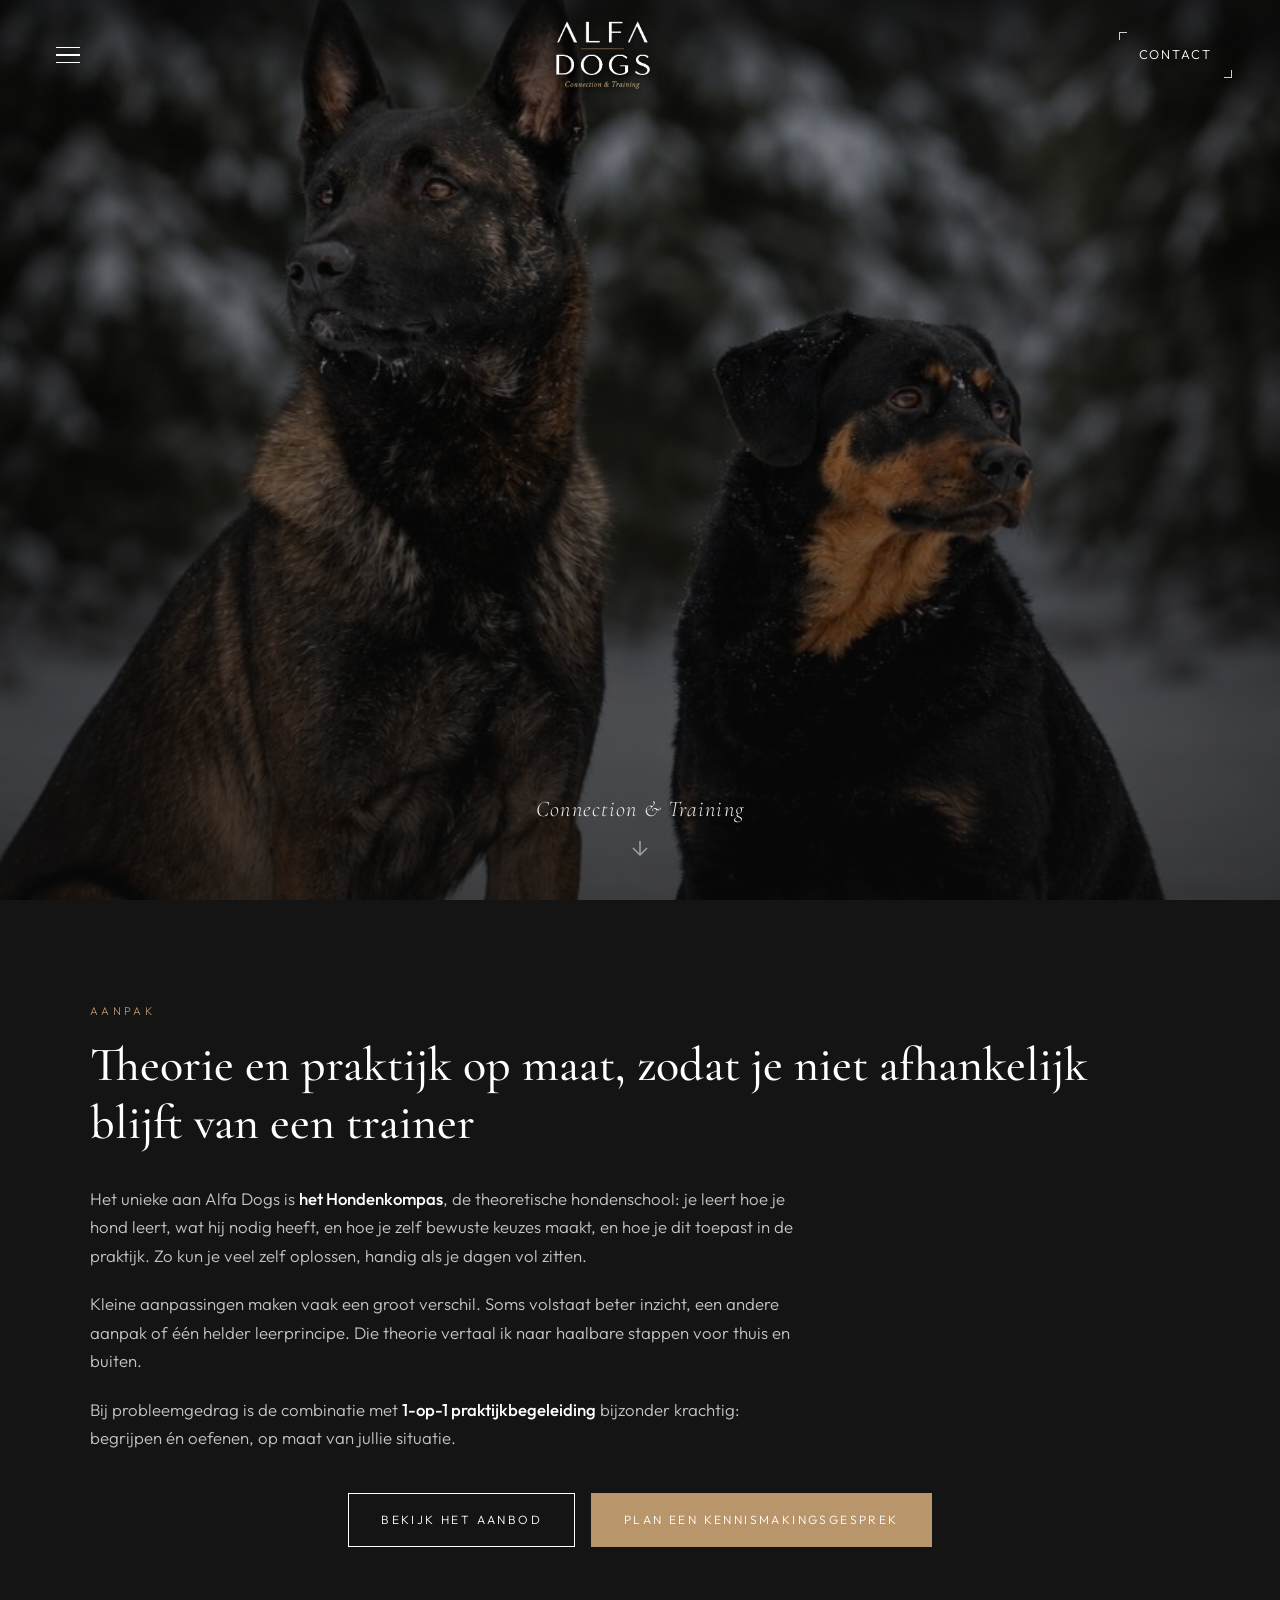
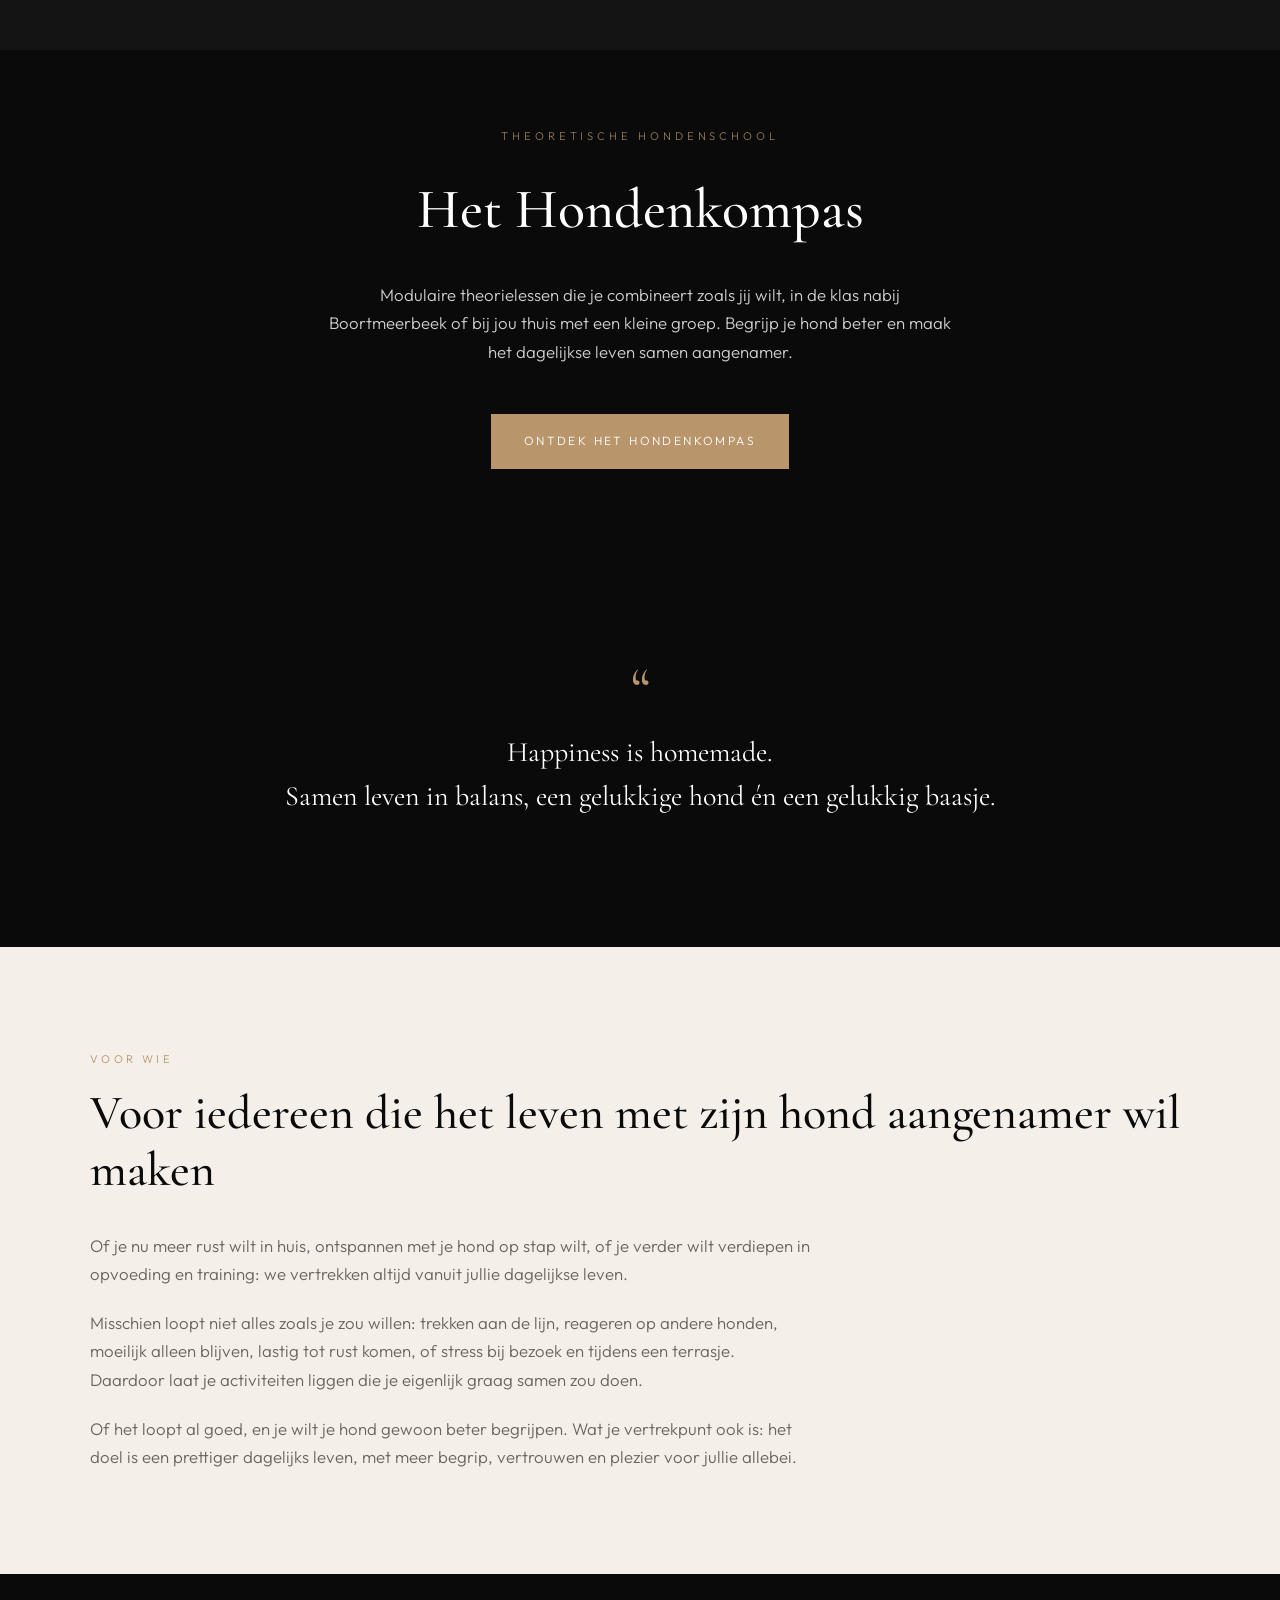
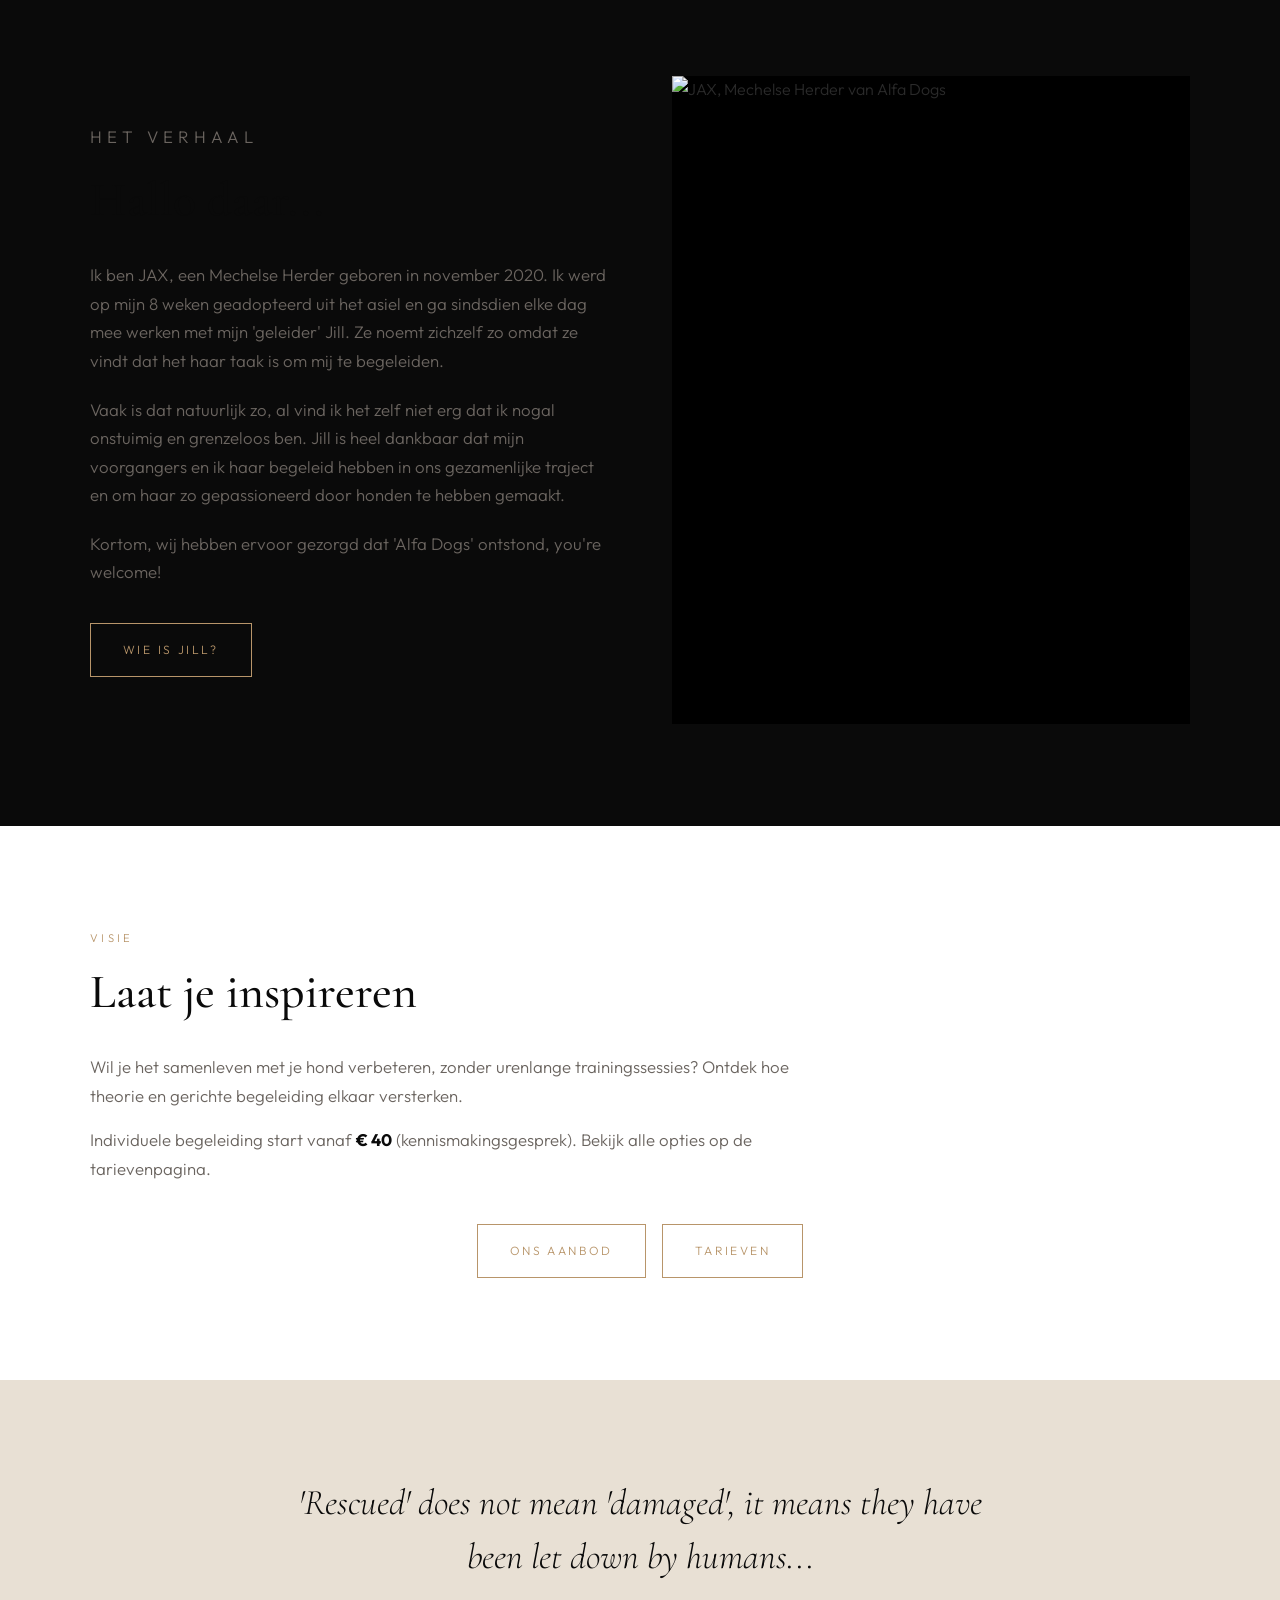
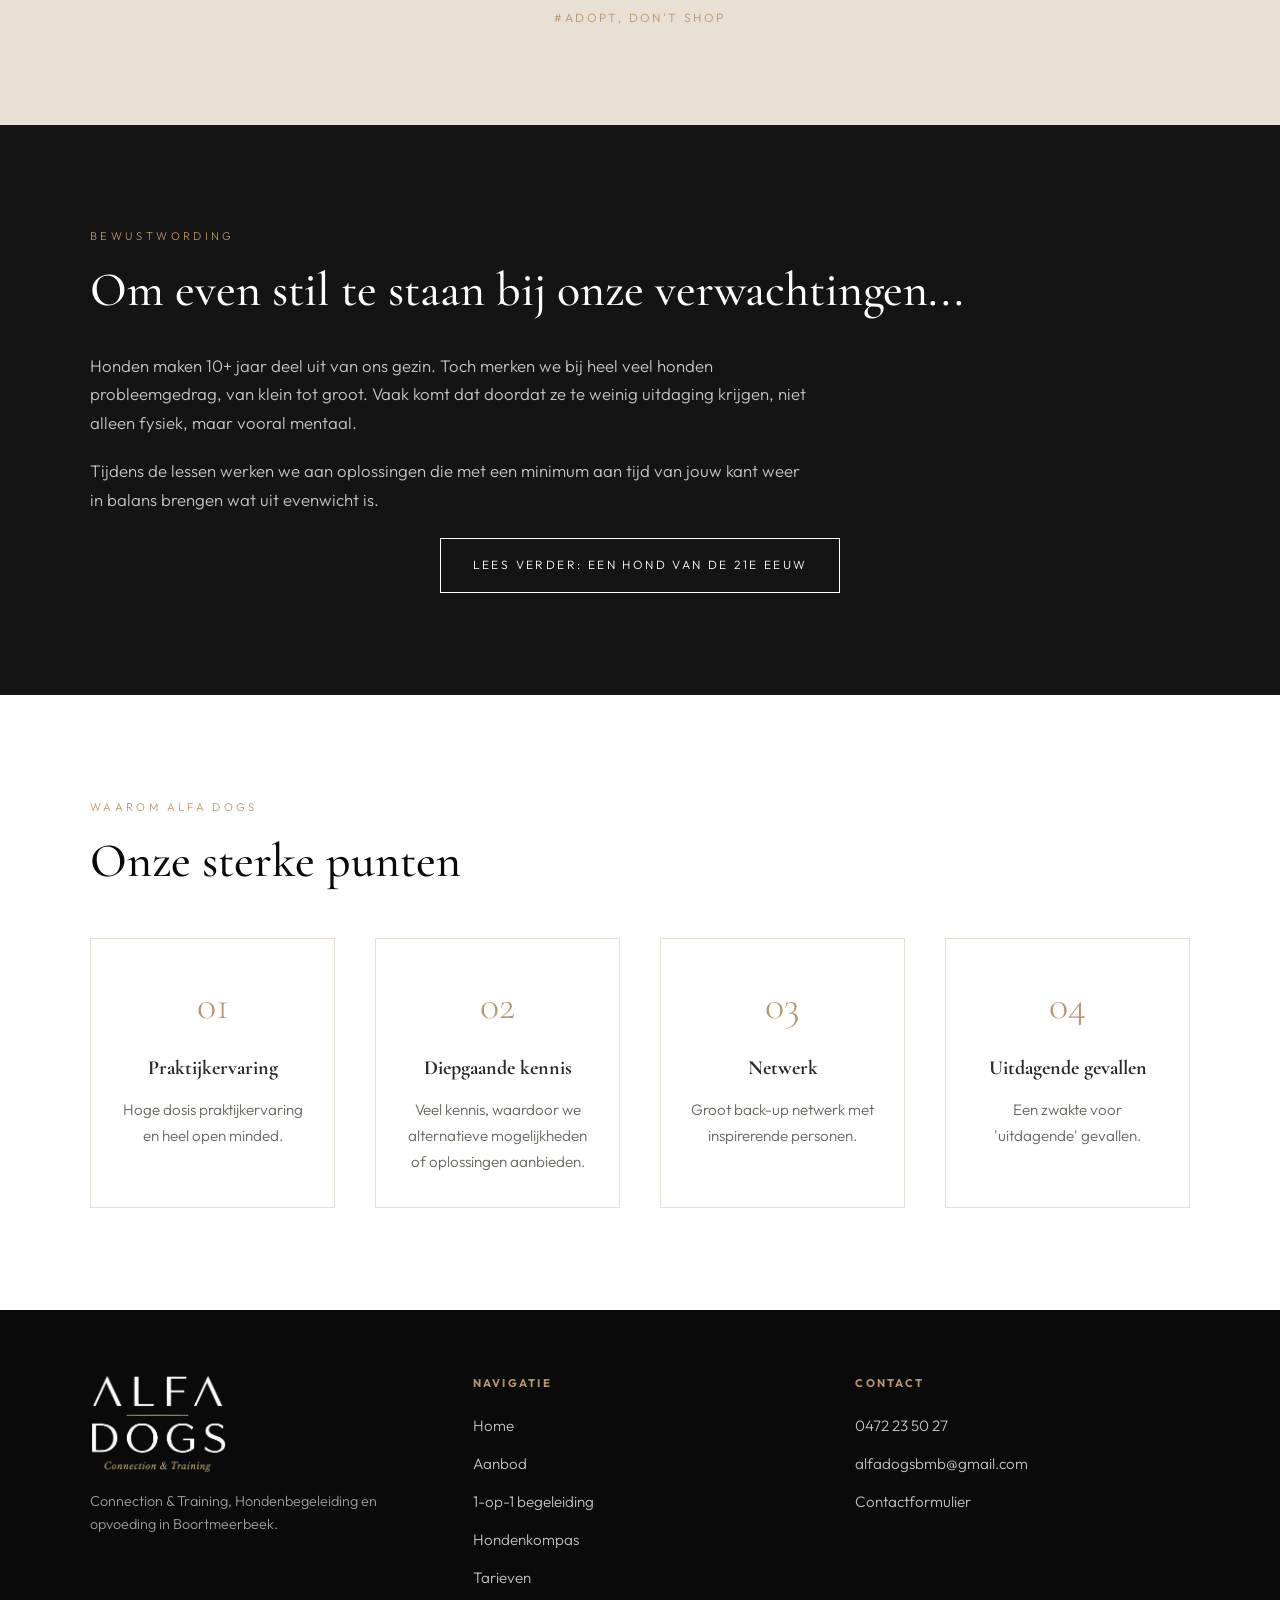
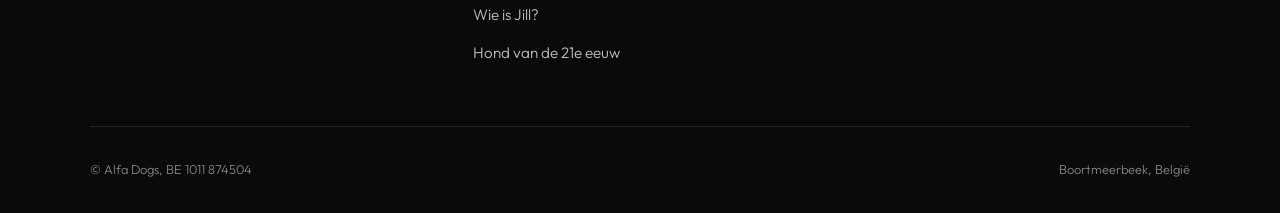
==== index.html @ 2ca21407 "Move the Happiness quote above Voor wie. Place the quote directly over that section and keep the her" ====
<!DOCTYPE html>
<html lang="nl">
<head>
  <meta charset="UTF-8">
  <meta name="viewport" content="width=device-width, initial-scale=1.0">
  <meta name="description" content="Alfa Dogs Boortmeerbeek, theoretische hondenschool en 1-op-1 begeleiding. Begrijp je hond beter en maak samenleven aangenamer, ook met een drukke agenda.">
  <title>Alfa Dogs, Connection & Training</title>
  <link rel="stylesheet" href="css/styles.css">
  <link rel="icon" href="favicon.ico" sizes="any">
  <link rel="icon" href="favicon.svg" type="image/svg+xml">
  <link rel="apple-touch-icon" href="apple-touch-icon.png">
</head>
<body class="intro-active">
  <div class="intro-splash" aria-hidden="true">
    <div class="intro-splash-inner">
      <div class="intro-logo">
        <span>A</span><span>L</span><span>F</span><span>A</span>
        <span class="intro-logo-dash">—</span>
        <span>D</span><span>O</span><span>G</span><span>S</span>
      </div>
      <p class="intro-tagline">Connection &amp; Training</p>
    </div>
  </div>

  <a href="#main" class="skip-link">Ga direct naar de hoofdinhoud</a>

  <header class="site-header">
    <button class="menu-toggle" aria-label="Menu openen" aria-expanded="false">
      <span></span>
      <span></span>
      <span></span>
    </button>
    <a href="index.html" class="logo">
      <img src="images/brand/wordmark-light.png" alt="Alfa Dogs, Connection &amp; Training" class="logo-wordmark" width="563" height="410">
    </a>
    <a href="contact.html" class="header-cta">Contact</a>
  </header>

  <nav class="nav-overlay" aria-label="Hoofdnavigatie">
    <ul>
      <li><a href="index.html" class="is-active">Home</a></li>
      <li><a href="aanbod.html">Aanbod</a></li>
      <li><a href="1-op-1-begeleiding.html">1-op-1 begeleiding</a></li>
      <li><a href="hondenkompas.html">Hondenkompas</a></li>
      <li><a href="tarieven.html">Tarieven</a></li>
      <li><a href="jill.html">Wie is Jill?</a></li>
      <li><a href="hond-van-de-21e-eeuw.html">Hond van de 21e eeuw</a></li>
      <li><a href="contact.html">Contact</a></li>
    </ul>
  </nav>

  <main id="main">
    <section class="hero">
      <div class="hero-bg" style="background-image: url('images/hero-bg.jpg');"></div>
      <div class="hero-overlay"></div>
      <div class="hero-content">
        <p class="hero-tagline">Connection &amp; Training</p>
      </div>
      <a href="#intro" class="hero-scroll" aria-label="Scroll naar beneden">
        <svg width="24" height="24" viewBox="0 0 24 24" fill="none" stroke="currentColor" stroke-width="1.5">
          <path d="M12 5v14M5 12l7 7 7-7"/>
        </svg>
      </a>
    </section>

    <section id="intro" class="section section-dark">
      <div class="section-inner">
        <p class="section-label">Aanpak</p>
        <h2 class="section-title">Theorie en praktijk op maat, zodat je niet afhankelijk blijft van een trainer</h2>
        <p style="max-width:720px;color:rgba(255,255,255,0.75);font-size:1.05rem;margin-bottom:1.25rem;">
          Het unieke aan Alfa Dogs is <strong style="color:#fff;font-weight:500;">het Hondenkompas</strong>, de theoretische hondenschool: je leert hoe je hond leert, wat hij nodig heeft, en hoe je zelf bewuste keuzes maakt, en hoe je dit toepast in de praktijk. Zo kun je veel zelf oplossen, handig als je dagen vol zitten.
        </p>
        <p style="max-width:720px;color:rgba(255,255,255,0.75);font-size:1.05rem;margin-bottom:1.25rem;">
          Kleine aanpassingen maken vaak een groot verschil. Soms volstaat beter inzicht, een andere aanpak of één helder leerprincipe. Die theorie vertaal ik naar haalbare stappen voor thuis en buiten.
        </p>
        <p style="max-width:720px;color:rgba(255,255,255,0.75);font-size:1.05rem;margin-bottom:1.5rem;">
          Bij probleemgedrag is de combinatie met <strong style="color:#fff;font-weight:500;">1-op-1 praktijkbegeleiding</strong> bijzonder krachtig: begrijpen én oefenen, op maat van jullie situatie.
        </p>
        <div class="cta-row" style="justify-content:center;">
          <a href="aanbod.html" class="btn btn-light">Bekijk het aanbod</a>
          <a href="contact.html" class="btn btn-filled">Plan een kennismakingsgesprek</a>
        </div>
      </div>
    </section>
    <section class="highlight-banner">
      <p class="eyebrow">Theoretische hondenschool</p>
      <h2>Het Hondenkompas</h2>
      <p>Modulaire theorielessen die je combineert zoals jij wilt, in de klas nabij Boortmeerbeek of bij jou thuis met een kleine groep. Begrijp je hond beter en maak het dagelijkse leven samen aangenamer.</p>
      <a href="hondenkompas.html" class="btn btn-filled" style="margin-top:2rem;">Ontdek Het Hondenkompas</a>
    </section>

    <section class="quote-section">
      <div class="quote-mark">“</div>
      <p class="quote-text">
        Happiness is homemade.<br>
        Samen leven in balans, een gelukkige hond én een gelukkig baasje.
      </p>
    </section>

    <section class="section section-cream">
      <div class="section-inner">
        <p class="section-label">Voor wie</p>
        <h2 class="section-title">Voor iedereen die het leven met zijn hond aangenamer wil maken</h2>
        <div class="audience-block">
          <p style="color:var(--color-text-muted);font-size:1.05rem;margin-bottom:1.25rem;">
            Of je nu meer rust wilt in huis, ontspannen met je hond op stap wilt, of je verder wilt verdiepen in opvoeding en training: we vertrekken altijd vanuit jullie dagelijkse leven.
          </p>
          <p style="color:var(--color-text-muted);font-size:1.05rem;margin-bottom:1.25rem;">
            Misschien loopt niet alles zoals je zou willen: trekken aan de lijn, reageren op andere honden, moeilijk alleen blijven, lastig tot rust komen, of stress bij bezoek en tijdens een terrasje. Daardoor laat je activiteiten liggen die je eigenlijk graag samen zou doen.
          </p>
          <p style="color:var(--color-text-muted);font-size:1.05rem;">
            Of het loopt al goed, en je wilt je hond gewoon beter begrijpen. Wat je vertrekpunt ook is: het doel is een prettiger dagelijks leven, met meer begrip, vertrouwen en plezier voor jullie allebei.
          </p>
        </div>
      </div>
    </section>

    <section id="verhaal" class="section section-cream">
      <div class="section-inner split">
        <div class="split-content">
          <p class="section-label">Het verhaal</p>
          <h2 class="section-title">Hallo daar...</h2>
          <p>Ik ben JAX, een Mechelse Herder geboren in november 2020. Ik werd op mijn 8 weken geadopteerd uit het asiel en ga sindsdien elke dag mee werken met mijn 'geleider' Jill. Ze noemt zichzelf zo omdat ze vindt dat het haar taak is om mij te begeleiden.</p>
          <p>Vaak is dat natuurlijk zo, al vind ik het zelf niet erg dat ik nogal onstuimig en grenzeloos ben. Jill is heel dankbaar dat mijn voorgangers en ik haar begeleid hebben in ons gezamenlijke traject en om haar zo gepassioneerd door honden te hebben gemaakt.</p>
          <p>Kortom, wij hebben ervoor gezorgd dat 'Alfa Dogs' ontstond, you're welcome!</p>
          <a href="jill.html" class="btn">Wie is Jill?</a>
        </div>
        <div class="split-image">
          <img src="images/jax.jpg" alt="JAX, Mechelse Herder van Alfa Dogs" loading="lazy">
        </div>
      </div>
    </section>

    <section class="section section-white">
      <div class="section-inner">
        <p class="section-label">Visie</p>
        <h2 class="section-title">Laat je inspireren</h2>
        <p style="max-width:720px;color:var(--color-text-muted);font-size:1.05rem;margin-bottom:1rem;">
          Wil je het samenleven met je hond verbeteren, zonder urenlange trainingssessies? Ontdek hoe theorie en gerichte begeleiding elkaar versterken.
        </p>
        <p style="max-width:720px;color:var(--color-text-muted);font-size:1.05rem;">
          Individuele begeleiding start vanaf <strong style="color:var(--color-black);">&euro;&nbsp;40</strong> (kennismakingsgesprek). Bekijk alle opties op de tarievenpagina.
        </p>
        <div class="cta-row">
          <a href="aanbod.html" class="btn">Ons aanbod</a>
          <a href="tarieven.html" class="btn">Tarieven</a>
        </div>
      </div>
    </section>

    <section class="statement-block">
      <blockquote>
        'Rescued' does not mean 'damaged', it means they have been let down by humans...
      </blockquote>
      <cite>#Adopt, don't shop</cite>
    </section>

    <section class="section section-dark">
      <div class="section-inner">
        <p class="section-label">Bewustwording</p>
        <h2 class="section-title">Om even stil te staan bij onze verwachtingen...</h2>
        <p style="max-width:720px;color:rgba(255,255,255,0.75);font-size:1.05rem;margin-bottom:1.25rem;">
          Honden maken 10+ jaar deel uit van ons gezin. Toch merken we bij heel veel honden probleemgedrag, van klein tot groot. Vaak komt dat doordat ze te weinig uitdaging krijgen, niet alleen fysiek, maar vooral mentaal.
        </p>
        <p style="max-width:720px;color:rgba(255,255,255,0.75);font-size:1.05rem;margin-bottom:1.5rem;">
          Tijdens de lessen werken we aan oplossingen die met een minimum aan tijd van jouw kant weer in balans brengen wat uit evenwicht is.
        </p>
        <a href="hond-van-de-21e-eeuw.html" class="btn btn-light">Lees verder: een hond van de 21e eeuw</a>
      </div>
    </section>



    <section class="section section-white">
      <div class="section-inner">
        <p class="section-label">Waarom Alfa Dogs</p>
        <h2 class="section-title">Onze sterke punten</h2>
        <div class="features">
          <div class="feature">
            <div class="feature-number">01</div>
            <h3>Praktijkervaring</h3>
            <p>Hoge dosis praktijkervaring en heel open minded.</p>
          </div>
          <div class="feature">
            <div class="feature-number">02</div>
            <h3>Diepgaande kennis</h3>
            <p>Veel kennis, waardoor we alternatieve mogelijkheden of oplossingen aanbieden.</p>
          </div>
          <div class="feature">
            <div class="feature-number">03</div>
            <h3>Netwerk</h3>
            <p>Groot back-up netwerk met inspirerende personen.</p>
          </div>
          <div class="feature">
            <div class="feature-number">04</div>
            <h3>Uitdagende gevallen</h3>
            <p>Een zwakte voor 'uitdagende' gevallen.</p>
          </div>
        </div>
      </div>
    </section>
  </main>

  <footer class="site-footer">
    <div class="footer-inner">
      <div class="footer-brand">
        <a href="index.html" class="logo">
          <img src="images/brand/wordmark-light.png" alt="Alfa Dogs, Connection &amp; Training" class="logo-wordmark" width="563" height="410">
        </a>
        <p>Connection &amp; Training, Hondenbegeleiding en opvoeding in Boortmeerbeek.</p>
      </div>
      <div class="footer-col">
        <h4>Navigatie</h4>
        <a href="index.html">Home</a>
        <a href="aanbod.html">Aanbod</a>
        <a href="1-op-1-begeleiding.html">1-op-1 begeleiding</a>
        <a href="hondenkompas.html">Hondenkompas</a>
        <a href="tarieven.html">Tarieven</a>
        <a href="jill.html">Wie is Jill?</a>
        <a href="hond-van-de-21e-eeuw.html">Hond van de 21e eeuw</a>
      </div>
      <div class="footer-col">
        <h4>Contact</h4>
        <a href="tel:+32472235027">0472 23 50 27</a>
        <a href="mailto:alfadogsbmb@gmail.com">alfadogsbmb@gmail.com</a>
        <a href="contact.html">Contactformulier</a>
      </div>
    </div>
    <div class="footer-bottom">
      <span>&copy; Alfa Dogs, BE 1011 874504</span>
      <span>Boortmeerbeek, België</span>
    </div>
  </footer>

  <script src="js/main.js"></script>
</body>
</html>
---- css/styles.css ----
/* Alfa Dogs — Silos-inspired professional styling */

@import url('https://fonts.googleapis.com/css2?family=Cormorant+Garamond:ital,wght@0,400;0,500;0,600;1,400&family=Outfit:wght@300;400;500;600&display=swap');

:root {
  --color-black: #0a0a0a;
  --color-dark: #141414;
  --color-cream: #f4efe8;
  --color-cream-dark: #e8e0d4;
  --color-white: #ffffff;
  --color-accent: #b8956a;
  --color-accent-light: #d4b896;
  --color-text: #2a2a2a;
  --color-text-muted: #6b6560;
  --font-serif: 'Cormorant Garamond', Georgia, serif;
  --font-sans: 'Outfit', system-ui, sans-serif;
  --header-height: 5rem;
  --transition: 0.35s cubic-bezier(0.4, 0, 0.2, 1);
}

*, *::before, *::after {
  box-sizing: border-box;
  margin: 0;
  padding: 0;
}

html {
  scroll-behavior: smooth;
  font-size: 16px;
}

body {
  font-family: var(--font-sans);
  font-weight: 300;
  color: var(--color-text);
  background: var(--color-cream);
  line-height: 1.7;
  -webkit-font-smoothing: antialiased;
}

body.intro-active {
  overflow: hidden;
}

/* Opening splash (Silos-inspired) */
.intro-splash {
  position: fixed;
  inset: 0;
  z-index: 1000;
  display: flex;
  align-items: center;
  justify-content: center;
  background: #141414;
  transition: opacity 1s ease, transform 1s ease, visibility 0s linear 1s;
}

.intro-splash.is-hidden {
  opacity: 0;
  transform: scale(1.02);
  visibility: hidden;
  pointer-events: none;
}

.intro-splash-inner {
  text-align: center;
}

.intro-logo {
  display: flex;
  align-items: center;
  justify-content: center;
  flex-wrap: wrap;
  gap: 0.35em;
  font-family: var(--font-sans);
  font-size: clamp(1.5rem, 5vw, 2.75rem);
  font-weight: 400;
  letter-spacing: 0.35em;
  color: var(--color-white);
  text-transform: uppercase;
}

.intro-logo span {
  opacity: 0;
  transform: translateY(12px);
  animation: intro-letter-in 0.6s cubic-bezier(0.4, 0, 0.2, 1) forwards;
}

.intro-logo span:nth-child(1) { animation-delay: 0.1s; }
.intro-logo span:nth-child(2) { animation-delay: 0.18s; }
.intro-logo span:nth-child(3) { animation-delay: 0.26s; }
.intro-logo span:nth-child(4) { animation-delay: 0.34s; }
.intro-logo span:nth-child(5) { animation-delay: 0.42s; }
.intro-logo span:nth-child(6) { animation-delay: 0.54s; }
.intro-logo span:nth-child(7) { animation-delay: 0.62s; }
.intro-logo span:nth-child(8) { animation-delay: 0.70s; }
.intro-logo span:nth-child(9) { animation-delay: 0.78s; }

.intro-logo-dash {
  letter-spacing: 0;
  color: var(--color-accent);
  font-weight: 300;
}

.intro-tagline {
  margin-top: 1.5rem;
  font-family: var(--font-serif);
  font-size: clamp(1rem, 2.5vw, 1.25rem);
  font-style: italic;
  letter-spacing: 0.08em;
  color: rgba(255, 255, 255, 0.55);
  opacity: 0;
  animation: intro-tagline-in 0.8s ease 1s forwards;
}

@keyframes intro-letter-in {
  to {
    opacity: 1;
    transform: translateY(0);
  }
}

@keyframes intro-tagline-in {
  to {
    opacity: 1;
  }
}

@media (prefers-reduced-motion: reduce) {
  .intro-splash {
    transition-duration: 0.01ms;
  }

  .intro-logo span,
  .intro-tagline {
    animation: none;
    opacity: 1;
    transform: none;
  }

  .site-header {
    transition: none;
  }
}

img {
  max-width: 100%;
  height: auto;
  display: block;
}

a {
  color: inherit;
  text-decoration: none;
}

ul {
  list-style: none;
}

/* Skip link */
.skip-link {
  position: absolute;
  top: -100%;
  left: 1rem;
  z-index: 1000;
  padding: 0.5rem 1rem;
  background: var(--color-accent);
  color: var(--color-white);
}

.skip-link:focus {
  top: 1rem;
}

/* Header */
.site-header {
  position: fixed;
  top: 0;
  left: 0;
  right: 0;
  z-index: 100;
  display: flex;
  align-items: center;
  justify-content: space-between;
  gap: 1rem;
  padding: 1.25rem 3rem;
  pointer-events: none;
  /* Soft scrim while a dark hero sits behind the bar. */
  background: linear-gradient(
    to bottom,
    rgba(10, 10, 10, 0.72) 0%,
    rgba(10, 10, 10, 0.42) 48%,
    rgba(10, 10, 10, 0) 100%
  );
  transition: background 0.35s ease;
}

/* Solid bar once light page content scrolls under the fixed header. */
.site-header.is-solid {
  background: rgba(10, 10, 10, 0.92);
  backdrop-filter: blur(10px);
}

.site-header > * {
  pointer-events: auto;
}

.menu-toggle {
  background: none;
  border: none;
  cursor: pointer;
  padding: 0.5rem;
  display: flex;
  flex-direction: column;
  gap: 6px;
}

.menu-toggle span {
  display: block;
  width: 24px;
  height: 1.5px;
  background: var(--color-white);
  transition: var(--transition);
}

.menu-toggle.is-open span:nth-child(1) {
  transform: translateY(7.5px) rotate(45deg);
}

.menu-toggle.is-open span:nth-child(2) {
  opacity: 0;
}

.menu-toggle.is-open span:nth-child(3) {
  transform: translateY(-7.5px) rotate(-45deg);
}

.logo {
  display: inline-flex;
  align-items: center;
  line-height: 0;
  color: var(--color-white);
  flex: 0 1 auto;
  min-width: 0;
}

.logo-wordmark {
  display: block;
  height: clamp(3.15rem, 8vw, 4.35rem);
  width: auto;
  max-width: 100%;
}

/* Light lockup on the dark header scrim and photo heroes. */
.site-header .logo-wordmark {
  filter: drop-shadow(0 1px 2px rgba(0, 0, 0, 0.45));
}

.logo-mark {
  display: block;
  height: 2.4rem;
  width: auto;
  filter: drop-shadow(0 1px 3px rgba(0, 0, 0, 0.4));
}

.logo-mark-light {
  color: var(--color-white);
}

.header-cta {
  font-size: 0.8rem;
  letter-spacing: 0.15em;
  text-transform: uppercase;
  color: var(--color-white);
  padding: 0.75rem 1.25rem;
  position: relative;
}

.header-cta::before,
.header-cta::after {
  content: '';
  position: absolute;
  width: 8px;
  height: 8px;
  border-color: var(--color-white);
  border-style: solid;
  opacity: 0.8;
}

.header-cta::before {
  top: 0;
  left: 0;
  border-width: 1px 0 0 1px;
}

.header-cta::after {
  bottom: 0;
  right: 0;
  border-width: 0 1px 1px 0;
}

.header-cta:hover {
  color: var(--color-accent-light);
}

/* Navigation overlay */
.nav-overlay {
  position: fixed;
  inset: 0;
  z-index: 99;
  background: rgba(10, 10, 10, 0.97);
  display: flex;
  align-items: center;
  justify-content: center;
  opacity: 0;
  visibility: hidden;
  transition: var(--transition);
}

.nav-overlay.is-open {
  opacity: 1;
  visibility: visible;
}

.nav-overlay ul {
  text-align: center;
}

.nav-overlay li {
  margin: 1.5rem 0;
}

.nav-overlay a {
  font-family: var(--font-serif);
  font-size: clamp(1.75rem, 4vw, 2.5rem);
  color: var(--color-white);
  transition: color var(--transition);
}

.nav-overlay a:hover,
.nav-overlay a.is-active {
  color: var(--color-accent);
}

/* Hero */
.hero {
  position: relative;
  min-height: 100vh;
  display: flex;
  align-items: flex-end;
  justify-content: center;
  padding-bottom: 4rem;
  overflow: hidden;
}

.hero-bg {
  position: absolute;
  inset: 0;
  background-color: #141414;
  background-repeat: no-repeat;
  background-size: cover;
  background-position: center center;
}

.hero-overlay {
  position: absolute;
  inset: 0;
  background: linear-gradient(
    to bottom,
    rgba(10, 10, 10, 0.35) 0%,
    rgba(10, 10, 10, 0.5) 50%,
    rgba(10, 10, 10, 0.75) 100%
  );
}

.hero-content {
  position: relative;
  z-index: 2;
  text-align: center;
  color: var(--color-white);
  max-width: 800px;
  padding: 0 2rem;
}

.hero-tagline {
  font-family: var(--font-serif);
  font-size: clamp(1.1rem, 2.5vw, 1.4rem);
  font-style: italic;
  letter-spacing: 0.05em;
  opacity: 0.9;
  margin-bottom: 0.5rem;
}

.hero-location {
  font-size: 0.75rem;
  letter-spacing: 0.3em;
  text-transform: uppercase;
  opacity: 0.6;
}

.hero-scroll {
  position: absolute;
  bottom: 2rem;
  left: 50%;
  transform: translateX(-50%);
  color: var(--color-white);
  opacity: 0.5;
  animation: bounce 2s infinite;
}

@keyframes bounce {
  0%, 100% { transform: translateX(-50%) translateY(0); }
  50% { transform: translateX(-50%) translateY(8px); }
}

/* Quote section (Silos-style) */
.quote-section {
  background: var(--color-black);
  color: var(--color-white);
  padding: clamp(4rem, 10vw, 8rem) 2rem;
  text-align: center;
}

.quote-section.has-puppy {
  position: relative;
  z-index: 2;
  overflow: visible;
  padding-top: clamp(5rem, 11vw, 9rem);
  padding-bottom: clamp(13rem, 26vw, 18rem);
}

.quote-puppy {
  position: absolute;
  left: 50%;
  bottom: 0;
  width: min(68vw, 16.5rem);
  height: auto;
  transform: translate(-50%, 36%);
  pointer-events: none;
  user-select: none;
  filter: drop-shadow(0 14px 16px rgba(10, 10, 10, 0.22));
}

.quote-section.has-puppy + .highlight-banner {
  position: relative;
  z-index: 1;
  padding-top: clamp(7rem, 13vw, 10rem);
}

.quote-mark {
  font-family: var(--font-serif);
  font-size: 4rem;
  color: var(--color-accent);
  line-height: 0.5;
  margin-bottom: 1.5rem;
}

.quote-text {
  font-family: var(--font-serif);
  font-size: clamp(1.25rem, 2.5vw, 1.75rem);
  font-weight: 400;
  line-height: 1.6;
  max-width: 720px;
  margin: 0 auto;
}

.highlight-banner.banner-light {
  background: var(--color-white);
  color: var(--color-text);
}

.highlight-banner.banner-light h2 {
  color: var(--color-black);
}

.highlight-banner.banner-light p {
  color: var(--color-text-muted);
  opacity: 1;
}

/* Sections */
.section {
  padding: clamp(4rem, 8vw, 7rem) 2rem;
}

.section-inner {
  max-width: 1100px;
  margin: 0 auto;
}

.section-label {
  font-size: 0.7rem;
  letter-spacing: 0.3em;
  text-transform: uppercase;
  color: var(--color-accent);
  margin-bottom: 1rem;
}

.section-title {
  font-family: var(--font-serif);
  font-size: clamp(2rem, 4vw, 3rem);
  font-weight: 500;
  line-height: 1.2;
  margin-bottom: 2rem;
  color: var(--color-black);
}

.intro-copy {
  max-width: 40rem;
}

.intro-copy p {
  color: var(--color-text-muted);
  font-size: 1.05rem;
  line-height: 1.7;
  margin-bottom: 1.25rem;
  text-align: justify;
  text-align-last: left;
  hyphens: auto;
  hyphenate-limit-chars: 7 3 3;
}

.intro-copy p:last-child {
  margin-bottom: 1.5rem;
}

.intro-copy strong {
  color: var(--color-black);
  font-weight: 500;
}

.section-dark {
  background: var(--color-dark);
  color: var(--color-white);
}

.section-dark .section-title {
  color: var(--color-white);
}

.section-cream {
  background: var(--color-cream);
}

.section-white {
  background: var(--color-white);
}

/* Split layout */
.split {
  display: grid;
  grid-template-columns: 1fr 1fr;
  gap: 4rem;
  align-items: center;
}

.split-reverse {
  direction: rtl;
}

.split-reverse > * {
  direction: ltr;
}

.split-image {
  aspect-ratio: 4/5;
  overflow: hidden;
  background: var(--color-dark);
}

.section-dark .split-image {
  background: #141414;
}

#verhaal {
  background: var(--color-black);
}

#verhaal .split-image {
  background: #000000;
}

.split-image img {
  width: 100%;
  height: 100%;
  object-fit: cover;
}

/* Cutout sits on the section colour, with both subjects fully in frame. */
.split-image.is-cutout {
  aspect-ratio: auto;
  background: transparent;
  overflow: visible;
}

.split-image.is-cutout img {
  width: 100%;
  height: auto;
  object-fit: contain;
}

.split.is-tall {
  align-items: stretch;
}

.split.is-tall .split-image {
  aspect-ratio: auto;
  height: 100%;
}

.split-content p {
  margin-bottom: 1.25rem;
  color: var(--color-text-muted);
  font-size: 1.05rem;
}

.section-dark .split-content p {
  color: rgba(255, 255, 255, 0.75);
}

/* Buttons */
.btn {
  display: inline-block;
  font-size: 0.75rem;
  letter-spacing: 0.2em;
  text-transform: uppercase;
  padding: 1rem 2rem;
  border: 1px solid var(--color-accent);
  color: var(--color-accent);
  background: transparent;
  cursor: pointer;
  transition: var(--transition);
  margin-top: 1rem;
}

.btn:hover {
  background: var(--color-accent);
  color: var(--color-white);
}

.btn-light {
  border-color: var(--color-white);
  color: var(--color-white);
}

.btn-light:hover {
  background: var(--color-white);
  color: var(--color-black);
}

.btn-filled {
  background: var(--color-accent);
  color: var(--color-white);
  border-color: var(--color-accent);
}

.btn-filled:hover {
  background: var(--color-accent-light);
  border-color: var(--color-accent-light);
}

/* Article / long-form content */
.article-inner {
  max-width: 720px;
}

.article-content p {
  margin-bottom: 1.25rem;
  font-size: 1.05rem;
  line-height: 1.8;
}

.section-cream.article-content p {
  color: var(--color-text-muted);
}

.section-dark.article-content p {
  color: rgba(255, 255, 255, 0.8);
}

.breed-entry {
  margin-bottom: 2.5rem;
  padding-bottom: 2.5rem;
  border-bottom: 1px solid var(--color-cream-dark);
}

.breed-entry:last-child {
  border-bottom: none;
  margin-bottom: 0;
  padding-bottom: 0;
}

.breed-entry h2 {
  font-family: var(--font-serif);
  font-size: 1.5rem;
  font-weight: 500;
  margin-bottom: 0.75rem;
  color: var(--color-black);
}

.article-credit {
  margin-top: 2rem;
  font-size: 0.85rem;
  font-style: italic;
  opacity: 0.6;
}

/* Feature grid */
.features {
  display: grid;
  grid-template-columns: repeat(auto-fit, minmax(240px, 1fr));
  gap: 2.5rem;
  margin-top: 3rem;
}

.feature {
  text-align: center;
  padding: 2rem 1.5rem;
  border: 1px solid var(--color-cream-dark);
  background: var(--color-white);
}

.feature-number {
  font-family: var(--font-serif);
  font-size: 2.5rem;
  color: var(--color-accent);
  margin-bottom: 0.75rem;
}

.feature h3 {
  font-family: var(--font-serif);
  font-size: 1.25rem;
  margin-bottom: 0.75rem;
}

.feature p {
  font-size: 0.95rem;
  color: var(--color-text-muted);
}

/* Highlight banner */
.highlight-banner {
  background: var(--color-black);
  color: var(--color-white);
  padding: clamp(3rem, 6vw, 5rem) 2rem;
  text-align: center;
}

.highlight-banner .eyebrow {
  font-size: 0.7rem;
  letter-spacing: 0.35em;
  text-transform: uppercase;
  color: var(--color-accent);
  margin-bottom: 1rem;
}

.highlight-banner h2 {
  font-family: var(--font-serif);
  font-size: clamp(2rem, 5vw, 3.5rem);
  font-weight: 500;
  margin-bottom: 1.5rem;
}

.highlight-banner p {
  max-width: 640px;
  margin: 0 auto 1rem;
  opacity: 0.8;
  font-size: 1.05rem;
}

/* Quote block (rescued) */
.statement-block {
  background: var(--color-cream-dark);
  padding: clamp(4rem, 8vw, 6rem) 2rem;
  text-align: center;
}

.statement-block blockquote {
  font-family: var(--font-serif);
  font-size: clamp(1.5rem, 3.5vw, 2.25rem);
  font-style: italic;
  line-height: 1.5;
  color: var(--color-black);
  max-width: 700px;
  margin: 0 auto;
}

.statement-block cite {
  display: block;
  margin-top: 1.5rem;
  font-family: var(--font-sans);
  font-size: 0.75rem;
  letter-spacing: 0.2em;
  text-transform: uppercase;
  font-style: normal;
  color: var(--color-accent);
}

.section-band {
  margin: 0;
  line-height: 0;
  background: var(--color-black);
}

.section-band img {
  width: 100%;
  height: auto;
}

/* Page hero (subpages) */
.page-hero {
  position: relative;
  min-height: 50vh;
  display: flex;
  align-items: flex-end;
  padding: 8rem 2rem 4rem;
  background: var(--color-black);
}

.page-hero-bg {
  position: absolute;
  inset: 0;
  background-size: cover;
  background-position: center;
  opacity: 0.4;
}

/* Contact: show the dogs clearly, and darken only where the title sits. */
.page-hero-clear .page-hero-bg {
  opacity: 1;
  background-position: center 62%;
}

/* Hondenkompas: portrait sits on the right, text stays in the open field. */
.page-hero-kompas {
  display: grid;
  grid-template-columns: minmax(0, 1.15fr) minmax(16rem, 0.85fr);
  align-items: end;
  background: #f9f9f9;
  min-height: 68vh;
  padding: 7.5rem 0 0;
}

.page-hero-kompas .page-hero-content {
  color: var(--color-black);
  width: auto;
  max-width: 40rem;
  margin: 0;
  padding: 1.5rem 2.5rem 3.5rem 3rem;
}

.page-hero-kompas .eyebrow {
  font-size: 0.7rem;
  letter-spacing: 0.3em;
  text-transform: uppercase;
  color: var(--color-accent);
  margin-bottom: 0.75rem;
}

.page-hero-kompas .page-hero-content p:last-child {
  color: var(--color-text-muted);
  max-width: 26rem;
  margin-top: 0.85rem;
}

.page-hero-kompas .page-hero-photo {
  justify-self: end;
  align-self: end;
  width: auto;
  height: min(68vh, 640px);
  max-width: 100%;
  object-fit: contain;
  object-position: right bottom;
  display: block;
  -webkit-mask-image: linear-gradient(to right, transparent, #000 8%);
  mask-image: linear-gradient(to right, transparent, #000 8%);
}

.page-hero-clear::after {
  content: "";
  position: absolute;
  inset: 0;
  z-index: 1;
  pointer-events: none;
  background: linear-gradient(
    to bottom,
    rgba(10, 10, 10, 0.34) 0%,
    rgba(10, 10, 10, 0.05) 18%,
    rgba(10, 10, 10, 0.05) 48%,
    rgba(10, 10, 10, 0.55) 78%,
    rgba(10, 10, 10, 0.68) 100%
  );
}

.page-hero-content {
  position: relative;
  z-index: 2;
  max-width: 1100px;
  margin: 0 auto;
  width: 100%;
  color: var(--color-white);
}

.page-hero h1 {
  font-family: var(--font-serif);
  font-size: clamp(2.5rem, 6vw, 4rem);
  font-weight: 500;
}

.page-hero .location {
  font-size: 0.75rem;
  letter-spacing: 0.3em;
  text-transform: uppercase;
  opacity: 0.6;
  margin-top: 0.5rem;
}

/* Pricing */
.pricing-grid {
  display: grid;
  grid-template-columns: repeat(auto-fit, minmax(300px, 1fr));
  gap: 2rem;
  margin-top: 2rem;
}

.pricing-card.featured {
  border-color: var(--color-accent);
  box-shadow: 0 0 0 1px var(--color-accent);
}

.pricing-card.featured > .btn {
  display: block;
  width: fit-content;
  margin-top: 1.75rem;
  margin-left: auto;
  margin-right: auto;
}

.pricing-card .card-copy {
  color: var(--color-text-muted);
  font-size: 0.95rem;
  line-height: 1.7;
  margin-top: 0.75rem;
  text-align: justify;
  text-align-last: left;
  hyphens: auto;
  hyphenate-limit-chars: 7 3 3;
}

.pricing-card h3 + .card-copy {
  margin-top: 1rem;
}

.pricing-card {

  background: var(--color-white);
  padding: 2.5rem 2rem;
  border: 1px solid var(--color-cream-dark);
}


.pricing-type {
  font-size: 0.7rem;
  letter-spacing: 0.2em;
  text-transform: uppercase;
  color: var(--color-accent);
  margin-bottom: 0.5rem;
}


.availability-note {
  display: block;
  margin-top: 1.75rem;
  padding: 0.85rem 1rem;
  border: 1px solid rgba(10, 10, 10, 0.15);
  background: rgba(10, 10, 10, 0.03);
  color: var(--color-text-muted);
  font-size: 0.75rem;
  letter-spacing: 0.08em;
  text-transform: uppercase;
  text-align: center;
  pointer-events: none;
  user-select: none;
  cursor: default;
}

.pricing-desc {
  font-size: 0.9rem;
  color: var(--color-text-muted);
  margin-top: 0.25rem;
}

.pricing-card h3 {
  font-family: var(--font-serif);
  font-size: 1.5rem;
  margin-bottom: 0.25rem;
}

.pricing-card .subtitle {
  font-size: 0.8rem;
  color: var(--color-text-muted);
  margin-bottom: 2rem;
  letter-spacing: 0.05em;
}

.price-item {
  display: flex;
  justify-content: space-between;
  align-items: baseline;
  padding: 1rem 0;
  border-bottom: 1px solid var(--color-cream-dark);
}

.price-item:last-child {
  border-bottom: none;
}

.price-item .name {
  font-size: 0.95rem;
}

.price-item .price {
  font-family: var(--font-serif);
  font-size: 1.25rem;
  color: var(--color-accent);
  white-space: nowrap;
  margin-left: 1rem;
}

/* Contact form */
.contact-welcome {
  display: grid;
  grid-template-columns: minmax(0, 1.15fr) minmax(14rem, 0.72fr);
  gap: 2rem 3rem;
  align-items: center;
}

.contact-dog {
  display: block;
  width: min(100%, 16rem);
  height: auto;
  margin-inline: auto;
}

.contact-grid {
  display: grid;
  grid-template-columns: 1fr 1fr;
  gap: 4rem;
  align-items: start;
}

.form-group {
  margin-bottom: 1.5rem;
}

.form-group label {
  display: block;
  font-size: 0.75rem;
  letter-spacing: 0.1em;
  text-transform: uppercase;
  margin-bottom: 0.5rem;
  color: var(--color-text-muted);
}

.form-group input,
.form-group textarea {
  width: 100%;
  padding: 1rem;
  border: 1px solid var(--color-cream-dark);
  background: var(--color-white);
  font-family: var(--font-sans);
  font-size: 1rem;
  transition: border-color var(--transition);
}

.form-group input:focus,
.form-group textarea:focus {
  outline: none;
  border-color: var(--color-accent);
}

.form-group textarea {
  min-height: 150px;
  resize: vertical;
}

.contact-form {
  position: relative;
}

.form-honey {
  position: absolute;
  width: 1px;
  height: 1px;
  padding: 0;
  margin: -1px;
  overflow: hidden;
  clip: rect(0, 0, 0, 0);
  white-space: nowrap;
  border: 0;
}

.form-status {
  margin-top: 1rem;
  min-height: 1.5em;
  font-size: 0.95rem;
  line-height: 1.5;
}

.form-status.is-success {
  color: var(--color-black);
}

.form-status.is-error {
  color: #7c3a32;
}

.contact-form button[disabled] {
  opacity: 0.65;
  cursor: wait;
}

.contact-info h3 {
  font-family: var(--font-serif);
  font-size: 1.75rem;
  margin-bottom: 1.5rem;
}

.contact-detail {
  margin-bottom: 1.25rem;
}

.contact-detail a {
  color: var(--color-accent);
  transition: color var(--transition);
}

.contact-detail a:hover {
  color: var(--color-black);
}

.contact-detail .label {
  font-size: 0.7rem;
  letter-spacing: 0.15em;
  text-transform: uppercase;
  color: var(--color-text-muted);
  margin-bottom: 0.25rem;
}

/* Footer */
.site-footer {
  background: var(--color-black);
  color: var(--color-white);
  padding: 4rem 2rem 2rem;
}

.footer-inner {
  max-width: 1100px;
  margin: 0 auto;
  display: grid;
  grid-template-columns: 1fr 1fr 1fr;
  gap: 3rem;
  padding-bottom: 3rem;
  border-bottom: 1px solid rgba(255, 255, 255, 0.1);
}

.footer-brand .logo {
  margin-bottom: 1rem;
}

.footer-brand .logo-wordmark {
  height: clamp(4.5rem, 11vw, 6.25rem);
  filter: none;
}

.footer-brand p {
  font-size: 0.9rem;
  opacity: 0.6;
  line-height: 1.6;
}

.footer-col h4 {
  font-size: 0.7rem;
  letter-spacing: 0.2em;
  text-transform: uppercase;
  margin-bottom: 1.25rem;
  color: var(--color-accent);
}

.footer-col a {
  display: block;
  font-size: 0.95rem;
  opacity: 0.75;
  margin-bottom: 0.75rem;
  transition: opacity var(--transition);
}

.footer-col a:hover {
  opacity: 1;
}

.footer-bottom {
  max-width: 1100px;
  margin: 0 auto;
  padding-top: 2rem;
  display: flex;
  justify-content: space-between;
  align-items: center;
  font-size: 0.8rem;
  opacity: 0.5;
}

/* Header stays light-on-dark over photo heroes for readability */
.page-header .menu-toggle span {
  background: var(--color-white);
}

.page-header .logo,
.page-header .header-cta {
  color: var(--color-white);
}

.page-header .header-cta::before,
.page-header .header-cta::after {
  border-color: var(--color-white);
}

/* Brand & illustration helpers */
.brand-row {
  display: flex;
  flex-wrap: wrap;
  gap: 2rem;
  align-items: center;
  justify-content: center;
  margin: 2rem 0;
}

.brand-illu {
  width: min(160px, 40vw);
  height: auto;
}

.kompas-hero-logo {
  width: min(180px, 50vw);
  margin: 0 auto 1.5rem;
}

.under-construction {
  display: inline-block;
  margin: 0;
  padding: 0.65rem 1.1rem;
  border: 1px solid var(--color-accent);
  color: var(--color-accent);
  font-size: 0.75rem;
  letter-spacing: 0.12em;
  text-transform: uppercase;
  line-height: 1.5;
}

.under-construction a {
  color: inherit;
  text-decoration: underline;
  text-underline-offset: 2px;
}


.example-list {
  list-style: none;
  padding: 0;
  margin: 1.75rem 0 0;
  max-width: 520px;
}

.example-list li {
  position: relative;
  padding: 0.85rem 0 0.85rem 1.25rem;
  font-size: 1rem;
  color: var(--color-text-muted);
  border-bottom: 1px solid rgba(10, 10, 10, 0.08);
}

.example-list li:last-child {
  border-bottom: none;
}

.example-list li::before {
  content: '';
  position: absolute;
  left: 0;
  top: 1.25rem;
  width: 5px;
  height: 5px;
  border-radius: 50%;
  background: var(--color-accent);
  opacity: 0.7;
}

.problem-list {
  display: grid;
  grid-template-columns: repeat(auto-fit, minmax(200px, 1fr));
  gap: 1rem;
  margin: 2rem 0;
  max-width: 900px;
}


.contact-topics li {
  padding: 0;
  background: transparent;
  border-left: none;
}

.contact-topic {
  display: block;
  padding: 1rem 1.25rem;
  background: var(--color-white);
  border: 1px solid rgba(10, 10, 10, 0.1);
  border-left: 3px solid var(--color-accent);
  color: var(--color-text-muted);
  font-size: 0.95rem;
  line-height: 1.5;
  transition: border-color 0.2s ease, color 0.2s ease, background 0.2s ease;
}

.contact-topic:hover {
  color: var(--color-black);
  border-color: var(--color-accent);
  background: rgba(184, 149, 106, 0.08);
}

.problem-list li {
  padding: 1rem 1.25rem;
  background: var(--color-white);
  border-left: 3px solid var(--color-accent);
  font-size: 0.95rem;
  color: var(--color-text-muted);
}

.audience-block {
  max-width: 720px;
}

.audience-block h3 {
  font-family: var(--font-serif);
  font-size: 1.35rem;
  margin: 2rem 0 0.75rem;
  color: var(--color-black);
}

.cta-row {
  display: flex;
  flex-wrap: wrap;
  gap: 1rem;
  margin-top: 1.5rem;
}

.cta-row.is-centered,
.section-inner > .cta-row {
  justify-content: center;
}

.section-inner > .btn {
  display: block;
  width: fit-content;
  margin-left: auto;
  margin-right: auto;
}

/* Unified article (no split cream/dark) */
.article-unified {
  background: var(--color-cream);
}

.article-unified .article-inner > p,
.article-unified .breed-entry p,
.article-unified .article-closing p {
  color: var(--color-text-muted);
}

.article-unified .breed-entry h2 {
  color: var(--color-black);
}

.article-unified .breed-entry:has(+ .article-closing) {
  border-bottom: none;
  margin-bottom: 0;
  padding-bottom: 0;
}

.article-unified .article-closing {
  margin-top: 1.5rem;
  padding-top: 0;
  border-top: none;
}

/* Flyer */
.flyer-page {
  background: var(--color-cream);
}

.flyer {
  max-width: 800px;
  margin: 0 auto;
  padding: 7rem 2rem 4rem;
}

.flyer-header {
  text-align: center;
  margin-bottom: 2.5rem;
  padding-bottom: 1.5rem;
  border-bottom: 1px solid var(--color-cream-dark);
}

.flyer-header img.flyer-logo {
  height: 64px;
  margin: 0 auto 1rem;
}

.flyer-grid {
  display: grid;
  gap: 1.75rem;
}

.flyer-card h2 {
  font-family: var(--font-serif);
  font-size: 1.4rem;
  margin-bottom: 0.75rem;
}

.flyer-card ul {
  list-style: disc;
  padding-left: 1.25rem;
  color: var(--color-text-muted);
}

.flyer-card li {
  margin-bottom: 0.4rem;
}

.flyer-actions {
  display: flex;
  flex-wrap: wrap;
  gap: 1rem;
  justify-content: center;
  margin-top: 2.5rem;
}

@media print {
  .site-header,
  .nav-overlay,
  .site-footer,
  .skip-link,
  .flyer-actions,
  .menu-toggle {
    display: none !important;
  }

  .flyer {
    padding: 0;
  }

  body {
    background: white;
  }
}

/* Responsive */
@media (max-width: 768px) {
  .site-header {
    padding: 1rem 1.15rem;
  }

  .logo-wordmark {
    height: 2.85rem;
  }

  .footer-brand .logo-wordmark {
    height: 4.75rem;
  }

  .split,
  .contact-grid,
  .contact-welcome,
  .footer-inner,
  .page-hero-kompas {
    grid-template-columns: 1fr;
    gap: 2rem;
  }

  .split.is-tall .split-image {
    aspect-ratio: 9/16;
    height: auto;
  }

  .contact-dog {
    width: min(68%, 14rem);
  }

  .quote-section.has-puppy {
    padding-bottom: 15rem;
  }

  .quote-puppy {
    width: min(58vw, 12.5rem);
  }

  .quote-section.has-puppy + .highlight-banner {
    padding-top: 8rem;
  }

  .page-hero-kompas {
    padding-top: 6.5rem;
  }

  .page-hero-kompas .page-hero-content {
    padding: 0.5rem 1.25rem 0;
  }

  .page-hero-kompas .page-hero-photo {
    height: auto;
    width: min(100%, 420px);
    margin-left: auto;
  }

  .split-reverse {
    direction: ltr;
  }

  .footer-bottom {
    flex-direction: column;
    gap: 0.5rem;
    text-align: center;
  }
}
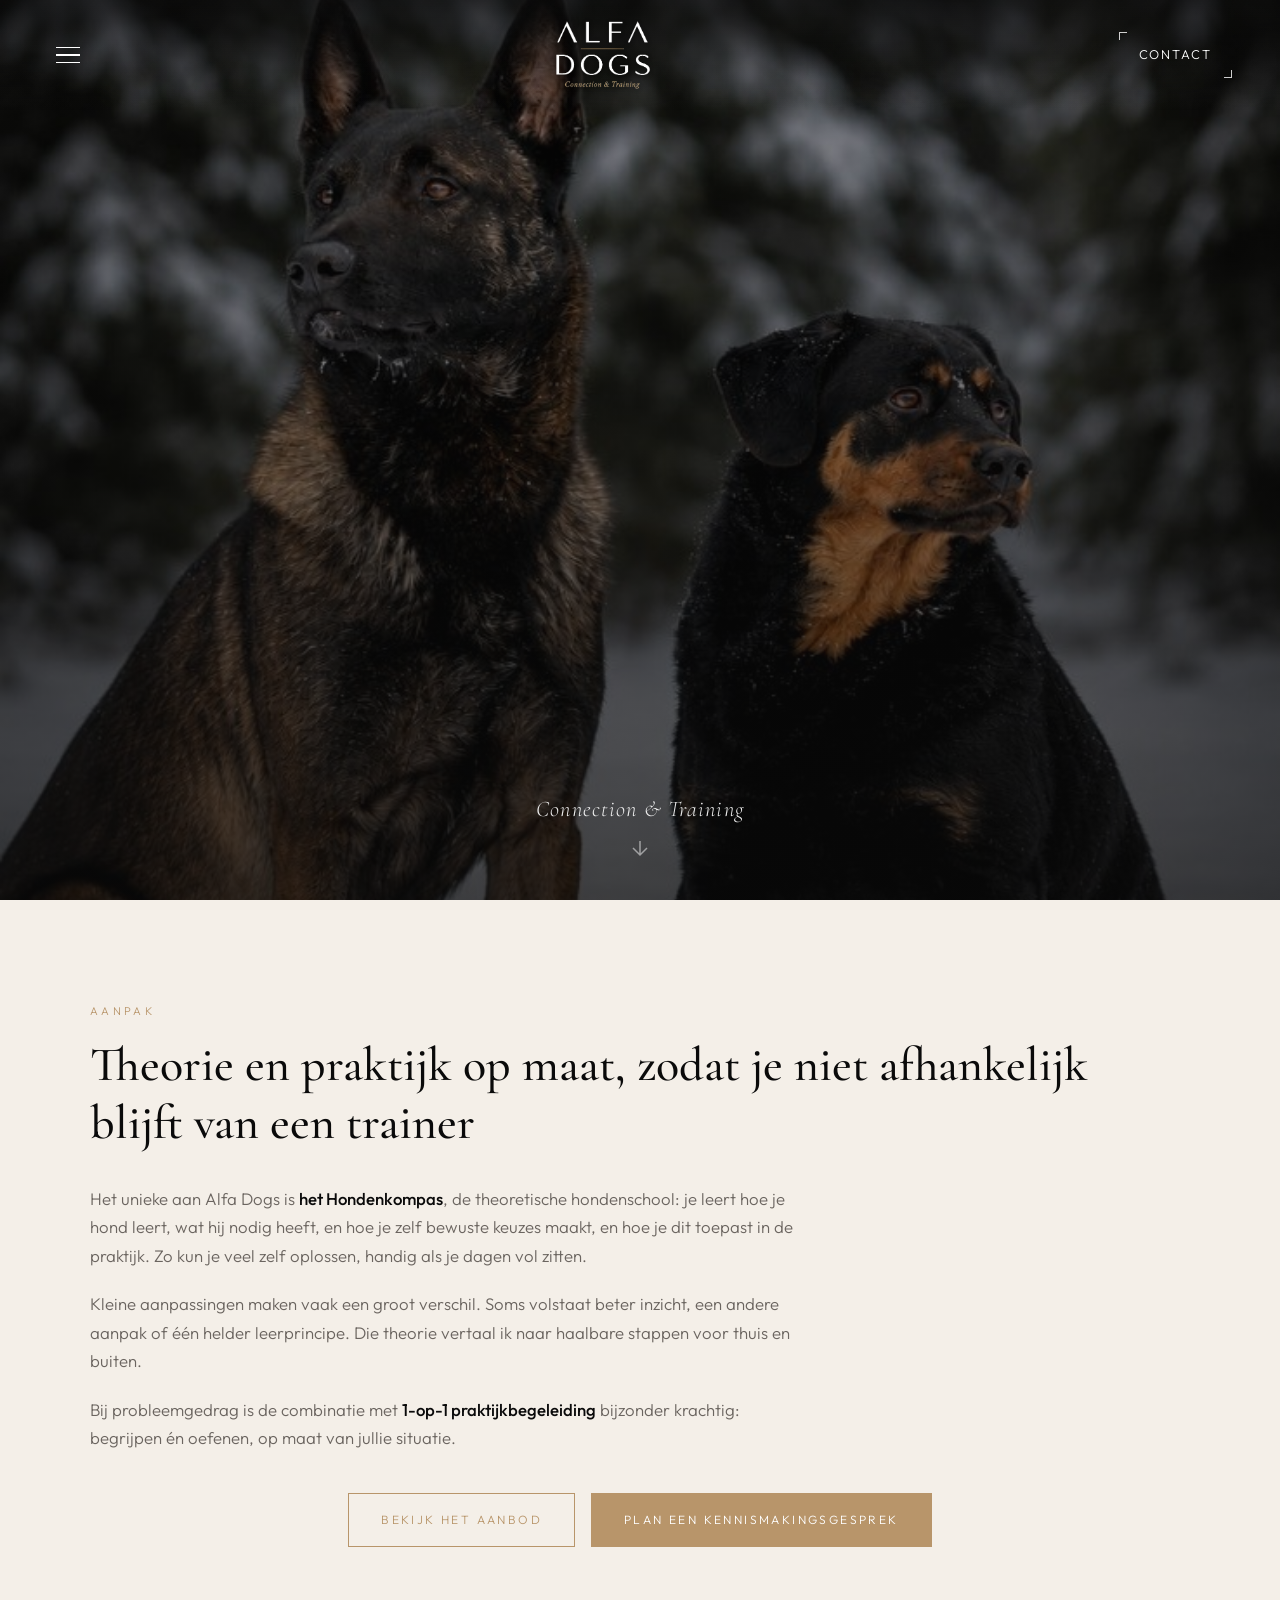
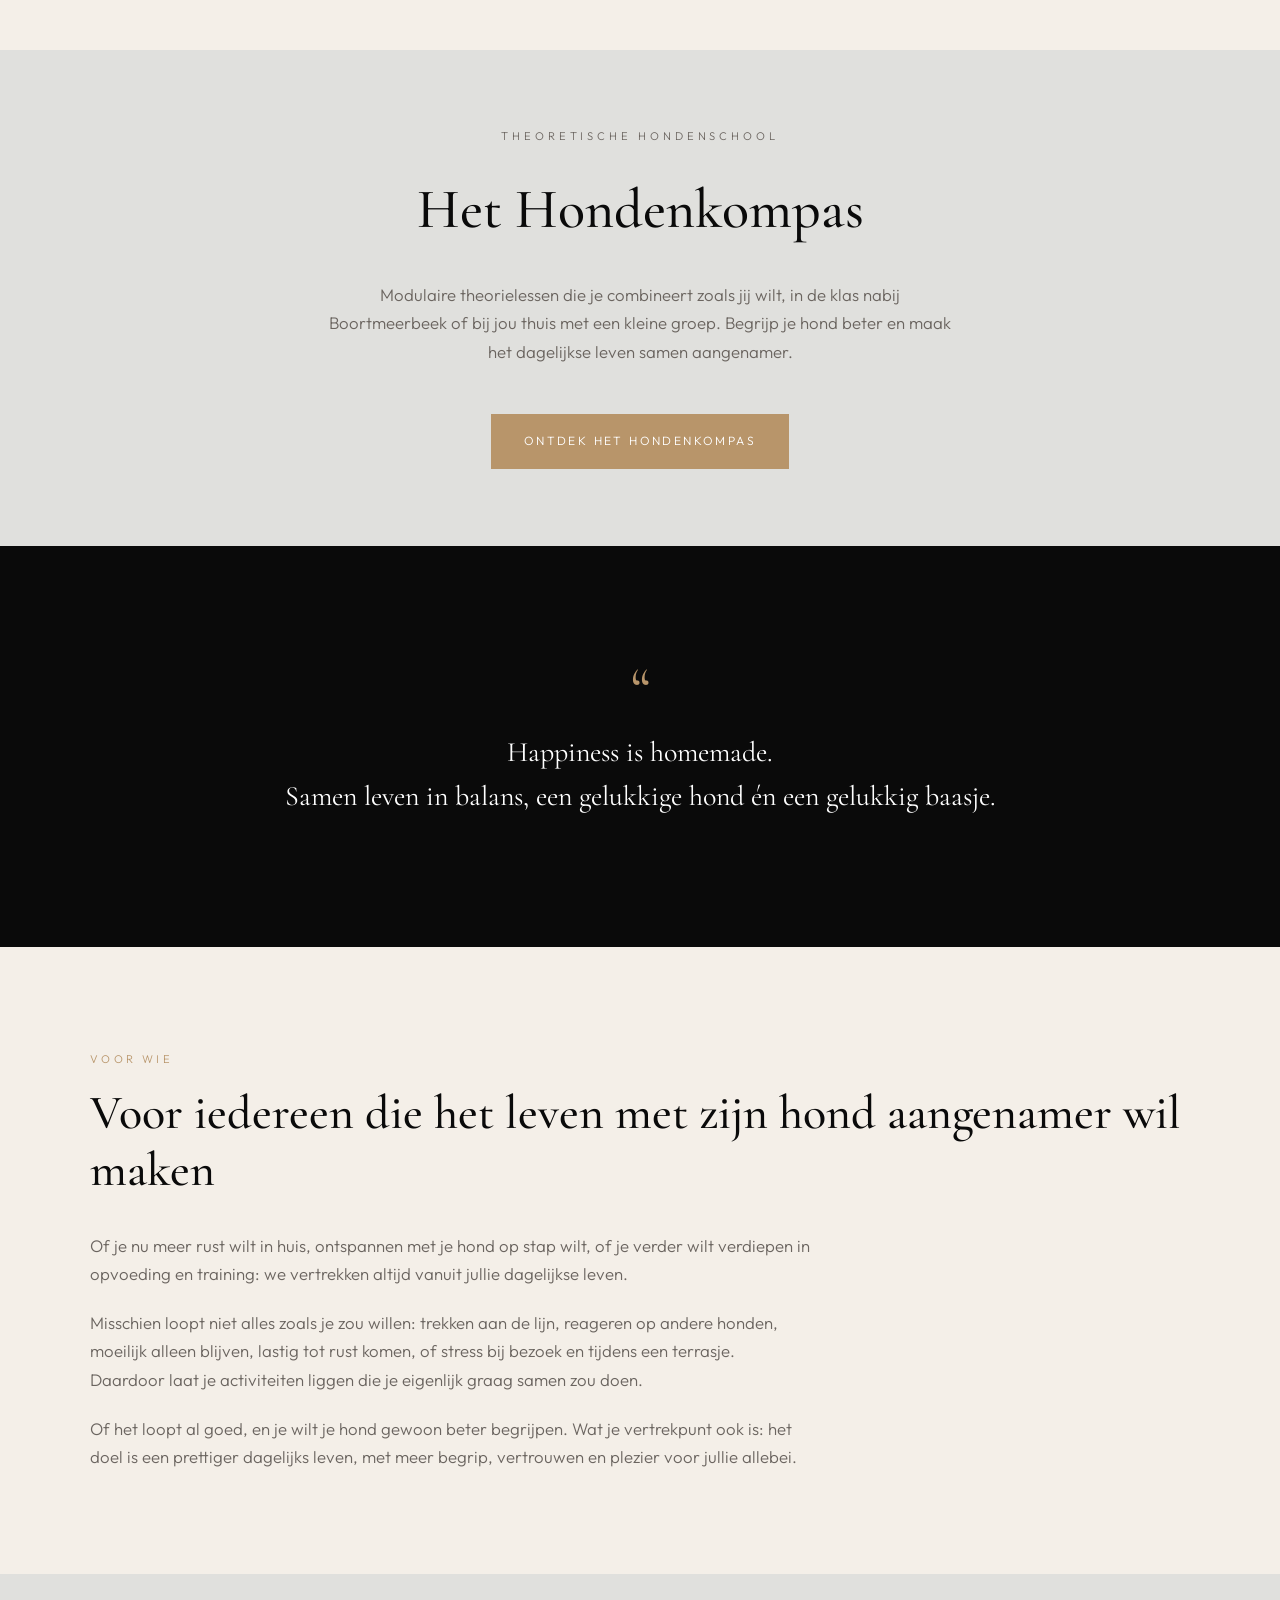
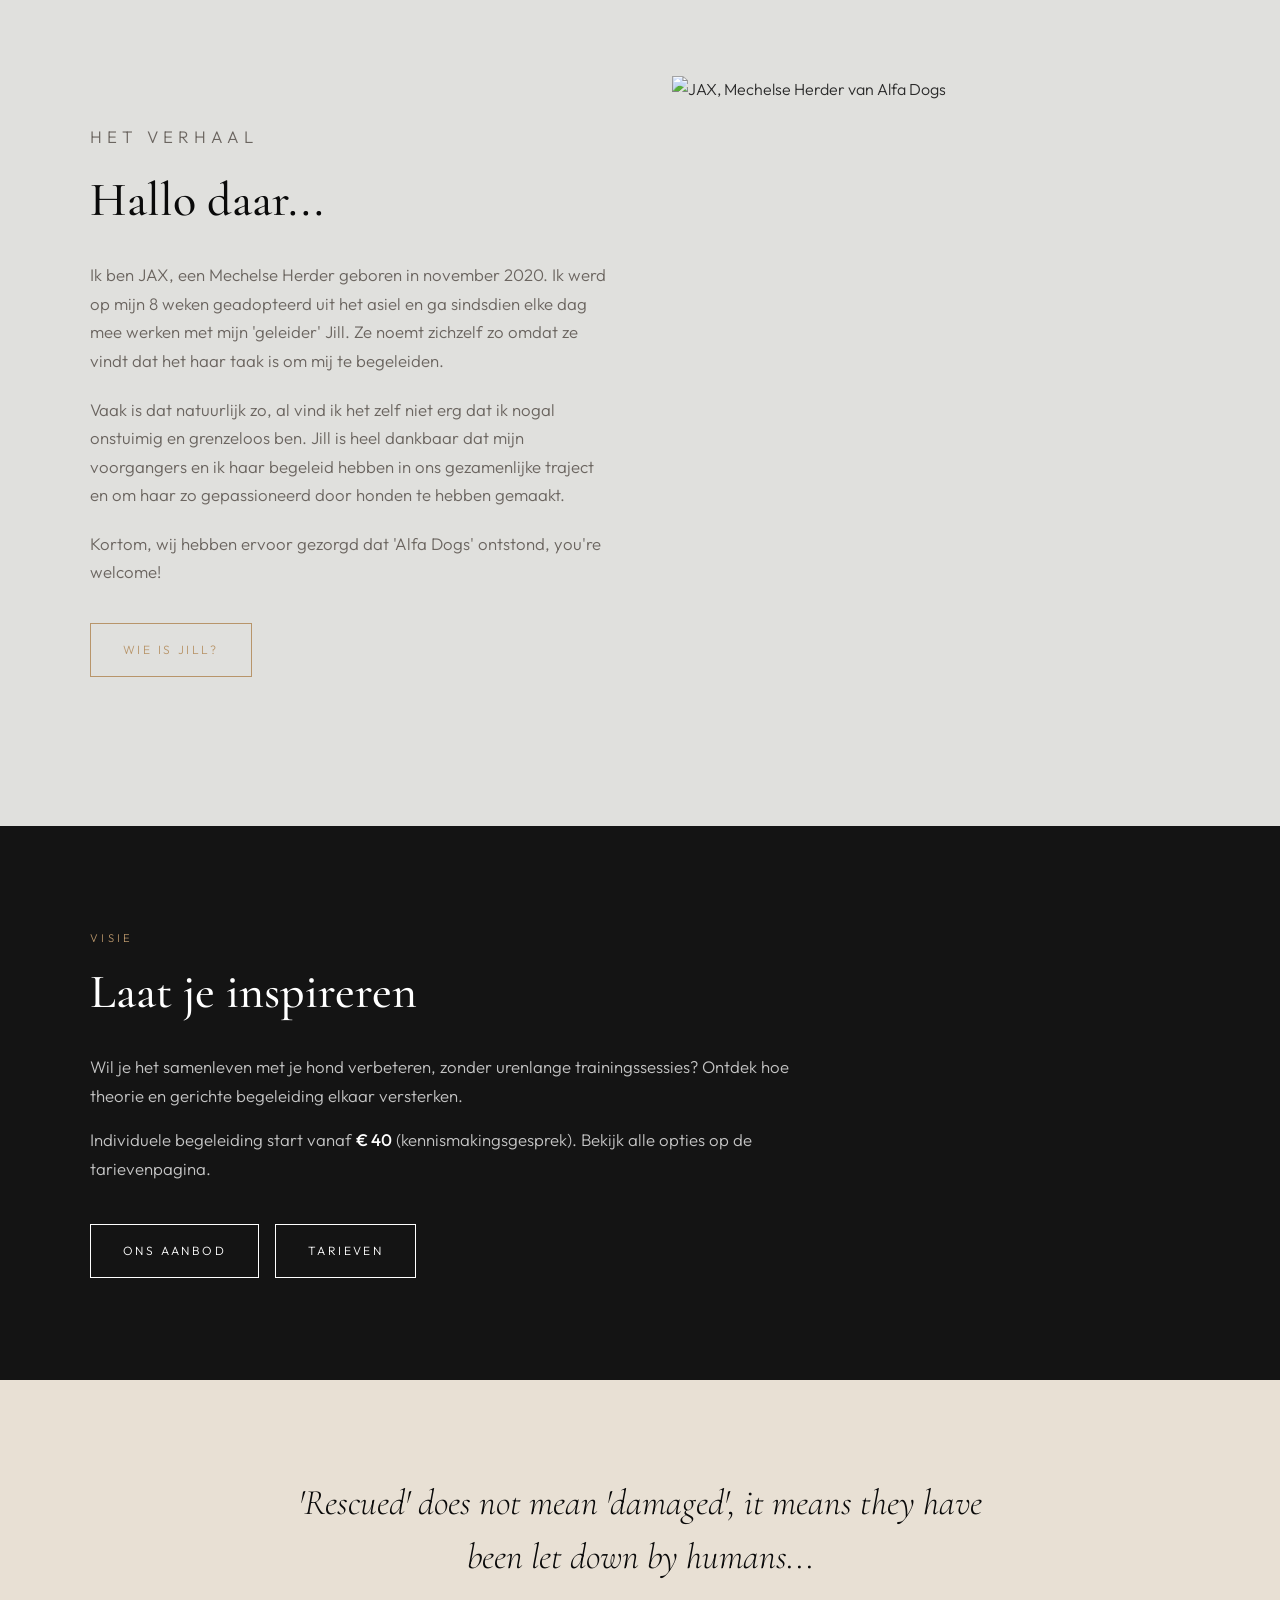
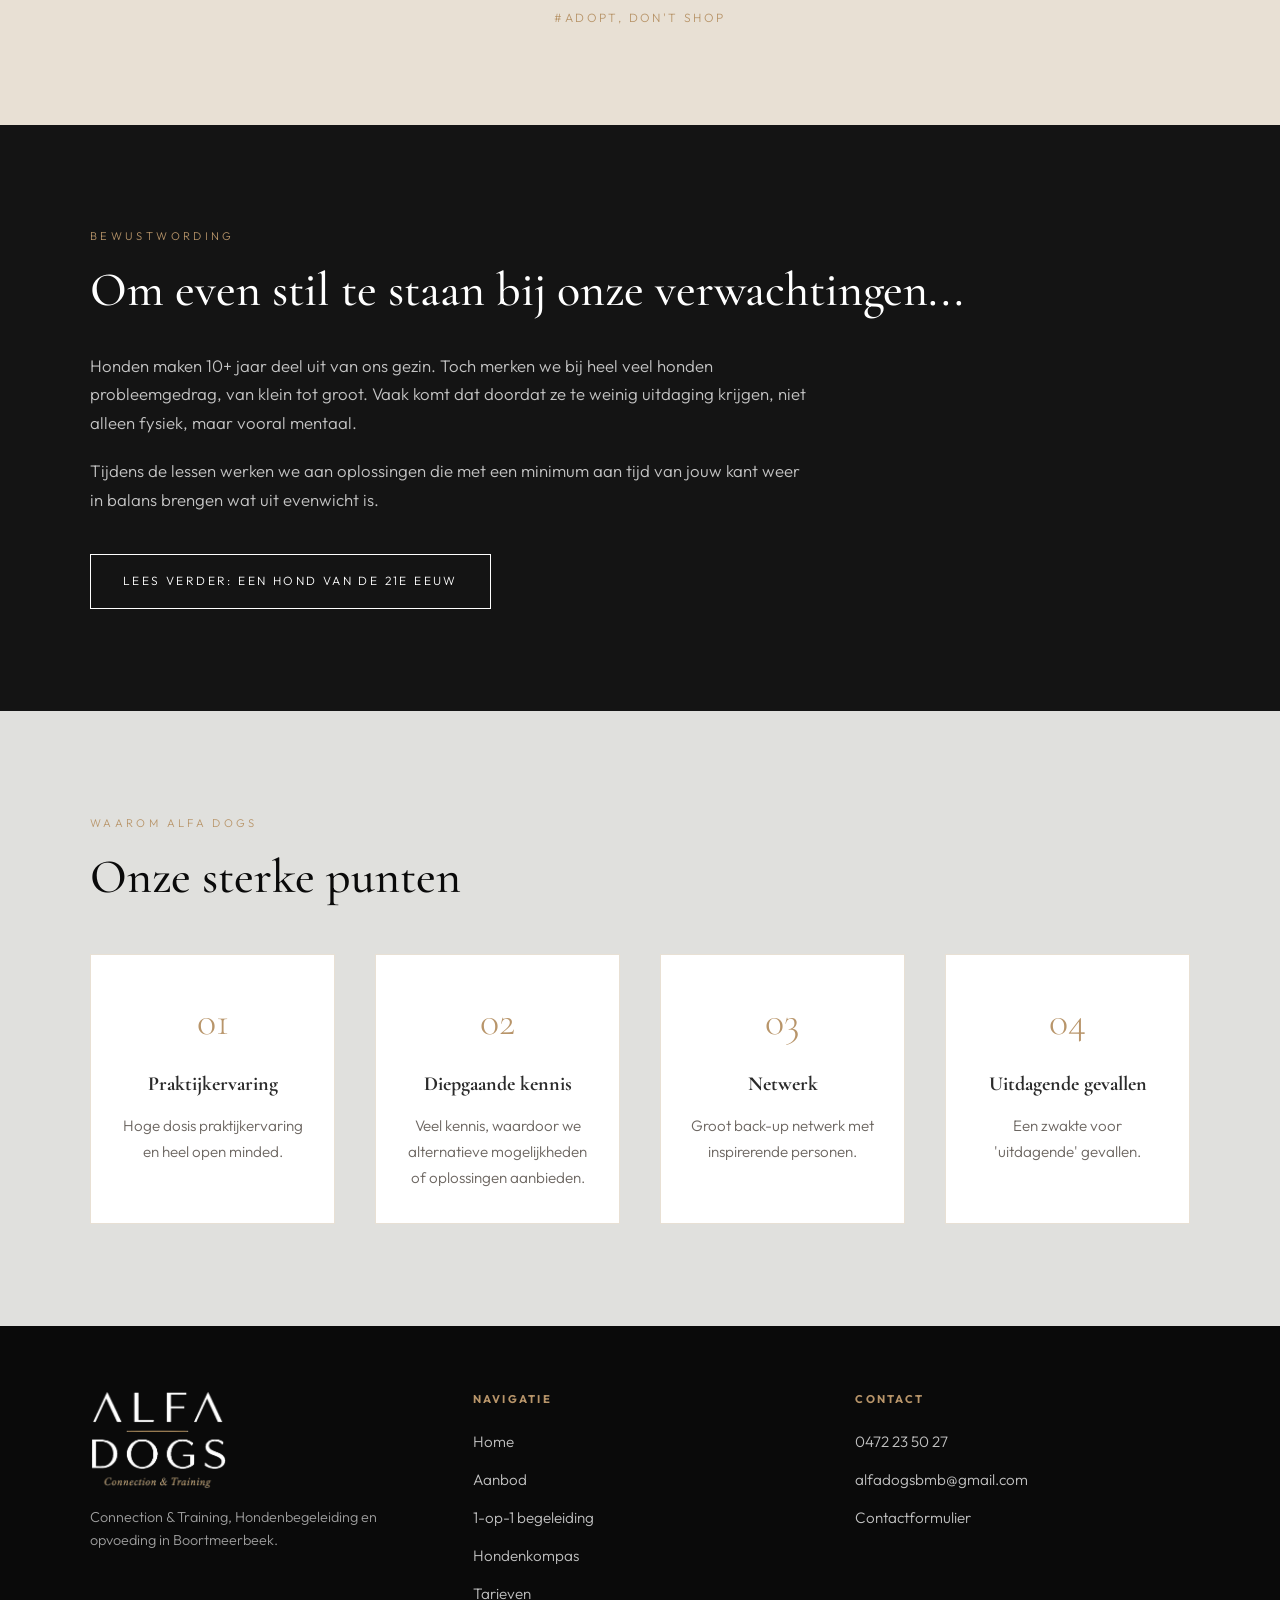
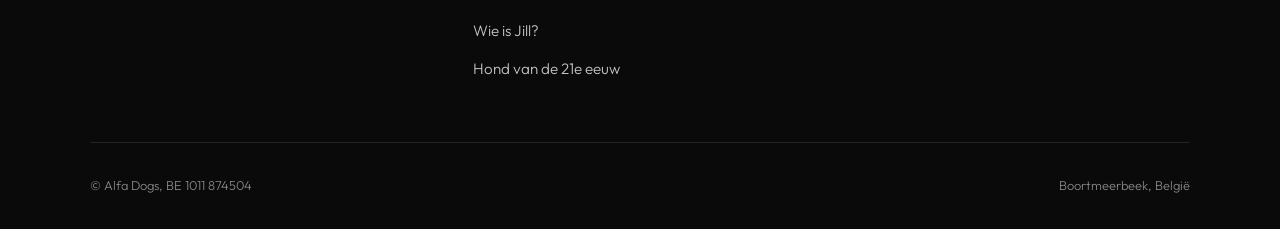
==== commit 48df6ca0: "Even out the homepage background colors. Alternate beige, gray, and black so neighboring sections st" ====
--- a/index.html
+++ b/index.html
@@ -63,26 +63,26 @@
       </a>
     </section>
 
-    <section id="intro" class="section section-dark">
+    <section id="intro" class="section section-cream">
       <div class="section-inner">
         <p class="section-label">Aanpak</p>
         <h2 class="section-title">Theorie en praktijk op maat, zodat je niet afhankelijk blijft van een trainer</h2>
-        <p style="max-width:720px;color:rgba(255,255,255,0.75);font-size:1.05rem;margin-bottom:1.25rem;">
-          Het unieke aan Alfa Dogs is <strong style="color:#fff;font-weight:500;">het Hondenkompas</strong>, de theoretische hondenschool: je leert hoe je hond leert, wat hij nodig heeft, en hoe je zelf bewuste keuzes maakt, en hoe je dit toepast in de praktijk. Zo kun je veel zelf oplossen, handig als je dagen vol zitten.
-        </p>
-        <p style="max-width:720px;color:rgba(255,255,255,0.75);font-size:1.05rem;margin-bottom:1.25rem;">
+        <p style="max-width:720px;color:var(--color-text-muted);font-size:1.05rem;margin-bottom:1.25rem;">
+          Het unieke aan Alfa Dogs is <strong style="color:var(--color-black);font-weight:500;">het Hondenkompas</strong>, de theoretische hondenschool: je leert hoe je hond leert, wat hij nodig heeft, en hoe je zelf bewuste keuzes maakt, en hoe je dit toepast in de praktijk. Zo kun je veel zelf oplossen, handig als je dagen vol zitten.
+        </p>
+        <p style="max-width:720px;color:var(--color-text-muted);font-size:1.05rem;margin-bottom:1.25rem;">
           Kleine aanpassingen maken vaak een groot verschil. Soms volstaat beter inzicht, een andere aanpak of één helder leerprincipe. Die theorie vertaal ik naar haalbare stappen voor thuis en buiten.
         </p>
-        <p style="max-width:720px;color:rgba(255,255,255,0.75);font-size:1.05rem;margin-bottom:1.5rem;">
-          Bij probleemgedrag is de combinatie met <strong style="color:#fff;font-weight:500;">1-op-1 praktijkbegeleiding</strong> bijzonder krachtig: begrijpen én oefenen, op maat van jullie situatie.
+        <p style="max-width:720px;color:var(--color-text-muted);font-size:1.05rem;margin-bottom:1.5rem;">
+          Bij probleemgedrag is de combinatie met <strong style="color:var(--color-black);font-weight:500;">1-op-1 praktijkbegeleiding</strong> bijzonder krachtig: begrijpen én oefenen, op maat van jullie situatie.
         </p>
         <div class="cta-row" style="justify-content:center;">
-          <a href="aanbod.html" class="btn btn-light">Bekijk het aanbod</a>
+          <a href="aanbod.html" class="btn">Bekijk het aanbod</a>
           <a href="contact.html" class="btn btn-filled">Plan een kennismakingsgesprek</a>
         </div>
       </div>
     </section>
-    <section class="highlight-banner">
+    <section class="highlight-banner banner-gray">
       <p class="eyebrow">Theoretische hondenschool</p>
       <h2>Het Hondenkompas</h2>
       <p>Modulaire theorielessen die je combineert zoals jij wilt, in de klas nabij Boortmeerbeek of bij jou thuis met een kleine groep. Begrijp je hond beter en maak het dagelijkse leven samen aangenamer.</p>
@@ -115,7 +115,7 @@
       </div>
     </section>
 
-    <section id="verhaal" class="section section-cream">
+    <section id="verhaal" class="section section-gray">
       <div class="section-inner split">
         <div class="split-content">
           <p class="section-label">Het verhaal</p>
@@ -131,19 +131,19 @@
       </div>
     </section>
 
-    <section class="section section-white">
+    <section class="section section-dark">
       <div class="section-inner">
         <p class="section-label">Visie</p>
         <h2 class="section-title">Laat je inspireren</h2>
-        <p style="max-width:720px;color:var(--color-text-muted);font-size:1.05rem;margin-bottom:1rem;">
+        <p style="max-width:720px;color:rgba(255,255,255,0.75);font-size:1.05rem;margin-bottom:1rem;">
           Wil je het samenleven met je hond verbeteren, zonder urenlange trainingssessies? Ontdek hoe theorie en gerichte begeleiding elkaar versterken.
         </p>
-        <p style="max-width:720px;color:var(--color-text-muted);font-size:1.05rem;">
-          Individuele begeleiding start vanaf <strong style="color:var(--color-black);">&euro;&nbsp;40</strong> (kennismakingsgesprek). Bekijk alle opties op de tarievenpagina.
+        <p style="max-width:720px;color:rgba(255,255,255,0.75);font-size:1.05rem;">
+          Individuele begeleiding start vanaf <strong style="color:#fff;font-weight:500;">&euro;&nbsp;40</strong> (kennismakingsgesprek). Bekijk alle opties op de tarievenpagina.
         </p>
         <div class="cta-row">
-          <a href="aanbod.html" class="btn">Ons aanbod</a>
-          <a href="tarieven.html" class="btn">Tarieven</a>
+          <a href="aanbod.html" class="btn btn-light">Ons aanbod</a>
+          <a href="tarieven.html" class="btn btn-light">Tarieven</a>
         </div>
       </div>
     </section>
@@ -171,7 +171,7 @@
 
 
 
-    <section class="section section-white">
+    <section class="section section-gray">
       <div class="section-inner">
         <p class="section-label">Waarom Alfa Dogs</p>
         <h2 class="section-title">Onze sterke punten</h2>
--- a/css/styles.css
+++ b/css/styles.css
@@ -421,32 +421,6 @@
   text-align: center;
 }
 
-.quote-section.has-puppy {
-  position: relative;
-  z-index: 2;
-  overflow: visible;
-  padding-top: clamp(5rem, 11vw, 9rem);
-  padding-bottom: clamp(13rem, 26vw, 18rem);
-}
-
-.quote-puppy {
-  position: absolute;
-  left: 50%;
-  bottom: 0;
-  width: min(68vw, 16.5rem);
-  height: auto;
-  transform: translate(-50%, 36%);
-  pointer-events: none;
-  user-select: none;
-  filter: drop-shadow(0 14px 16px rgba(10, 10, 10, 0.22));
-}
-
-.quote-section.has-puppy + .highlight-banner {
-  position: relative;
-  z-index: 1;
-  padding-top: clamp(7rem, 13vw, 10rem);
-}
-
 .quote-mark {
   font-family: var(--font-serif);
   font-size: 4rem;
@@ -464,20 +438,6 @@
   margin: 0 auto;
 }
 
-.highlight-banner.banner-light {
-  background: var(--color-white);
-  color: var(--color-text);
-}
-
-.highlight-banner.banner-light h2 {
-  color: var(--color-black);
-}
-
-.highlight-banner.banner-light p {
-  color: var(--color-text-muted);
-  opacity: 1;
-}
-
 /* Sections */
 .section {
   padding: clamp(4rem, 8vw, 7rem) 2rem;
@@ -505,30 +465,6 @@
   color: var(--color-black);
 }
 
-.intro-copy {
-  max-width: 40rem;
-}
-
-.intro-copy p {
-  color: var(--color-text-muted);
-  font-size: 1.05rem;
-  line-height: 1.7;
-  margin-bottom: 1.25rem;
-  text-align: justify;
-  text-align-last: left;
-  hyphens: auto;
-  hyphenate-limit-chars: 7 3 3;
-}
-
-.intro-copy p:last-child {
-  margin-bottom: 1.5rem;
-}
-
-.intro-copy strong {
-  color: var(--color-black);
-  font-weight: 500;
-}
-
 .section-dark {
   background: var(--color-dark);
   color: var(--color-white);
@@ -540,6 +476,10 @@
 
 .section-cream {
   background: var(--color-cream);
+}
+
+.section-gray {
+  background: #e0e0dd;
 }
 
 .section-white {
@@ -572,40 +512,14 @@
   background: #141414;
 }
 
-#verhaal {
-  background: var(--color-black);
-}
-
 #verhaal .split-image {
-  background: #000000;
+  background: #e0e0dd;
 }
 
 .split-image img {
   width: 100%;
   height: 100%;
   object-fit: cover;
-}
-
-/* Cutout sits on the section colour, with both subjects fully in frame. */
-.split-image.is-cutout {
-  aspect-ratio: auto;
-  background: transparent;
-  overflow: visible;
-}
-
-.split-image.is-cutout img {
-  width: 100%;
-  height: auto;
-  object-fit: contain;
-}
-
-.split.is-tall {
-  align-items: stretch;
-}
-
-.split.is-tall .split-image {
-  aspect-ratio: auto;
-  height: 100%;
 }
 
 .split-content p {
@@ -768,6 +682,20 @@
   font-size: 1.05rem;
 }
 
+.highlight-banner.banner-gray {
+  background: #e0e0dd;
+  color: var(--color-text);
+}
+
+.highlight-banner.banner-gray h2 {
+  color: var(--color-black);
+}
+
+.highlight-banner.banner-gray p {
+  color: var(--color-text-muted);
+  opacity: 1;
+}
+
 /* Quote block (rescued) */
 .statement-block {
   background: var(--color-cream-dark);
@@ -794,17 +722,6 @@
   text-transform: uppercase;
   font-style: normal;
   color: var(--color-accent);
-}
-
-.section-band {
-  margin: 0;
-  line-height: 0;
-  background: var(--color-black);
-}
-
-.section-band img {
-  width: 100%;
-  height: auto;
 }
 
 /* Page hero (subpages) */
@@ -825,73 +742,6 @@
   opacity: 0.4;
 }
 
-/* Contact: show the dogs clearly, and darken only where the title sits. */
-.page-hero-clear .page-hero-bg {
-  opacity: 1;
-  background-position: center 62%;
-}
-
-/* Hondenkompas: portrait sits on the right, text stays in the open field. */
-.page-hero-kompas {
-  display: grid;
-  grid-template-columns: minmax(0, 1.15fr) minmax(16rem, 0.85fr);
-  align-items: end;
-  background: #f9f9f9;
-  min-height: 68vh;
-  padding: 7.5rem 0 0;
-}
-
-.page-hero-kompas .page-hero-content {
-  color: var(--color-black);
-  width: auto;
-  max-width: 40rem;
-  margin: 0;
-  padding: 1.5rem 2.5rem 3.5rem 3rem;
-}
-
-.page-hero-kompas .eyebrow {
-  font-size: 0.7rem;
-  letter-spacing: 0.3em;
-  text-transform: uppercase;
-  color: var(--color-accent);
-  margin-bottom: 0.75rem;
-}
-
-.page-hero-kompas .page-hero-content p:last-child {
-  color: var(--color-text-muted);
-  max-width: 26rem;
-  margin-top: 0.85rem;
-}
-
-.page-hero-kompas .page-hero-photo {
-  justify-self: end;
-  align-self: end;
-  width: auto;
-  height: min(68vh, 640px);
-  max-width: 100%;
-  object-fit: contain;
-  object-position: right bottom;
-  display: block;
-  -webkit-mask-image: linear-gradient(to right, transparent, #000 8%);
-  mask-image: linear-gradient(to right, transparent, #000 8%);
-}
-
-.page-hero-clear::after {
-  content: "";
-  position: absolute;
-  inset: 0;
-  z-index: 1;
-  pointer-events: none;
-  background: linear-gradient(
-    to bottom,
-    rgba(10, 10, 10, 0.34) 0%,
-    rgba(10, 10, 10, 0.05) 18%,
-    rgba(10, 10, 10, 0.05) 48%,
-    rgba(10, 10, 10, 0.55) 78%,
-    rgba(10, 10, 10, 0.68) 100%
-  );
-}
-
 .page-hero-content {
   position: relative;
   z-index: 2;
@@ -928,29 +778,6 @@
   box-shadow: 0 0 0 1px var(--color-accent);
 }
 
-.pricing-card.featured > .btn {
-  display: block;
-  width: fit-content;
-  margin-top: 1.75rem;
-  margin-left: auto;
-  margin-right: auto;
-}
-
-.pricing-card .card-copy {
-  color: var(--color-text-muted);
-  font-size: 0.95rem;
-  line-height: 1.7;
-  margin-top: 0.75rem;
-  text-align: justify;
-  text-align-last: left;
-  hyphens: auto;
-  hyphenate-limit-chars: 7 3 3;
-}
-
-.pricing-card h3 + .card-copy {
-  margin-top: 1rem;
-}
-
 .pricing-card {
 
   background: var(--color-white);
@@ -1028,20 +855,6 @@
 }
 
 /* Contact form */
-.contact-welcome {
-  display: grid;
-  grid-template-columns: minmax(0, 1.15fr) minmax(14rem, 0.72fr);
-  gap: 2rem 3rem;
-  align-items: center;
-}
-
-.contact-dog {
-  display: block;
-  width: min(100%, 16rem);
-  height: auto;
-  margin-inline: auto;
-}
-
 .contact-grid {
   display: grid;
   grid-template-columns: 1fr 1fr;
@@ -1354,18 +1167,6 @@
   margin-top: 1.5rem;
 }
 
-.cta-row.is-centered,
-.section-inner > .cta-row {
-  justify-content: center;
-}
-
-.section-inner > .btn {
-  display: block;
-  width: fit-content;
-  margin-left: auto;
-  margin-right: auto;
-}
-
 /* Unified article (no split cream/dark) */
 .article-unified {
   background: var(--color-cream);
@@ -1480,46 +1281,9 @@
 
   .split,
   .contact-grid,
-  .contact-welcome,
-  .footer-inner,
-  .page-hero-kompas {
+  .footer-inner {
     grid-template-columns: 1fr;
     gap: 2rem;
-  }
-
-  .split.is-tall .split-image {
-    aspect-ratio: 9/16;
-    height: auto;
-  }
-
-  .contact-dog {
-    width: min(68%, 14rem);
-  }
-
-  .quote-section.has-puppy {
-    padding-bottom: 15rem;
-  }
-
-  .quote-puppy {
-    width: min(58vw, 12.5rem);
-  }
-
-  .quote-section.has-puppy + .highlight-banner {
-    padding-top: 8rem;
-  }
-
-  .page-hero-kompas {
-    padding-top: 6.5rem;
-  }
-
-  .page-hero-kompas .page-hero-content {
-    padding: 0.5rem 1.25rem 0;
-  }
-
-  .page-hero-kompas .page-hero-photo {
-    height: auto;
-    width: min(100%, 420px);
-    margin-left: auto;
   }
 
   .split-reverse {
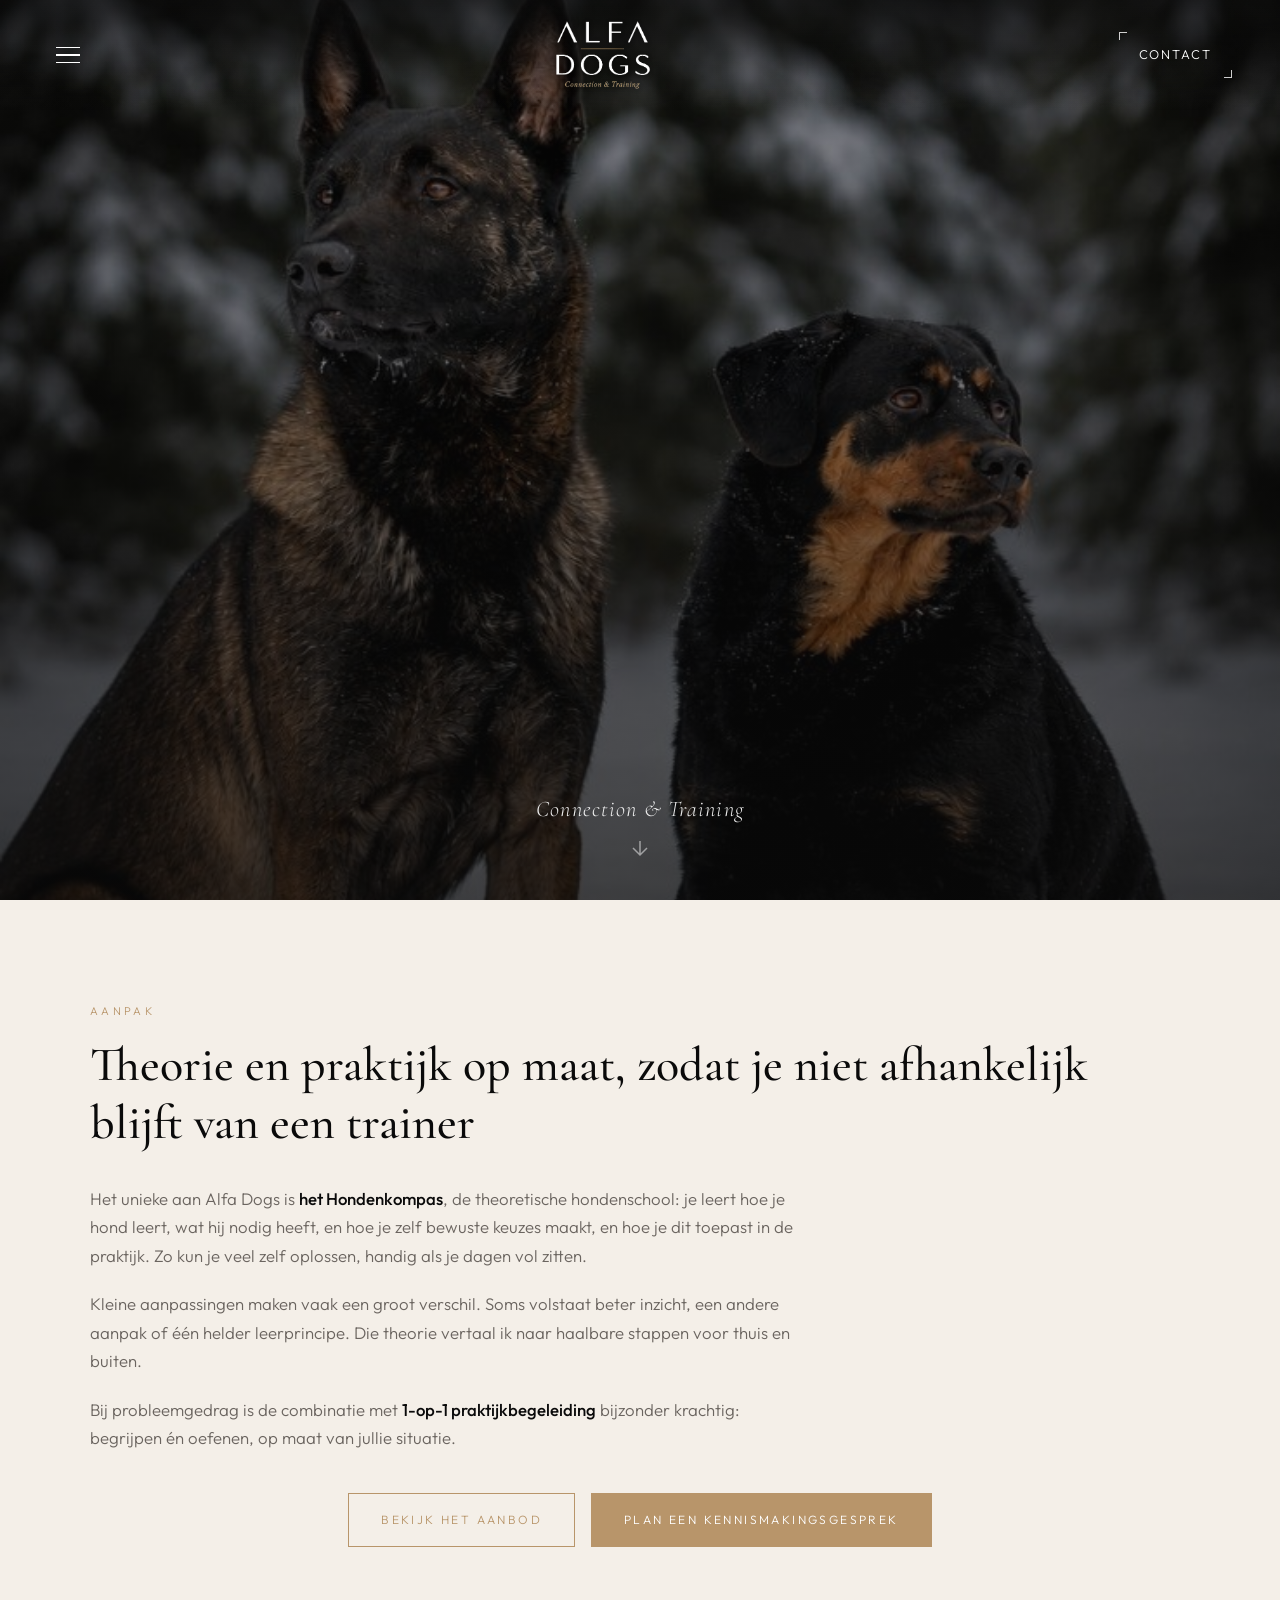
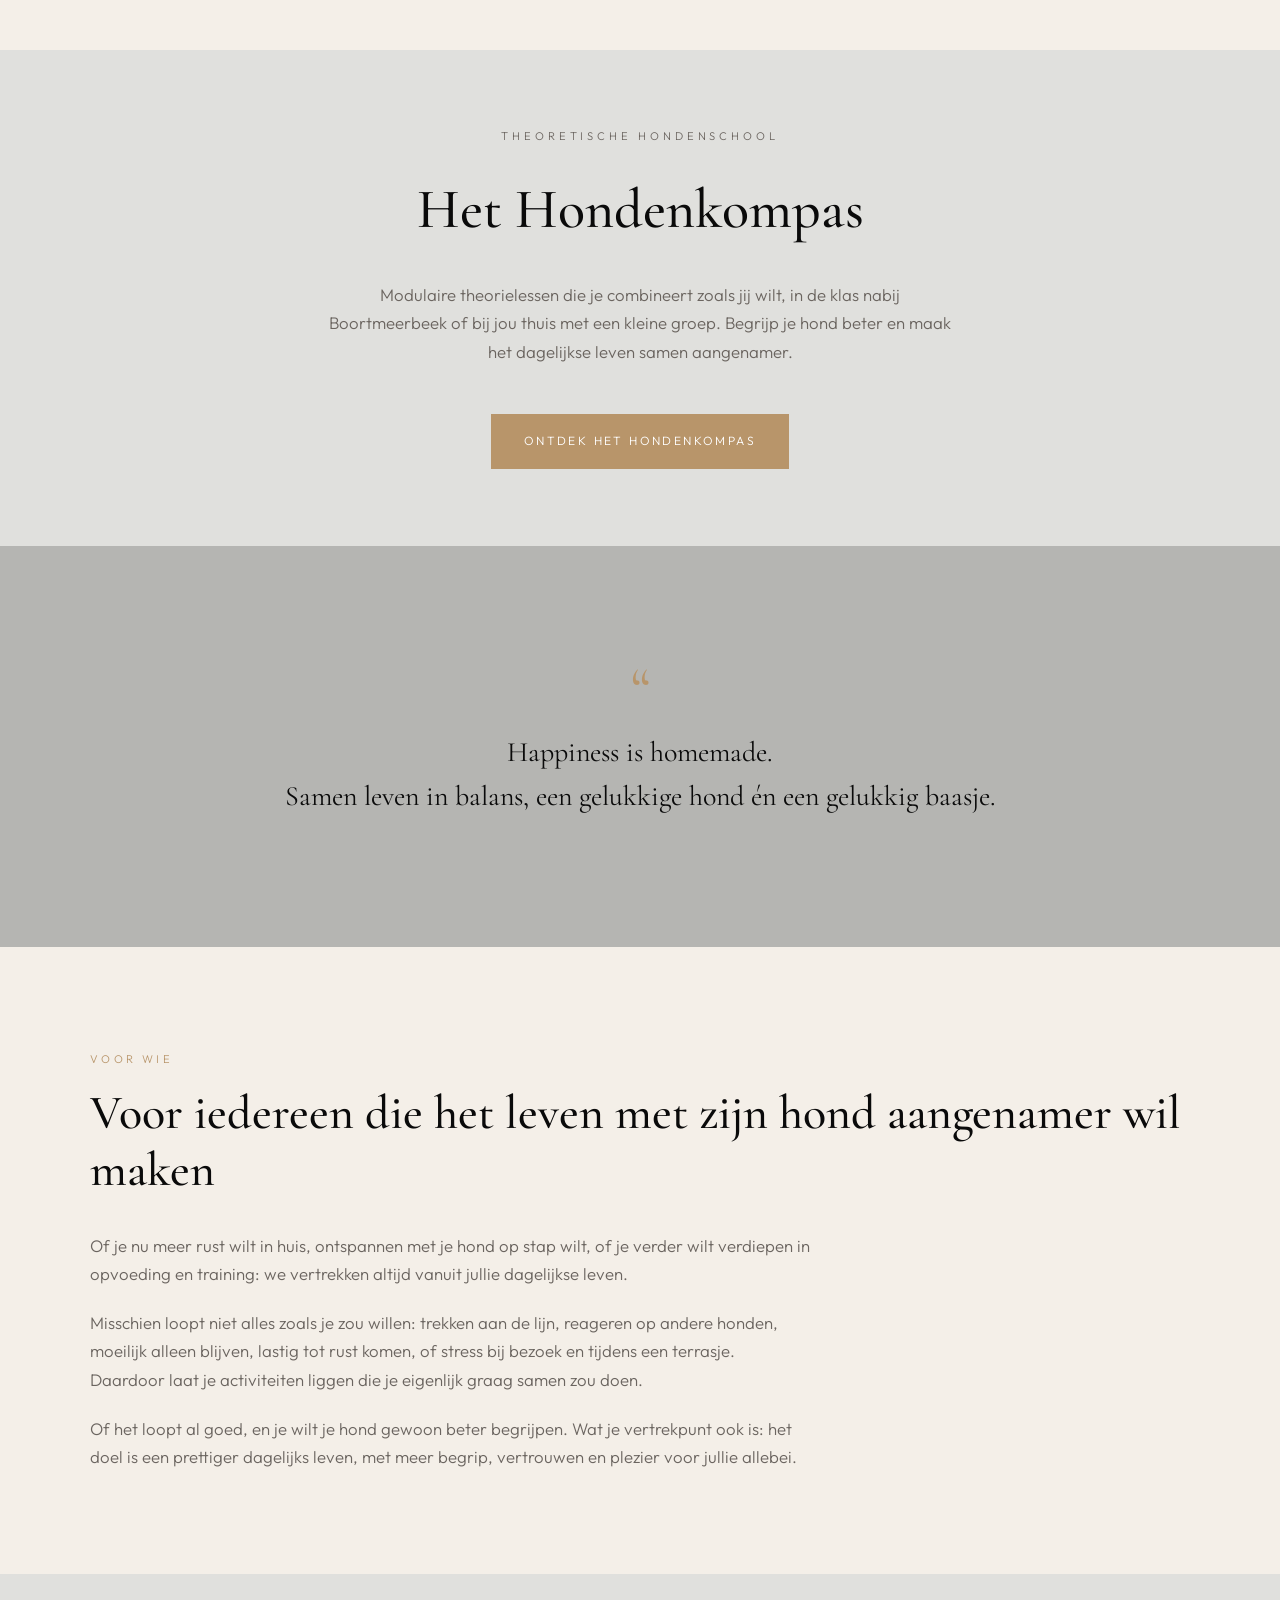
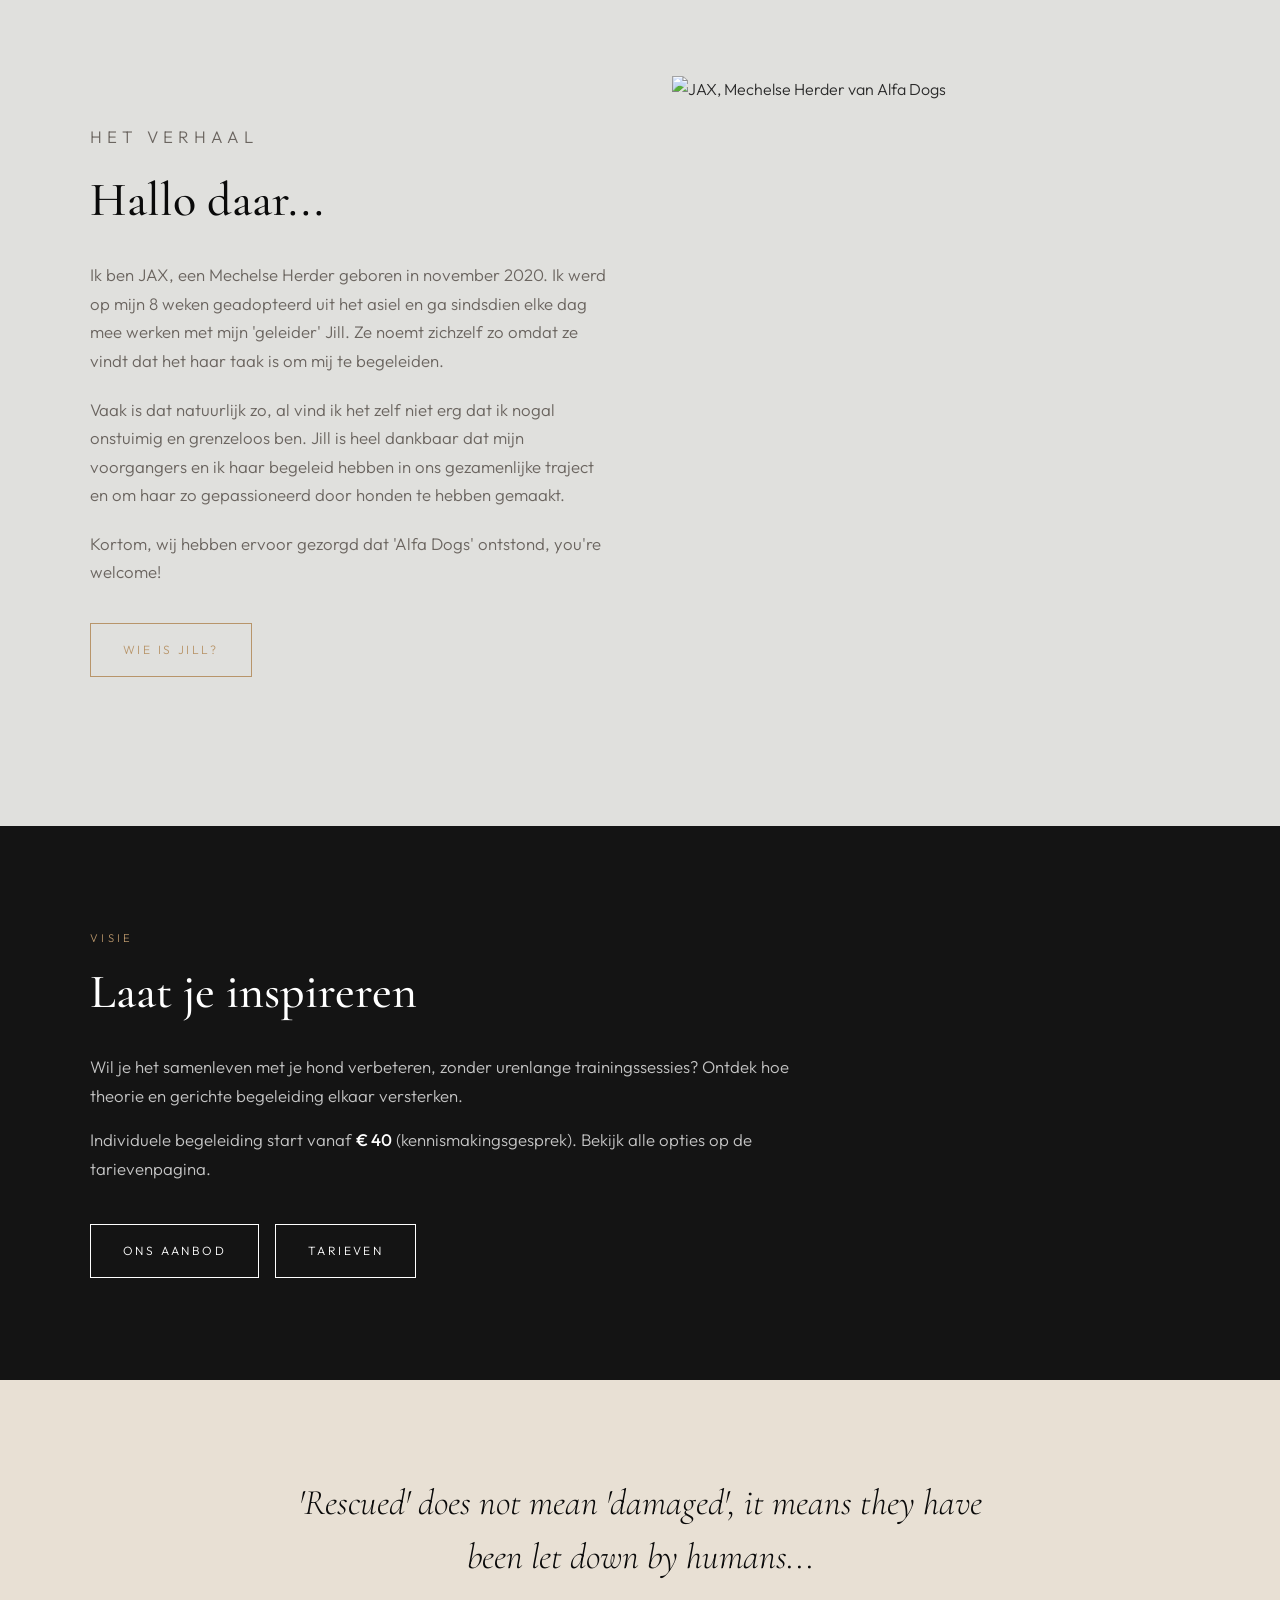
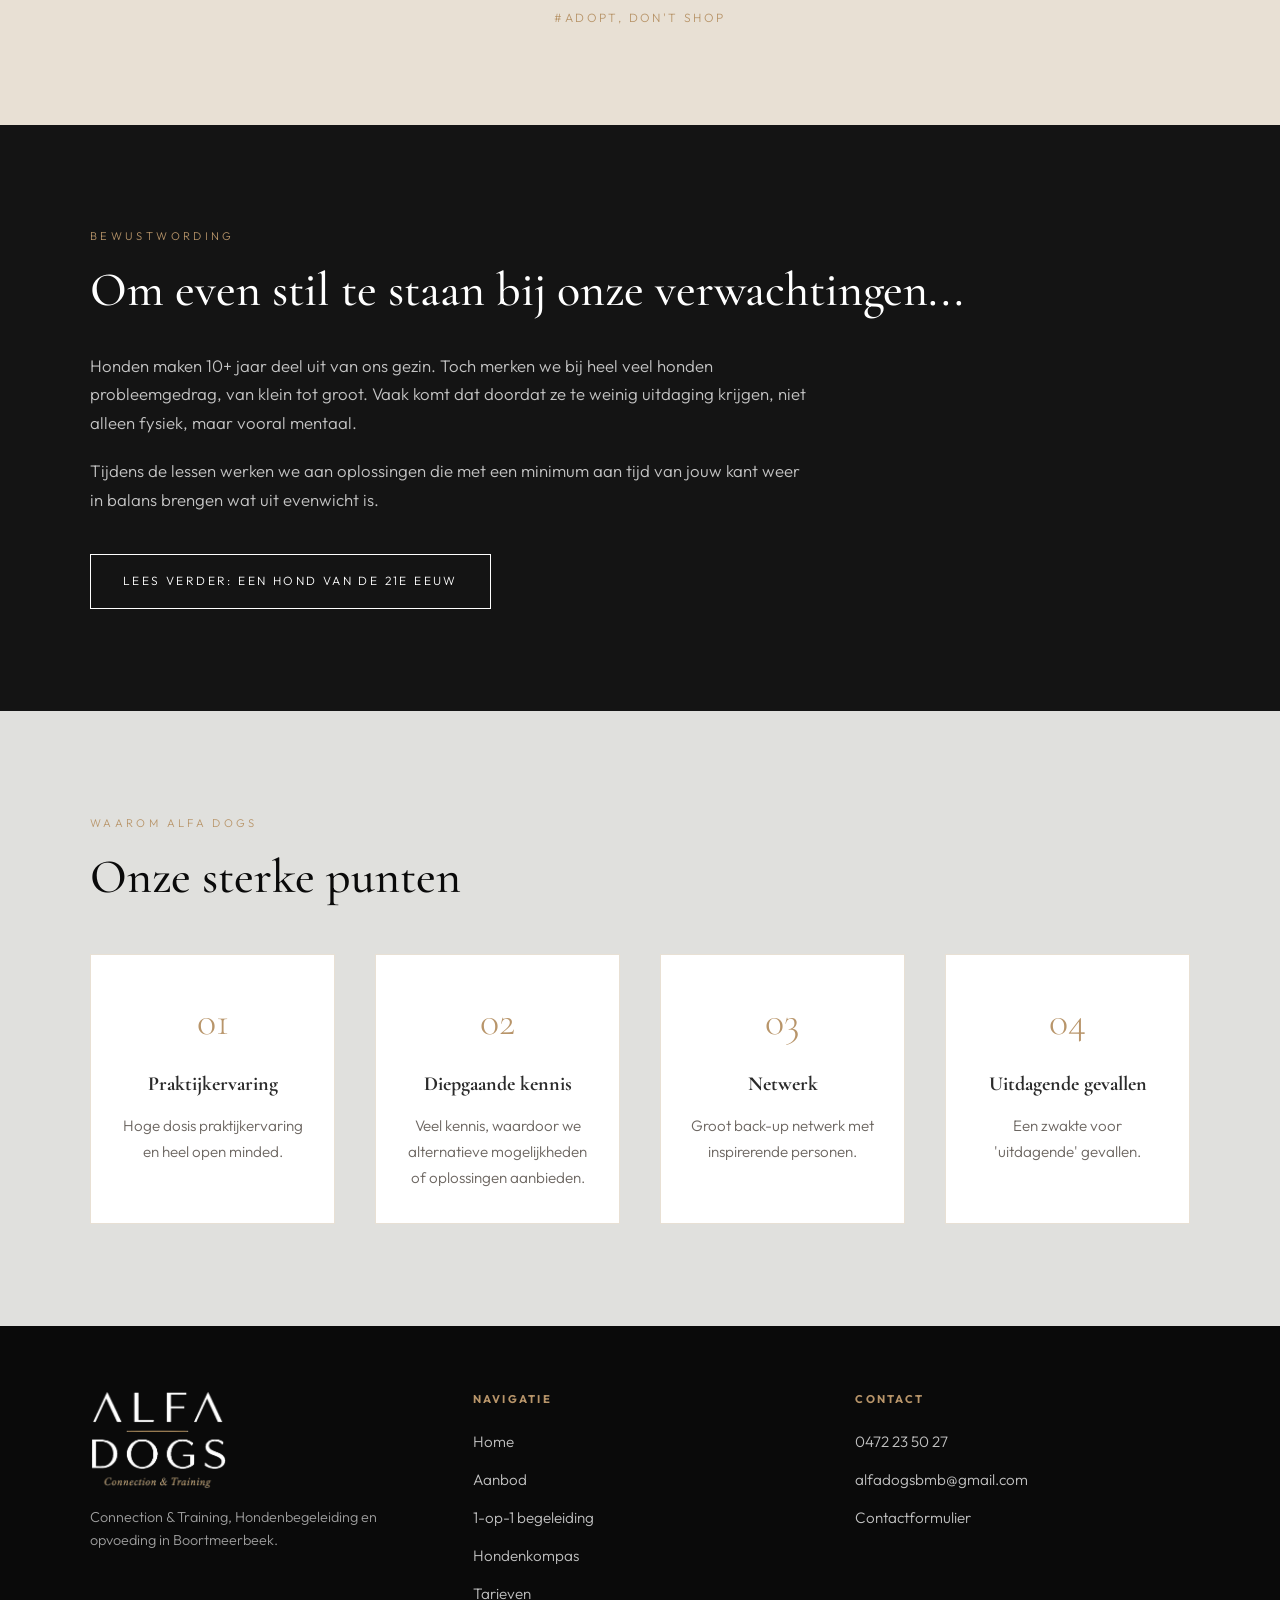
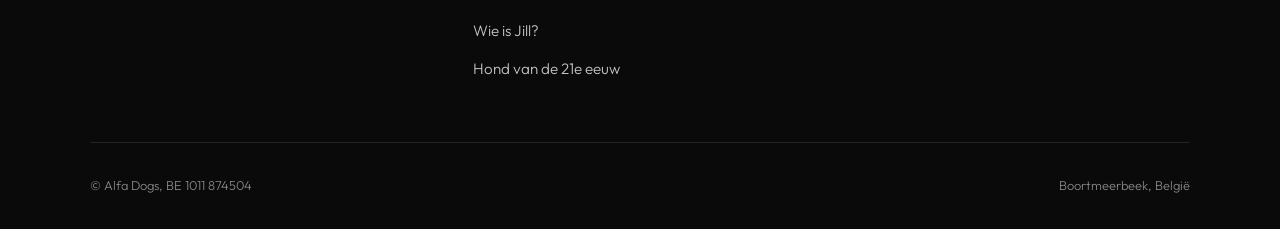
==== commit 5fb5f26b: "Give the homepage quote a gray background. Keep the text dark and the band a step deeper than the gr" ====
--- a/index.html
+++ b/index.html
@@ -89,7 +89,7 @@
       <a href="hondenkompas.html" class="btn btn-filled" style="margin-top:2rem;">Ontdek Het Hondenkompas</a>
     </section>
 
-    <section class="quote-section">
+    <section class="quote-section quote-gray">
       <div class="quote-mark">“</div>
       <p class="quote-text">
         Happiness is homemade.<br>
--- a/css/styles.css
+++ b/css/styles.css
@@ -438,6 +438,11 @@
   margin: 0 auto;
 }
 
+.quote-section.quote-gray {
+  background: #b5b5b2;
+  color: var(--color-black);
+}
+
 /* Sections */
 .section {
   padding: clamp(4rem, 8vw, 7rem) 2rem;
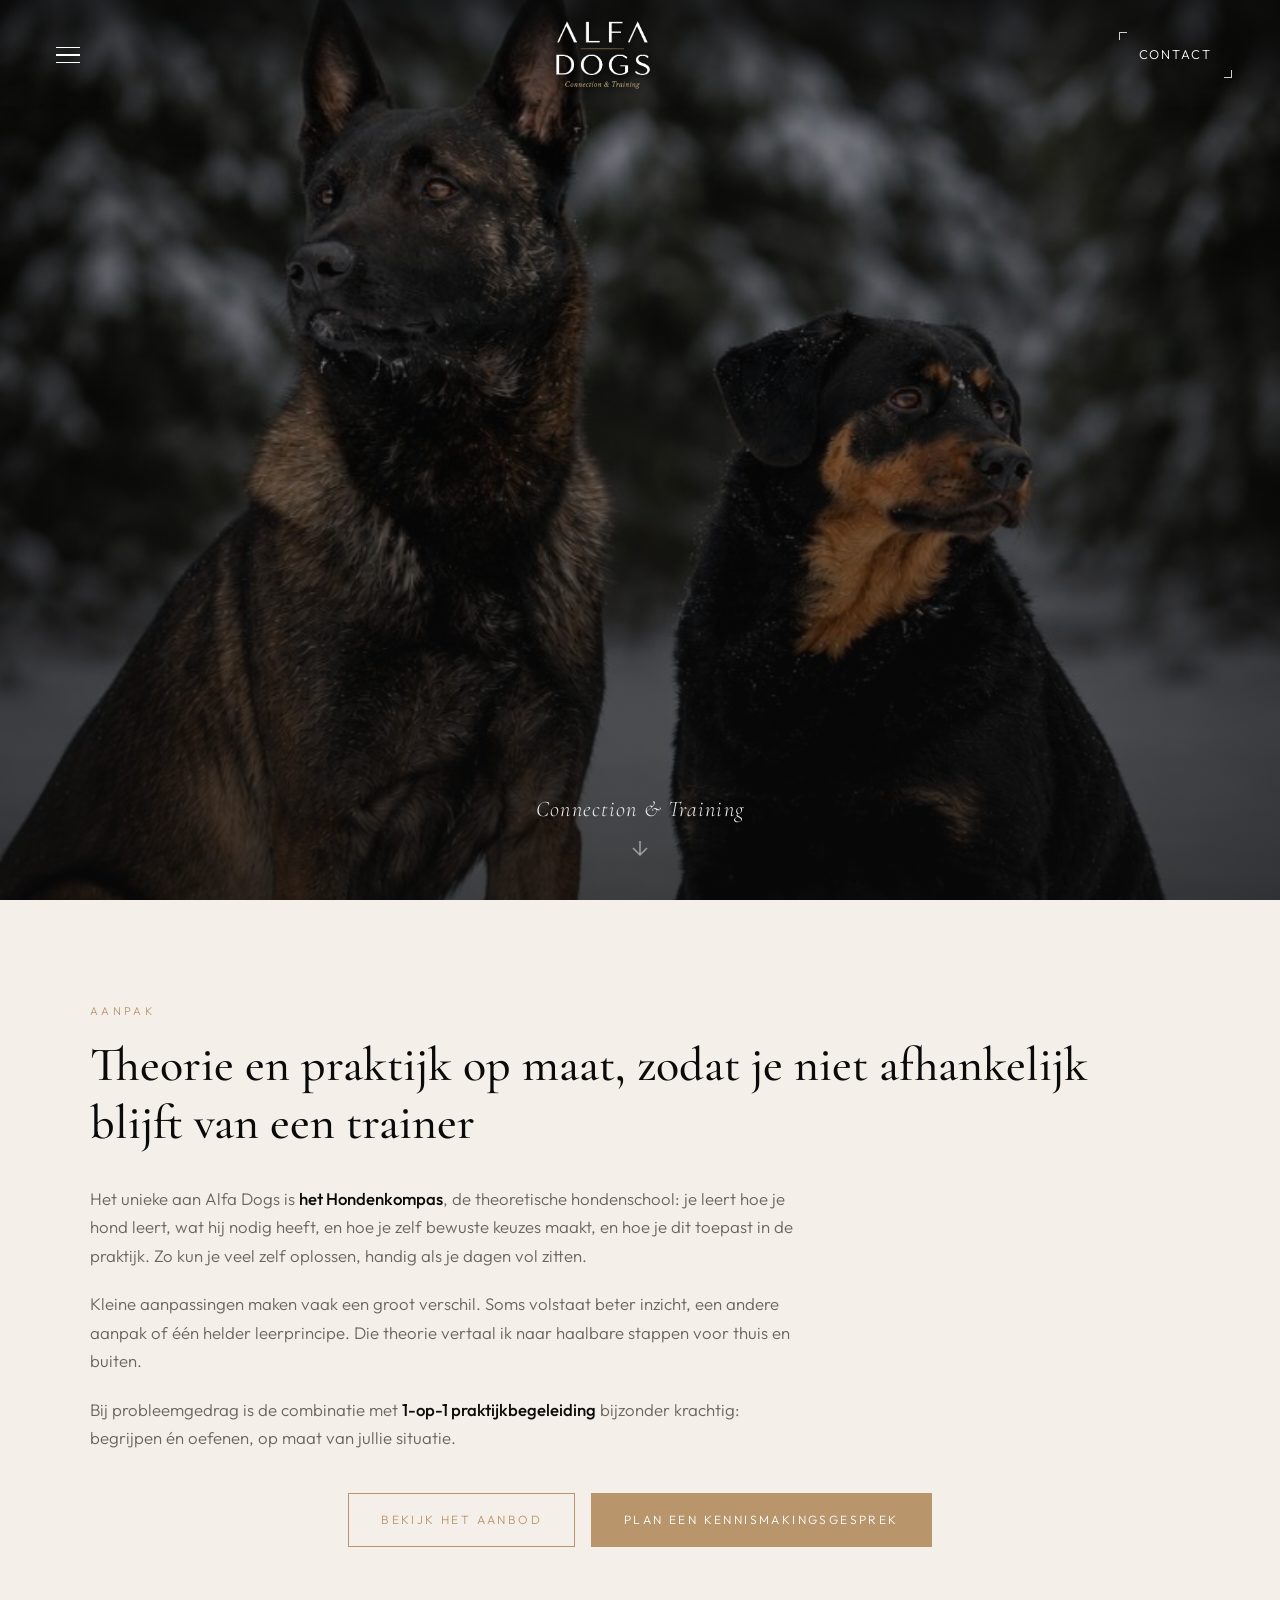
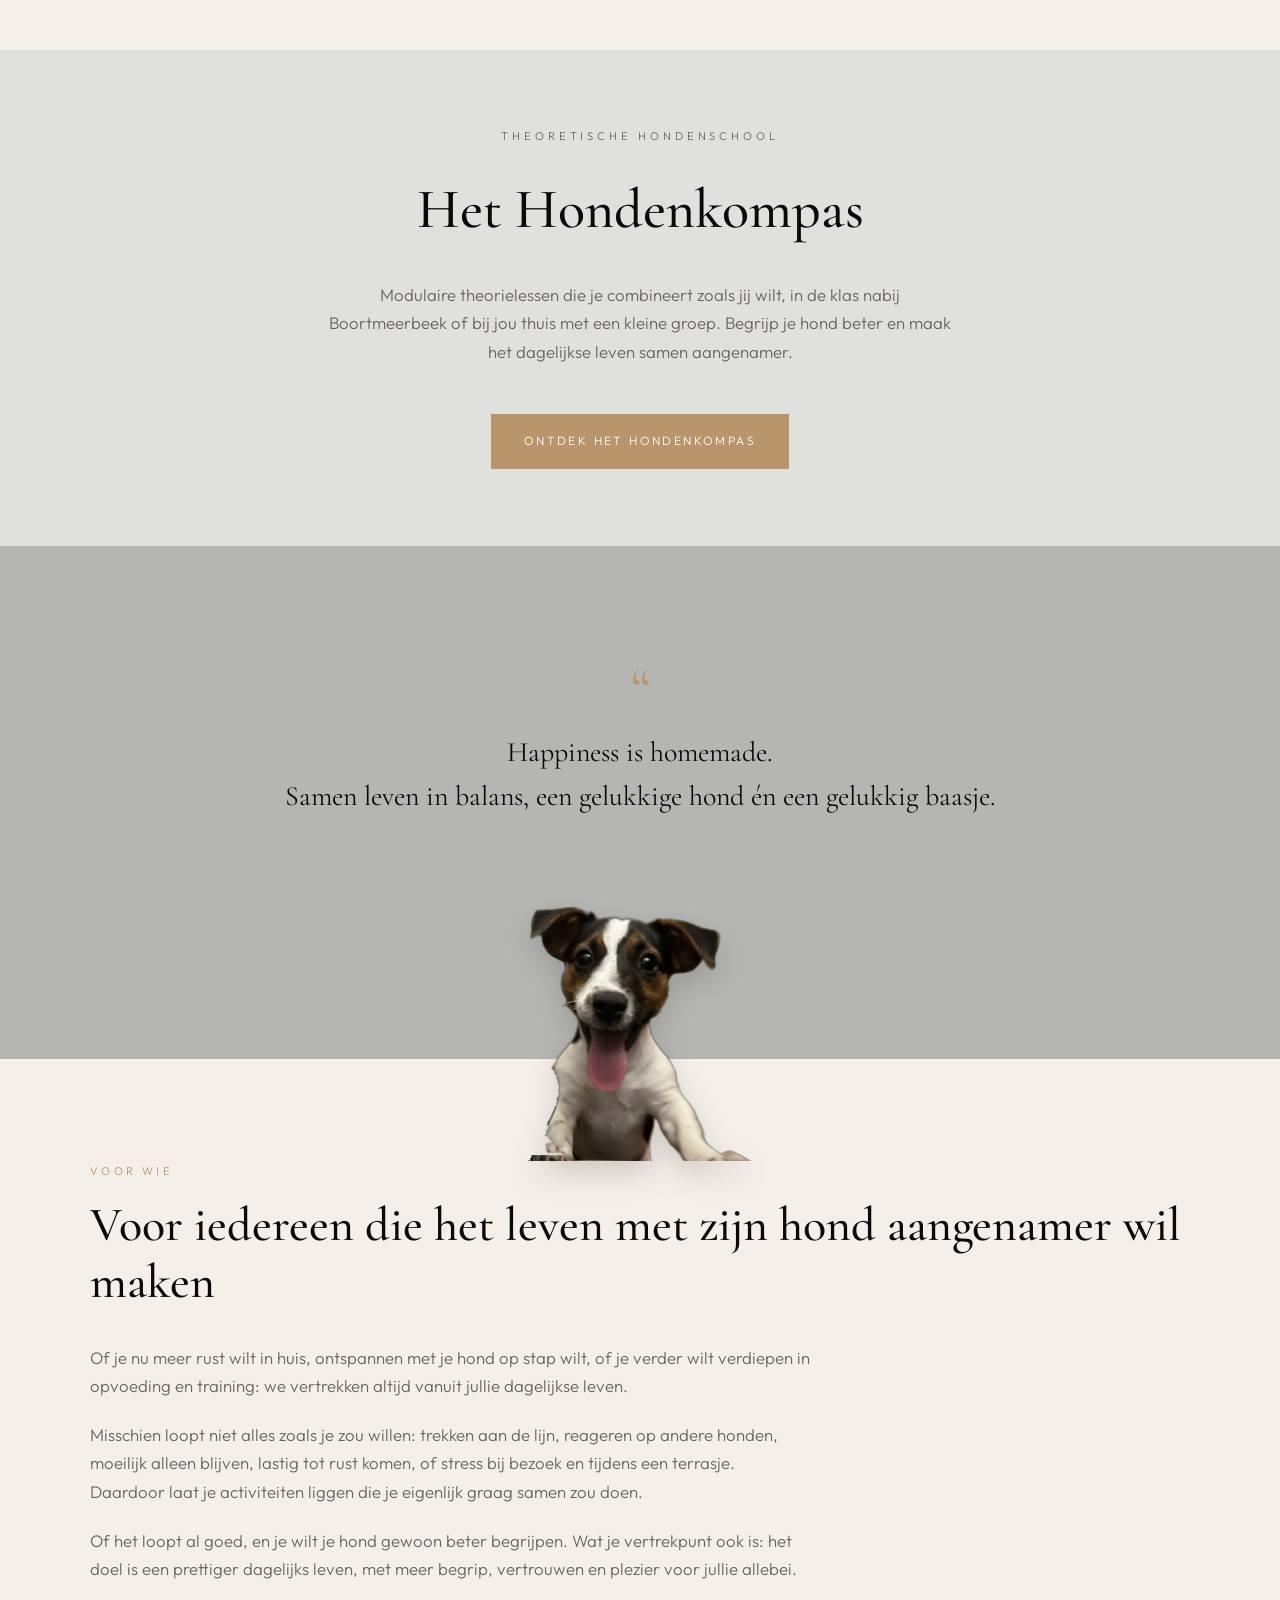
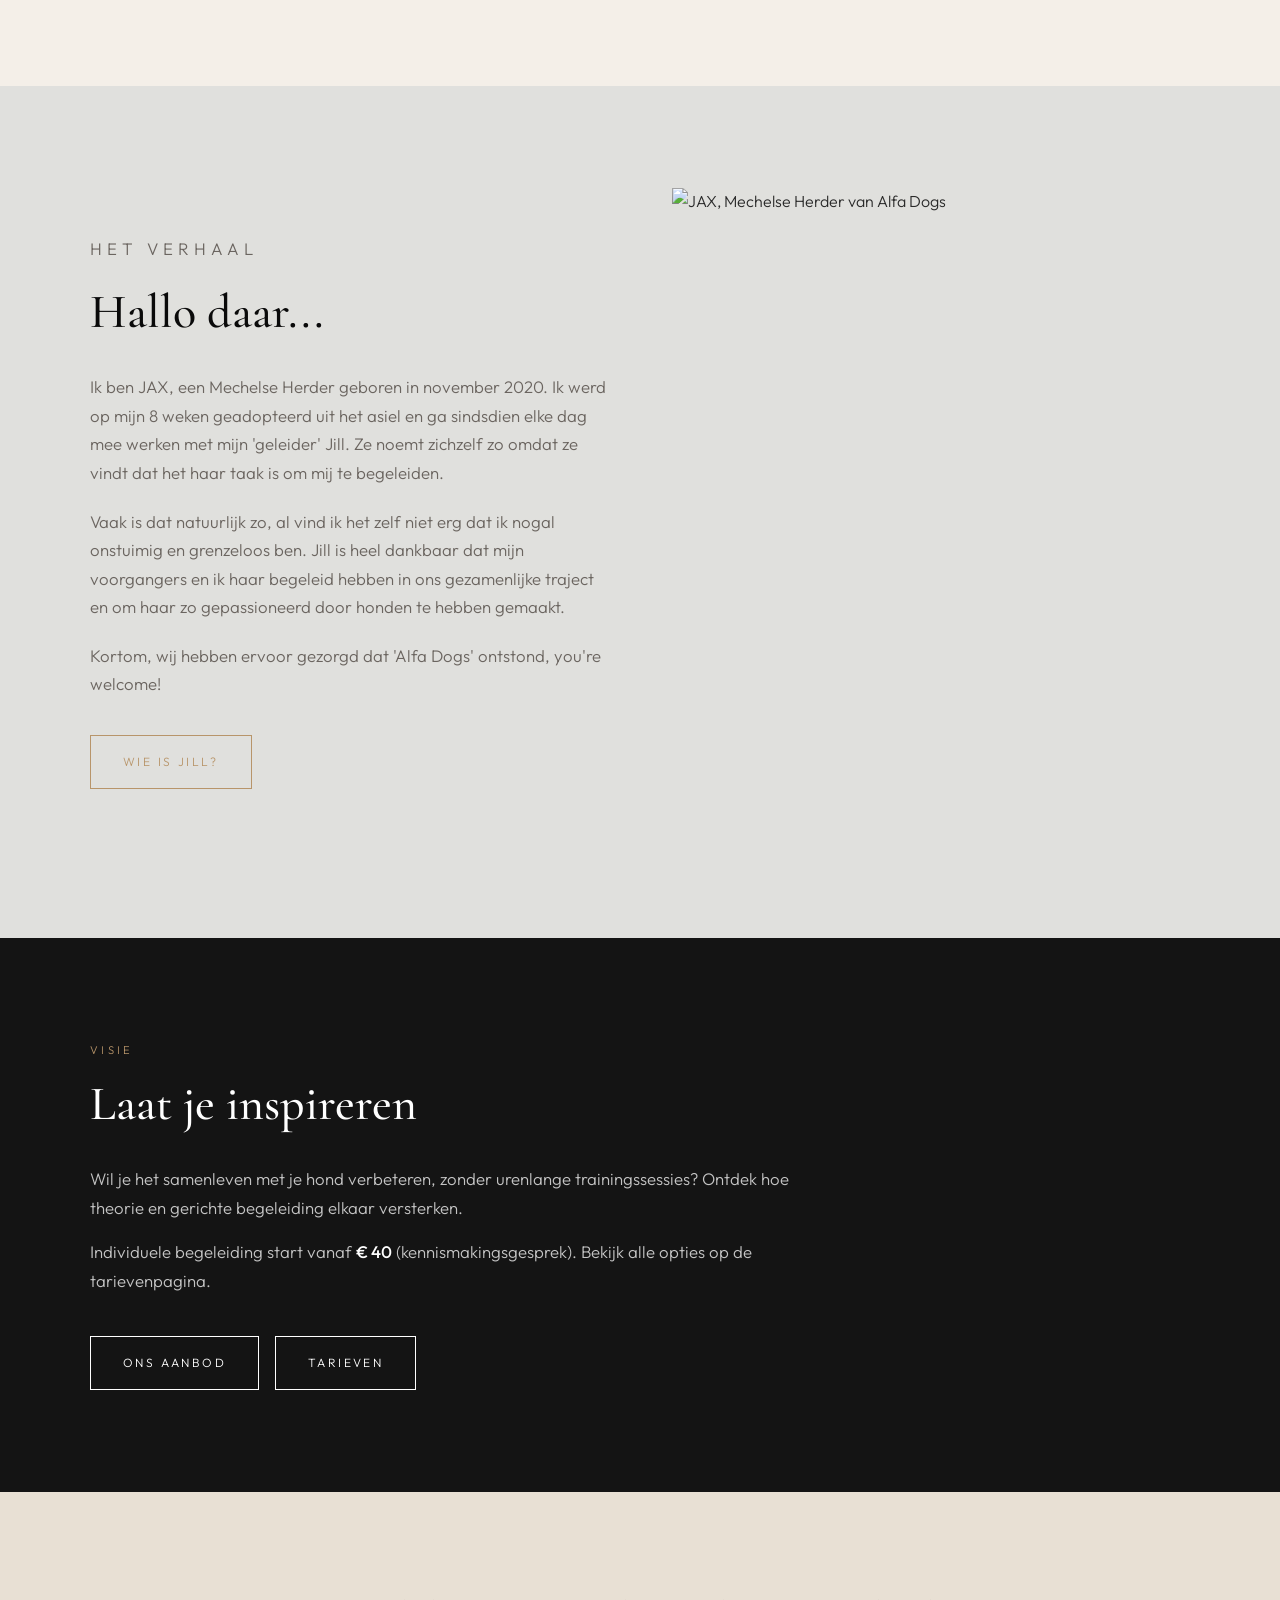
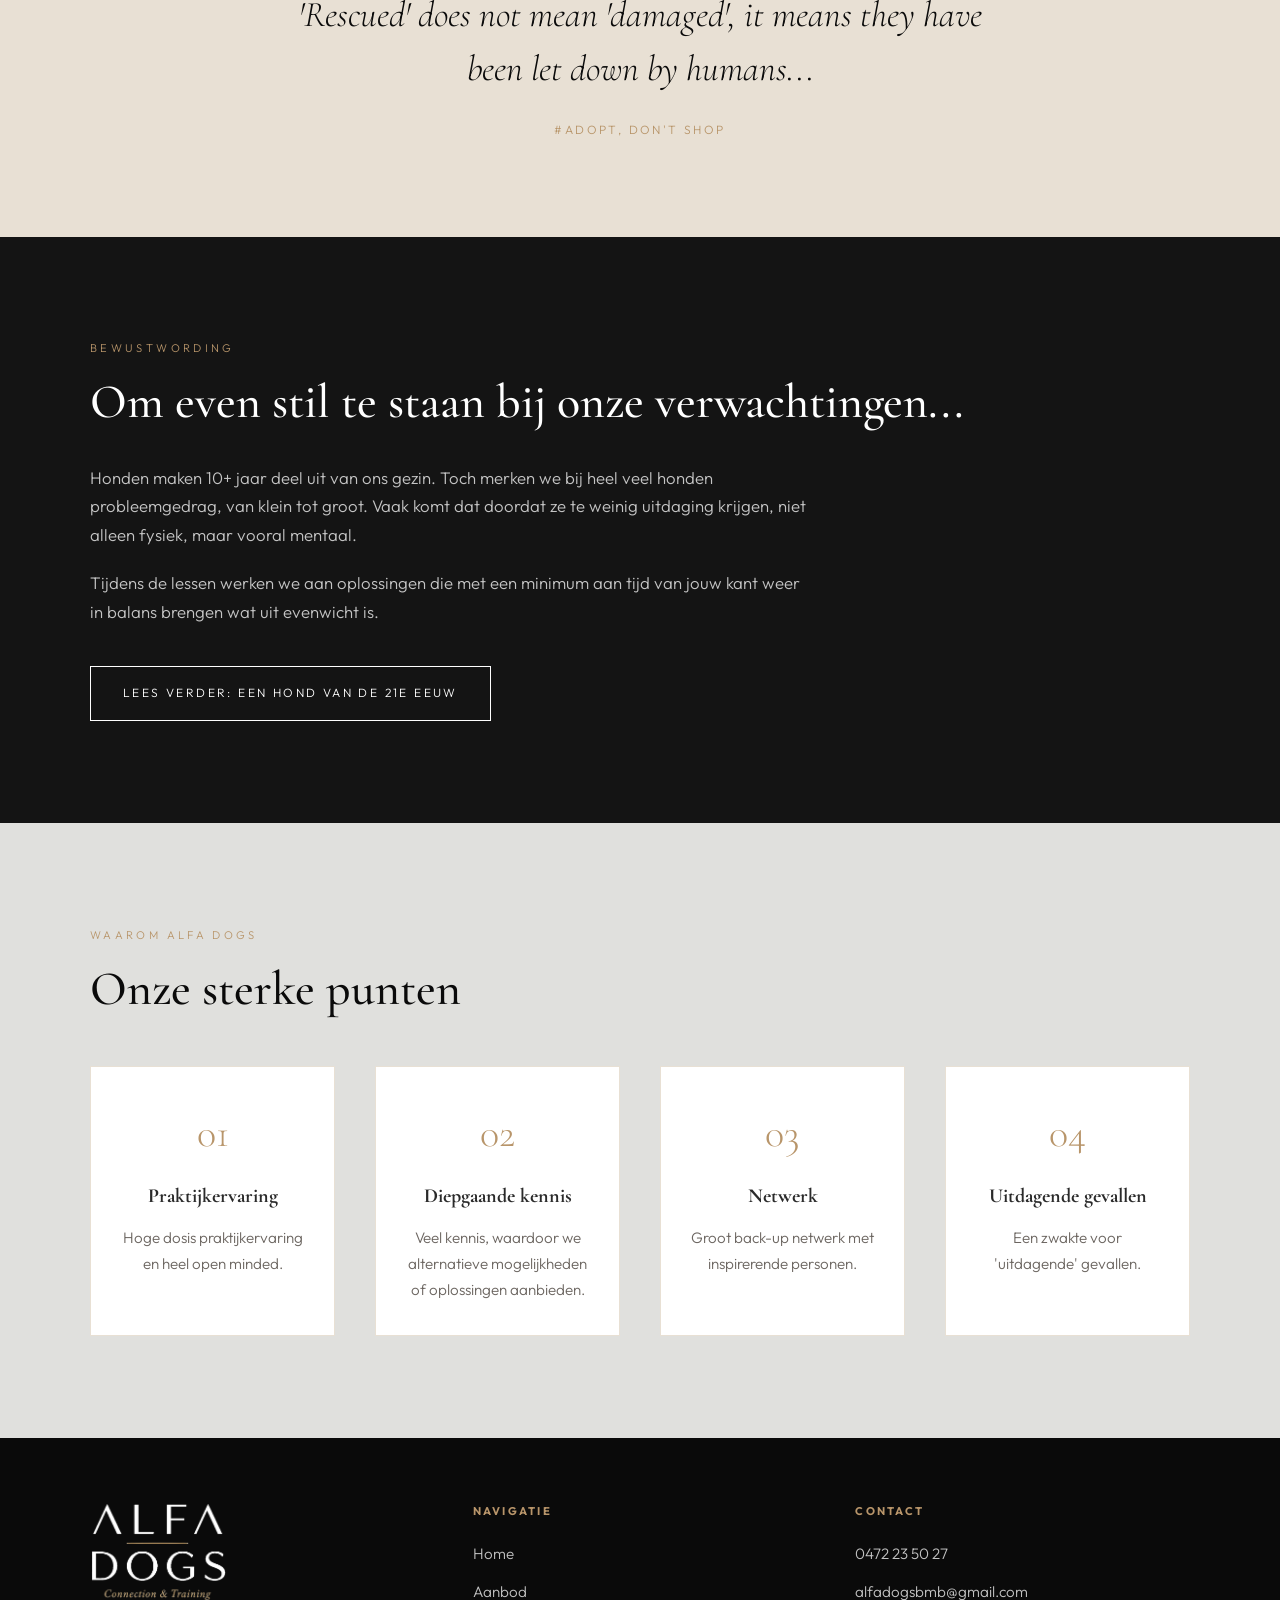
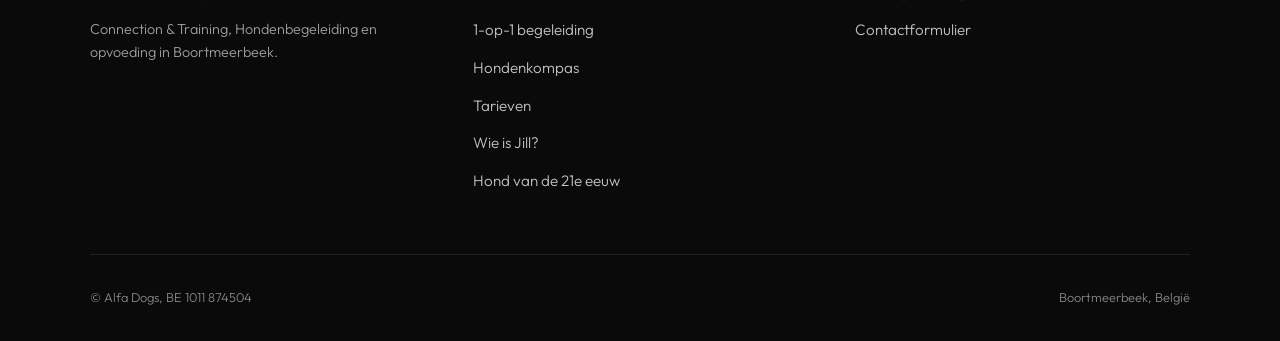
==== commit 159f42cd: "Add the puppy to the Happiness quote. Keep only the dog, with no room behind it, and let it break ou" ====
--- a/index.html
+++ b/index.html
@@ -89,12 +89,13 @@
       <a href="hondenkompas.html" class="btn btn-filled" style="margin-top:2rem;">Ontdek Het Hondenkompas</a>
     </section>
 
-    <section class="quote-section quote-gray">
+    <section class="quote-section quote-gray has-puppy">
       <div class="quote-mark">“</div>
       <p class="quote-text">
         Happiness is homemade.<br>
         Samen leven in balans, een gelukkige hond én een gelukkig baasje.
       </p>
+      <img class="quote-puppy" src="images/quote-puppy.png" alt="Puppy met de tong uit" width="457" height="520">
     </section>
 
     <section class="section section-cream">
--- a/css/styles.css
+++ b/css/styles.css
@@ -443,6 +443,30 @@
   color: var(--color-black);
 }
 
+.quote-section.has-puppy {
+  position: relative;
+  z-index: 2;
+  overflow: visible;
+  padding-bottom: clamp(11rem, 22vw, 15rem);
+}
+
+.quote-puppy {
+  position: absolute;
+  left: 50%;
+  bottom: 0;
+  width: min(52vw, 14rem);
+  height: auto;
+  transform: translate(-50%, 40%);
+  pointer-events: none;
+  user-select: none;
+  filter: drop-shadow(0 12px 14px rgba(10, 10, 10, 0.16));
+}
+
+.quote-section.has-puppy + .section {
+  position: relative;
+  z-index: 1;
+}
+
 /* Sections */
 .section {
   padding: clamp(4rem, 8vw, 7rem) 2rem;
@@ -1295,6 +1319,14 @@
     direction: ltr;
   }
 
+  .quote-puppy {
+    width: min(58vw, 12rem);
+  }
+
+  .quote-section.has-puppy + .section {
+    padding-top: 7.5rem;
+  }
+
   .footer-bottom {
     flex-direction: column;
     gap: 0.5rem;
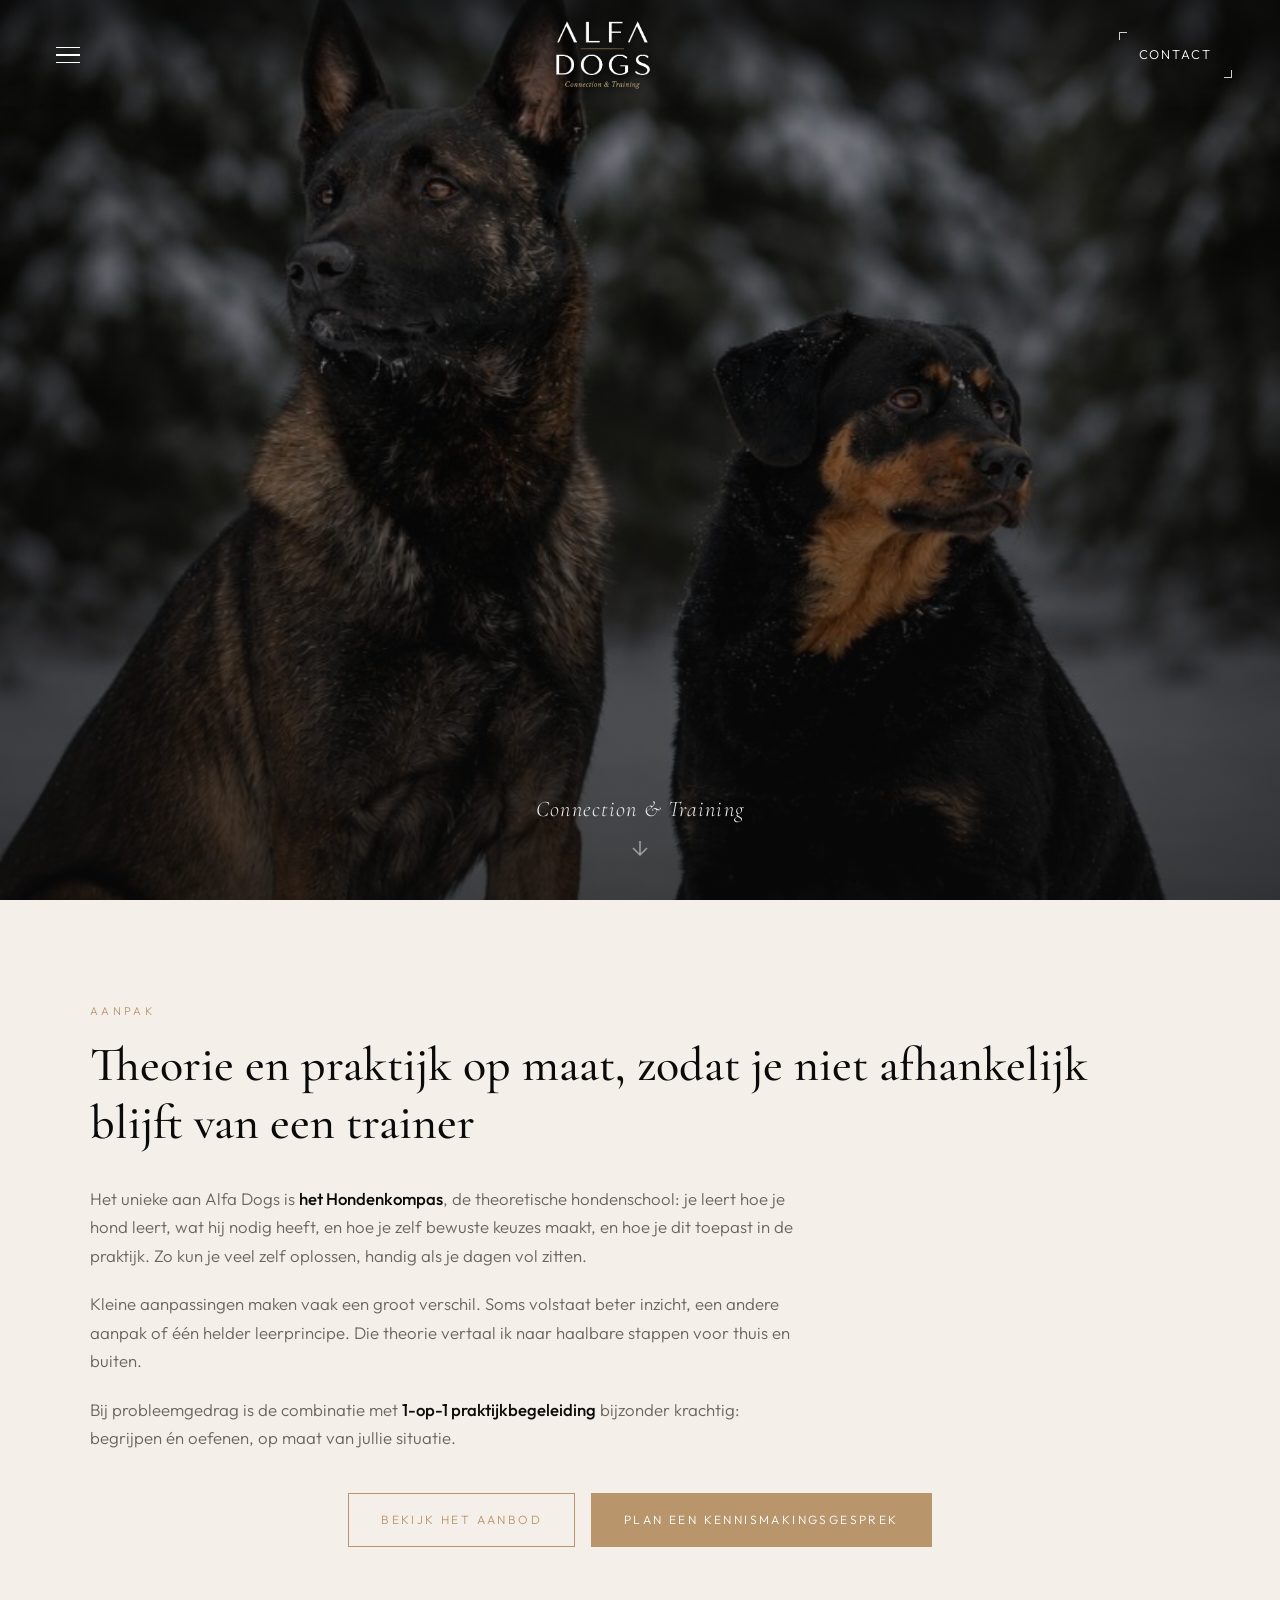
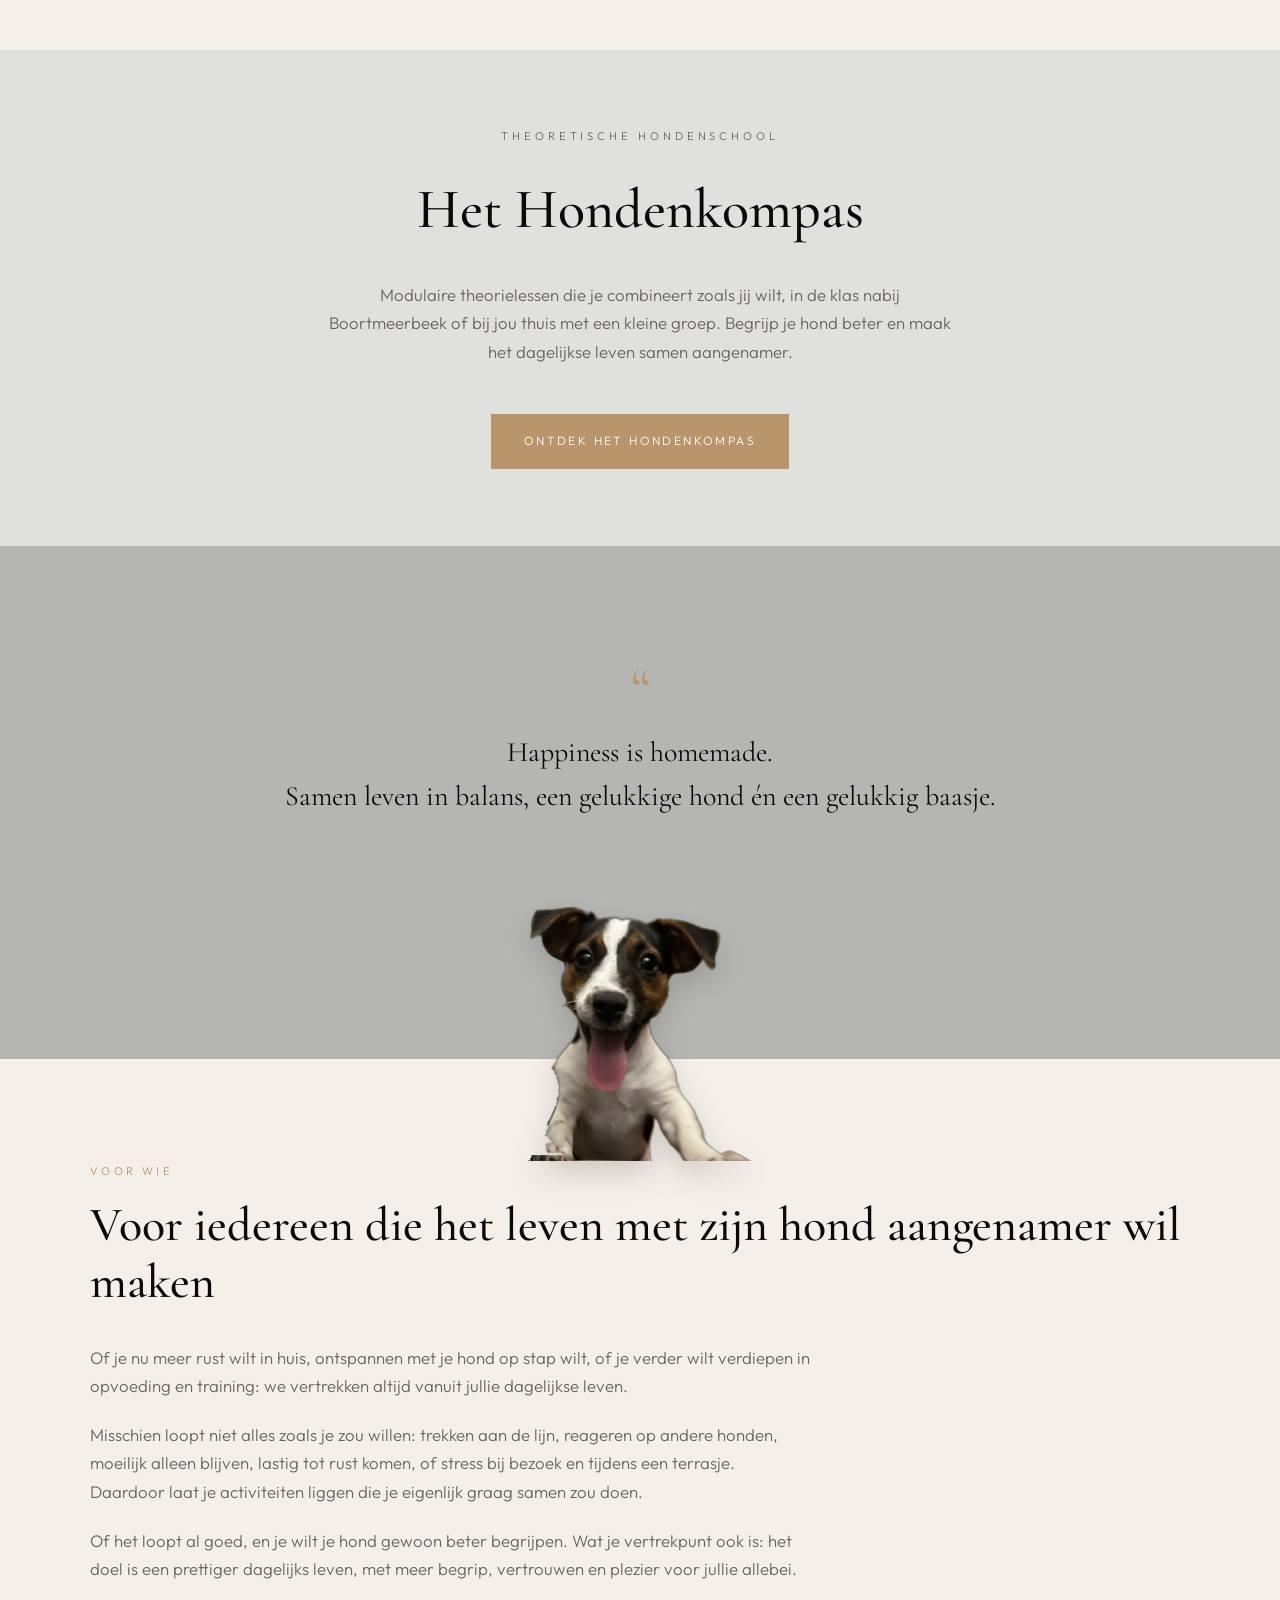
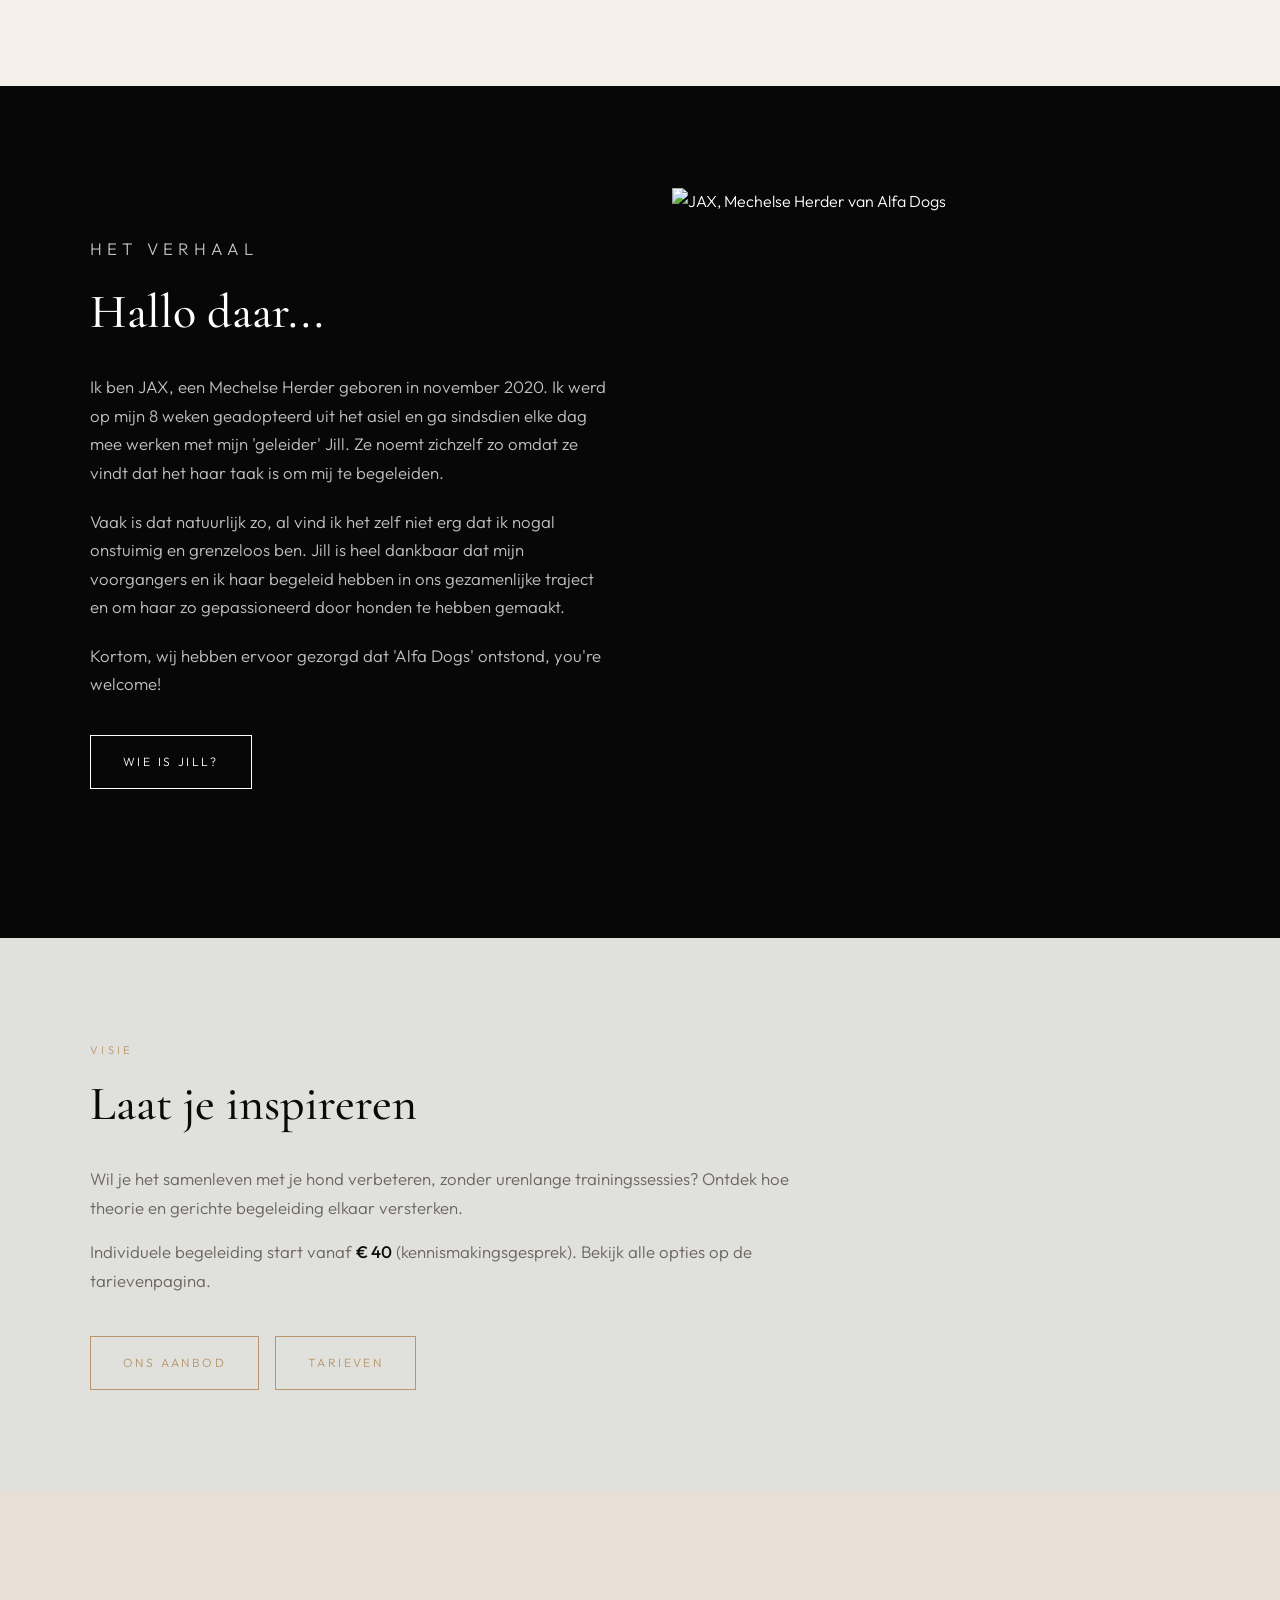
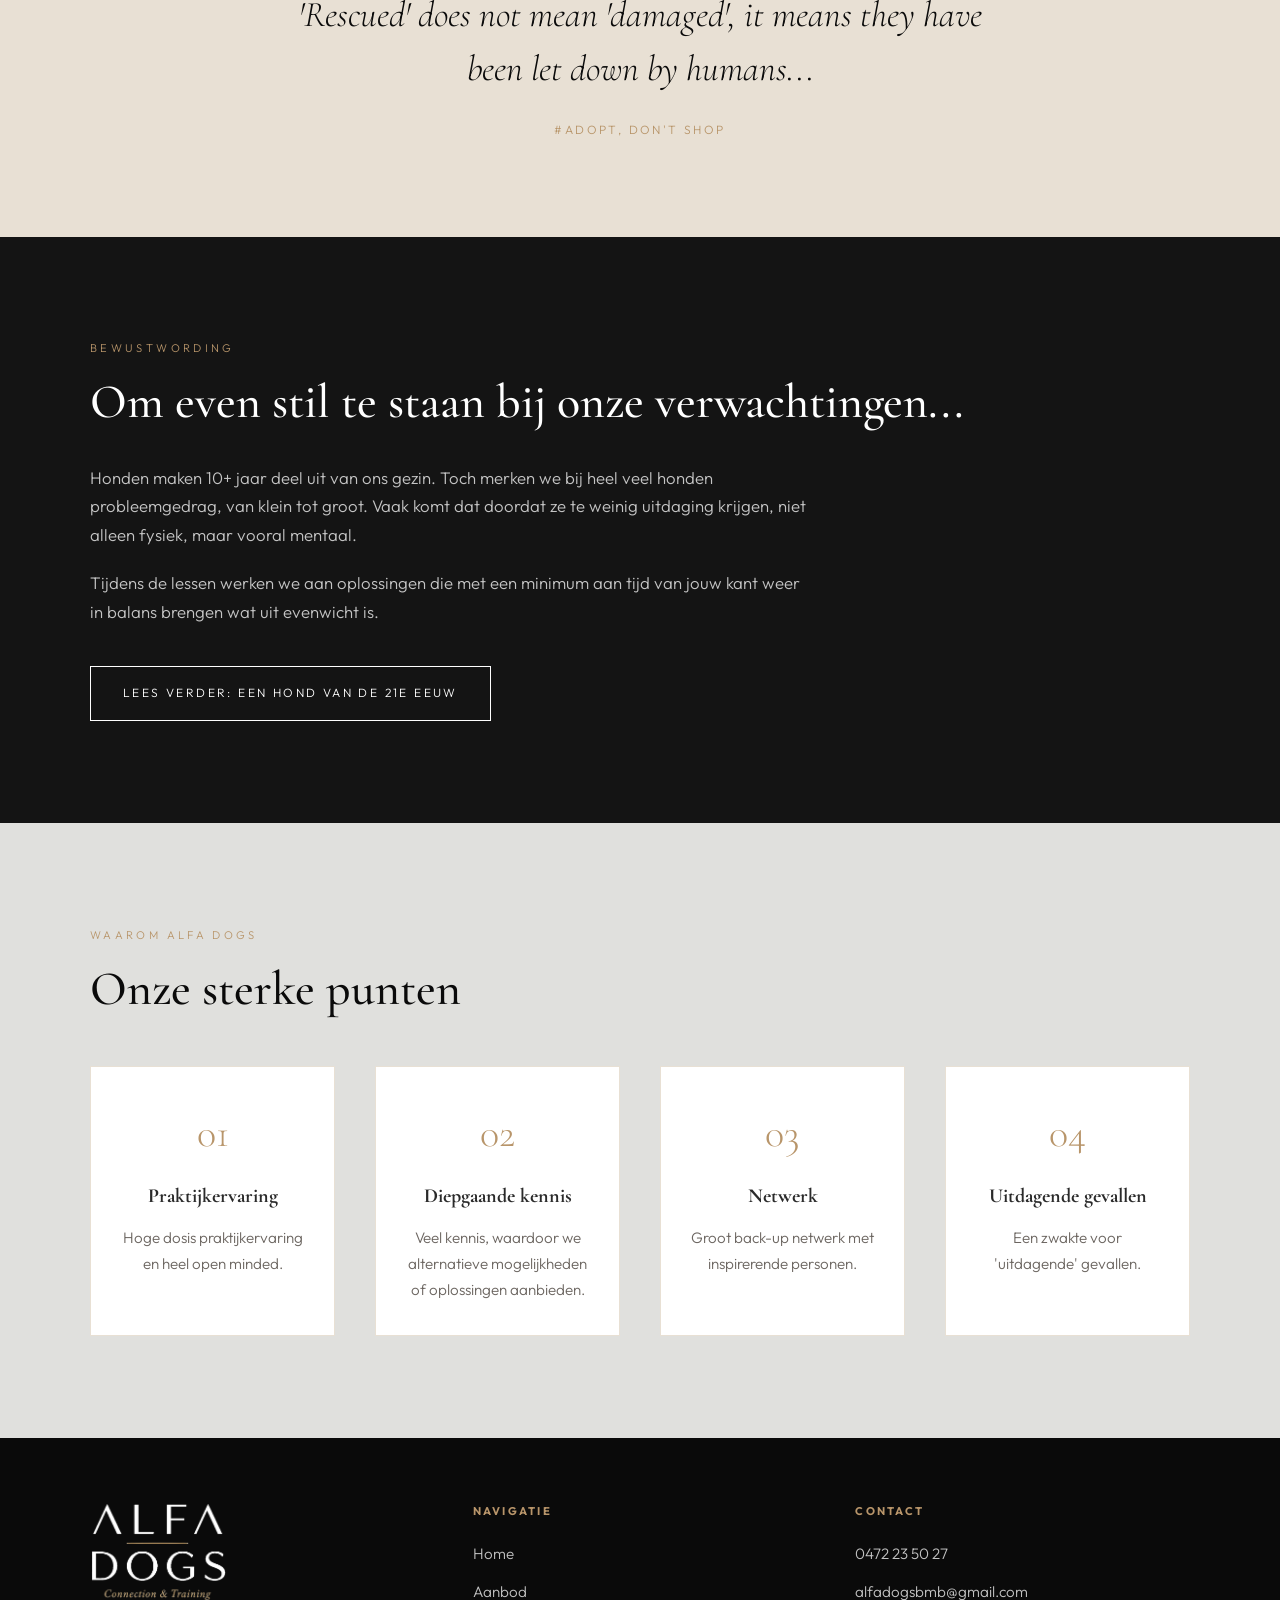
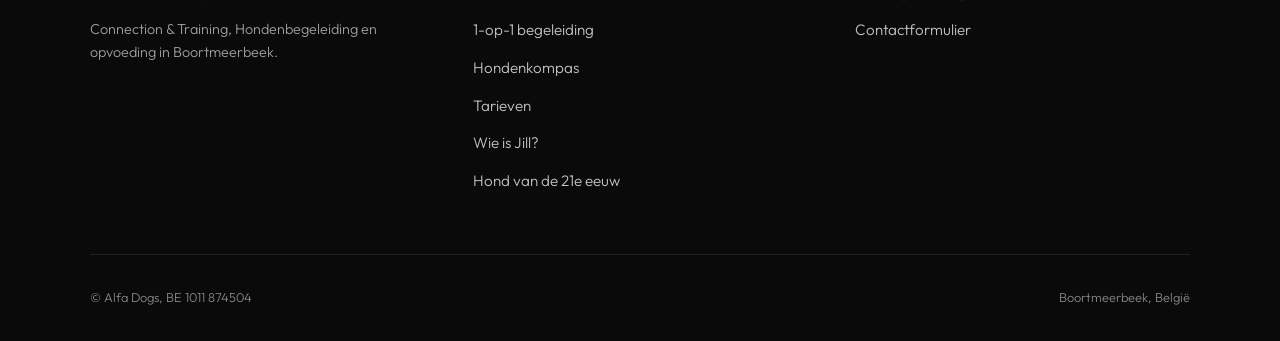
==== commit f5ee8aa4: "Match the story section to the black photo. Keep the homepage alternating by turning Visie gray afte" ====
--- a/index.html
+++ b/index.html
@@ -116,7 +116,7 @@
       </div>
     </section>
 
-    <section id="verhaal" class="section section-gray">
+    <section id="verhaal" class="section section-dark">
       <div class="section-inner split">
         <div class="split-content">
           <p class="section-label">Het verhaal</p>
@@ -124,7 +124,7 @@
           <p>Ik ben JAX, een Mechelse Herder geboren in november 2020. Ik werd op mijn 8 weken geadopteerd uit het asiel en ga sindsdien elke dag mee werken met mijn 'geleider' Jill. Ze noemt zichzelf zo omdat ze vindt dat het haar taak is om mij te begeleiden.</p>
           <p>Vaak is dat natuurlijk zo, al vind ik het zelf niet erg dat ik nogal onstuimig en grenzeloos ben. Jill is heel dankbaar dat mijn voorgangers en ik haar begeleid hebben in ons gezamenlijke traject en om haar zo gepassioneerd door honden te hebben gemaakt.</p>
           <p>Kortom, wij hebben ervoor gezorgd dat 'Alfa Dogs' ontstond, you're welcome!</p>
-          <a href="jill.html" class="btn">Wie is Jill?</a>
+          <a href="jill.html" class="btn btn-light">Wie is Jill?</a>
         </div>
         <div class="split-image">
           <img src="images/jax.jpg" alt="JAX, Mechelse Herder van Alfa Dogs" loading="lazy">
@@ -132,19 +132,19 @@
       </div>
     </section>
 
-    <section class="section section-dark">
+    <section class="section section-gray">
       <div class="section-inner">
         <p class="section-label">Visie</p>
         <h2 class="section-title">Laat je inspireren</h2>
-        <p style="max-width:720px;color:rgba(255,255,255,0.75);font-size:1.05rem;margin-bottom:1rem;">
+        <p style="max-width:720px;color:var(--color-text-muted);font-size:1.05rem;margin-bottom:1rem;">
           Wil je het samenleven met je hond verbeteren, zonder urenlange trainingssessies? Ontdek hoe theorie en gerichte begeleiding elkaar versterken.
         </p>
-        <p style="max-width:720px;color:rgba(255,255,255,0.75);font-size:1.05rem;">
-          Individuele begeleiding start vanaf <strong style="color:#fff;font-weight:500;">&euro;&nbsp;40</strong> (kennismakingsgesprek). Bekijk alle opties op de tarievenpagina.
+        <p style="max-width:720px;color:var(--color-text-muted);font-size:1.05rem;">
+          Individuele begeleiding start vanaf <strong style="color:var(--color-black);font-weight:500;">&euro;&nbsp;40</strong> (kennismakingsgesprek). Bekijk alle opties op de tarievenpagina.
         </p>
         <div class="cta-row">
-          <a href="aanbod.html" class="btn btn-light">Ons aanbod</a>
-          <a href="tarieven.html" class="btn btn-light">Tarieven</a>
+          <a href="aanbod.html" class="btn">Ons aanbod</a>
+          <a href="tarieven.html" class="btn">Tarieven</a>
         </div>
       </div>
     </section>
--- a/css/styles.css
+++ b/css/styles.css
@@ -541,8 +541,9 @@
   background: #141414;
 }
 
+#verhaal,
 #verhaal .split-image {
-  background: #e0e0dd;
+  background: #070707;
 }
 
 .split-image img {
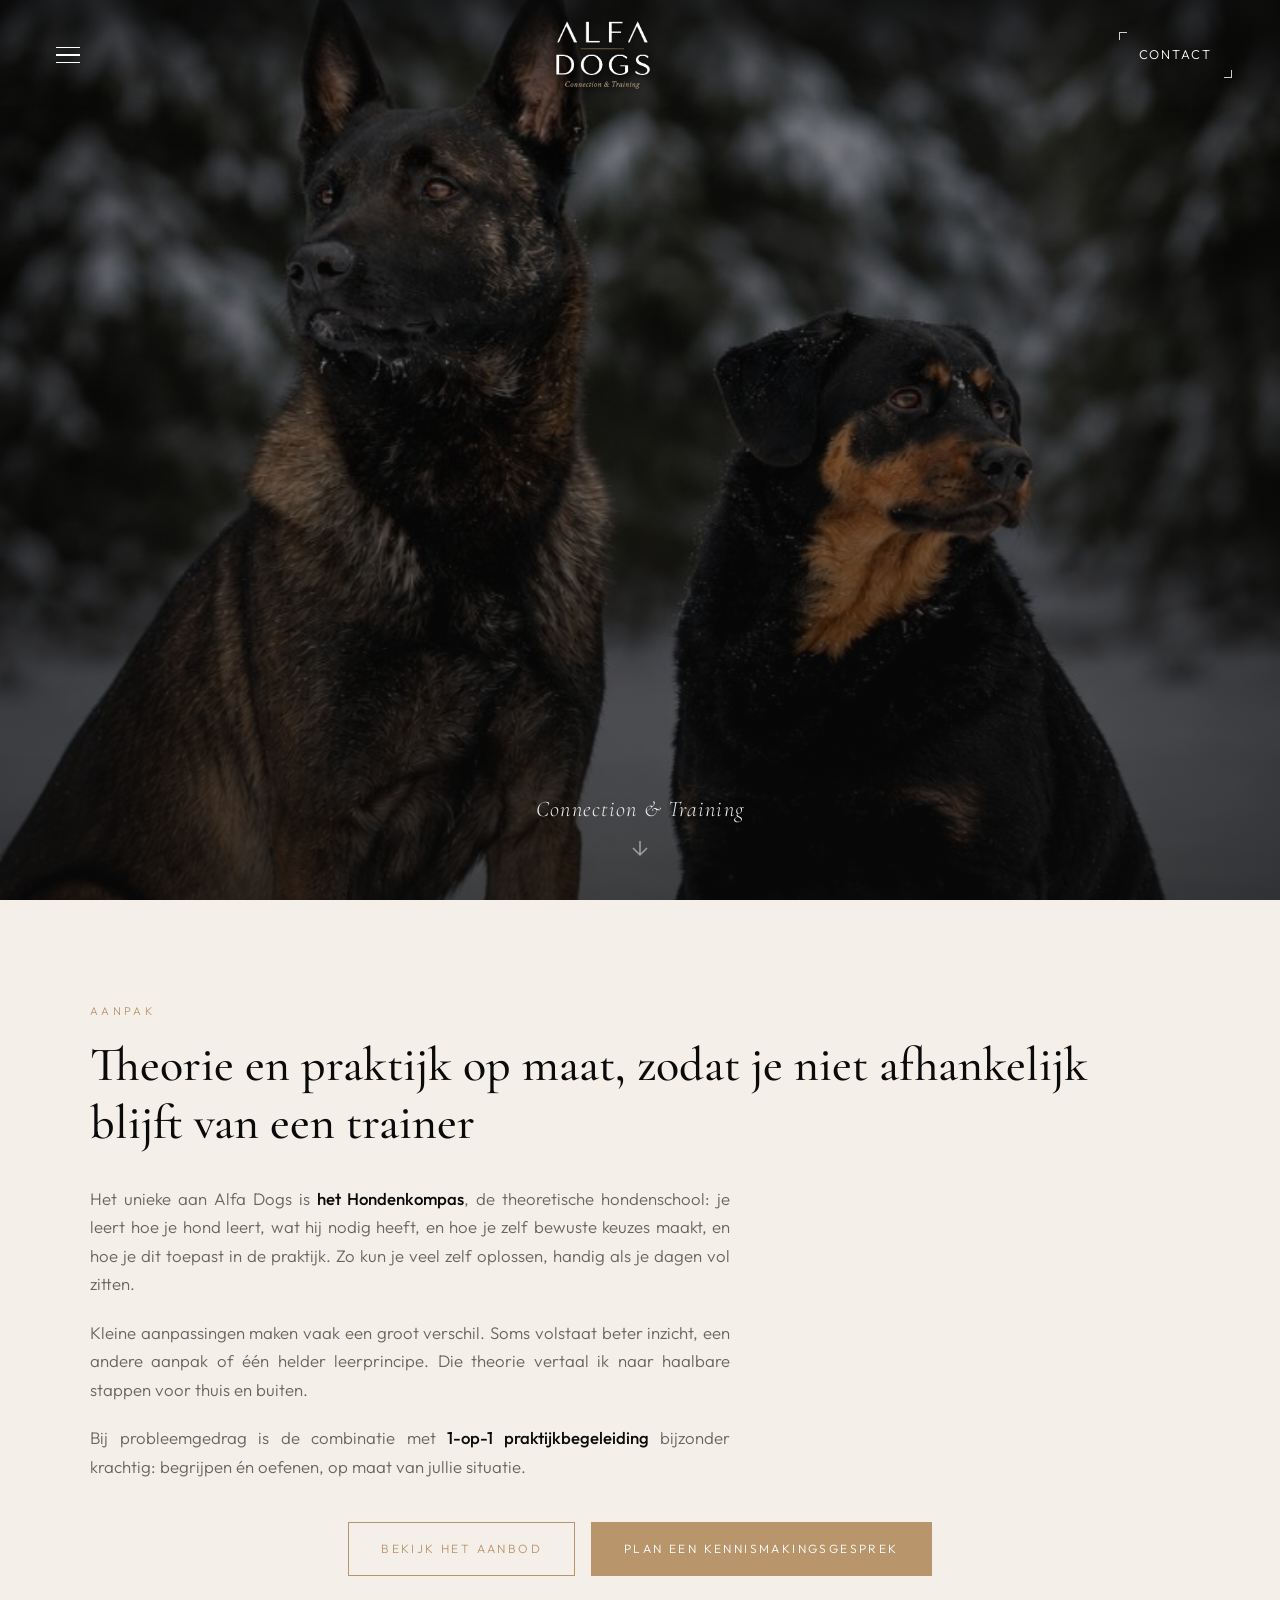
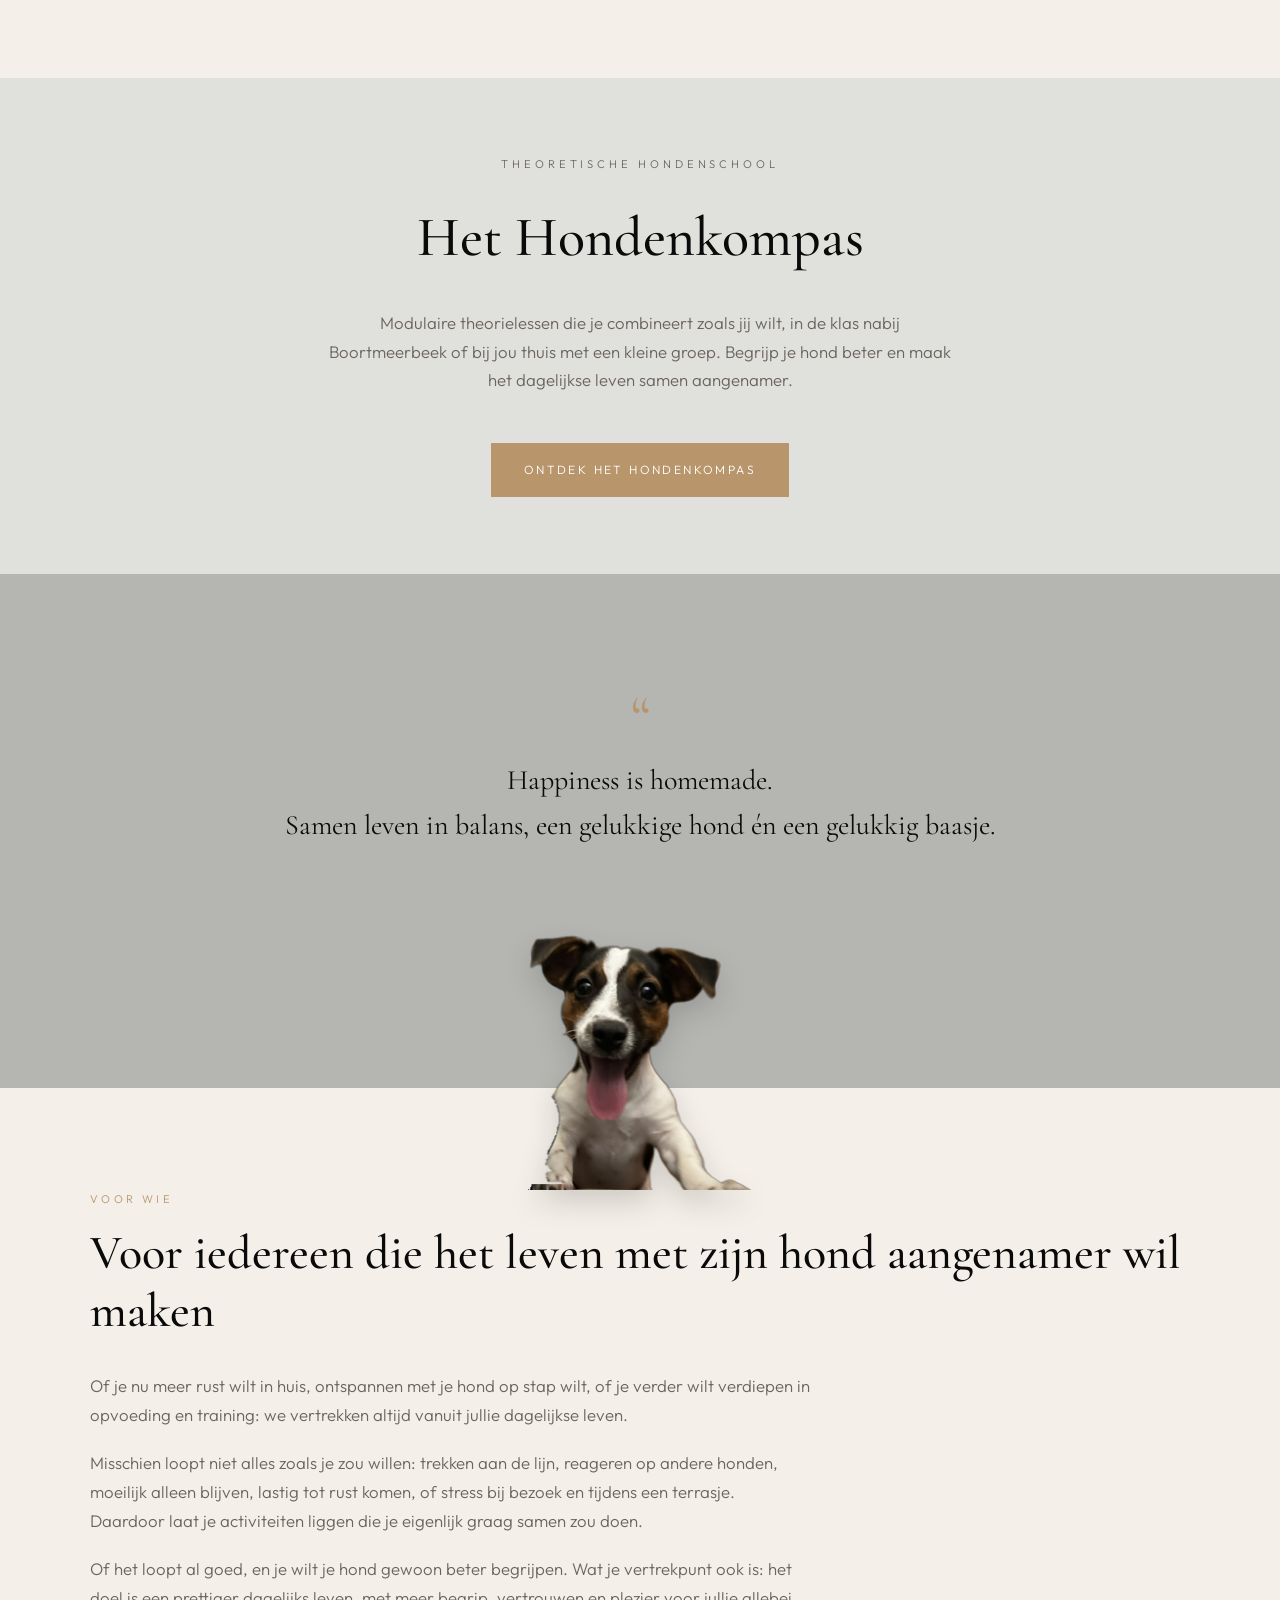
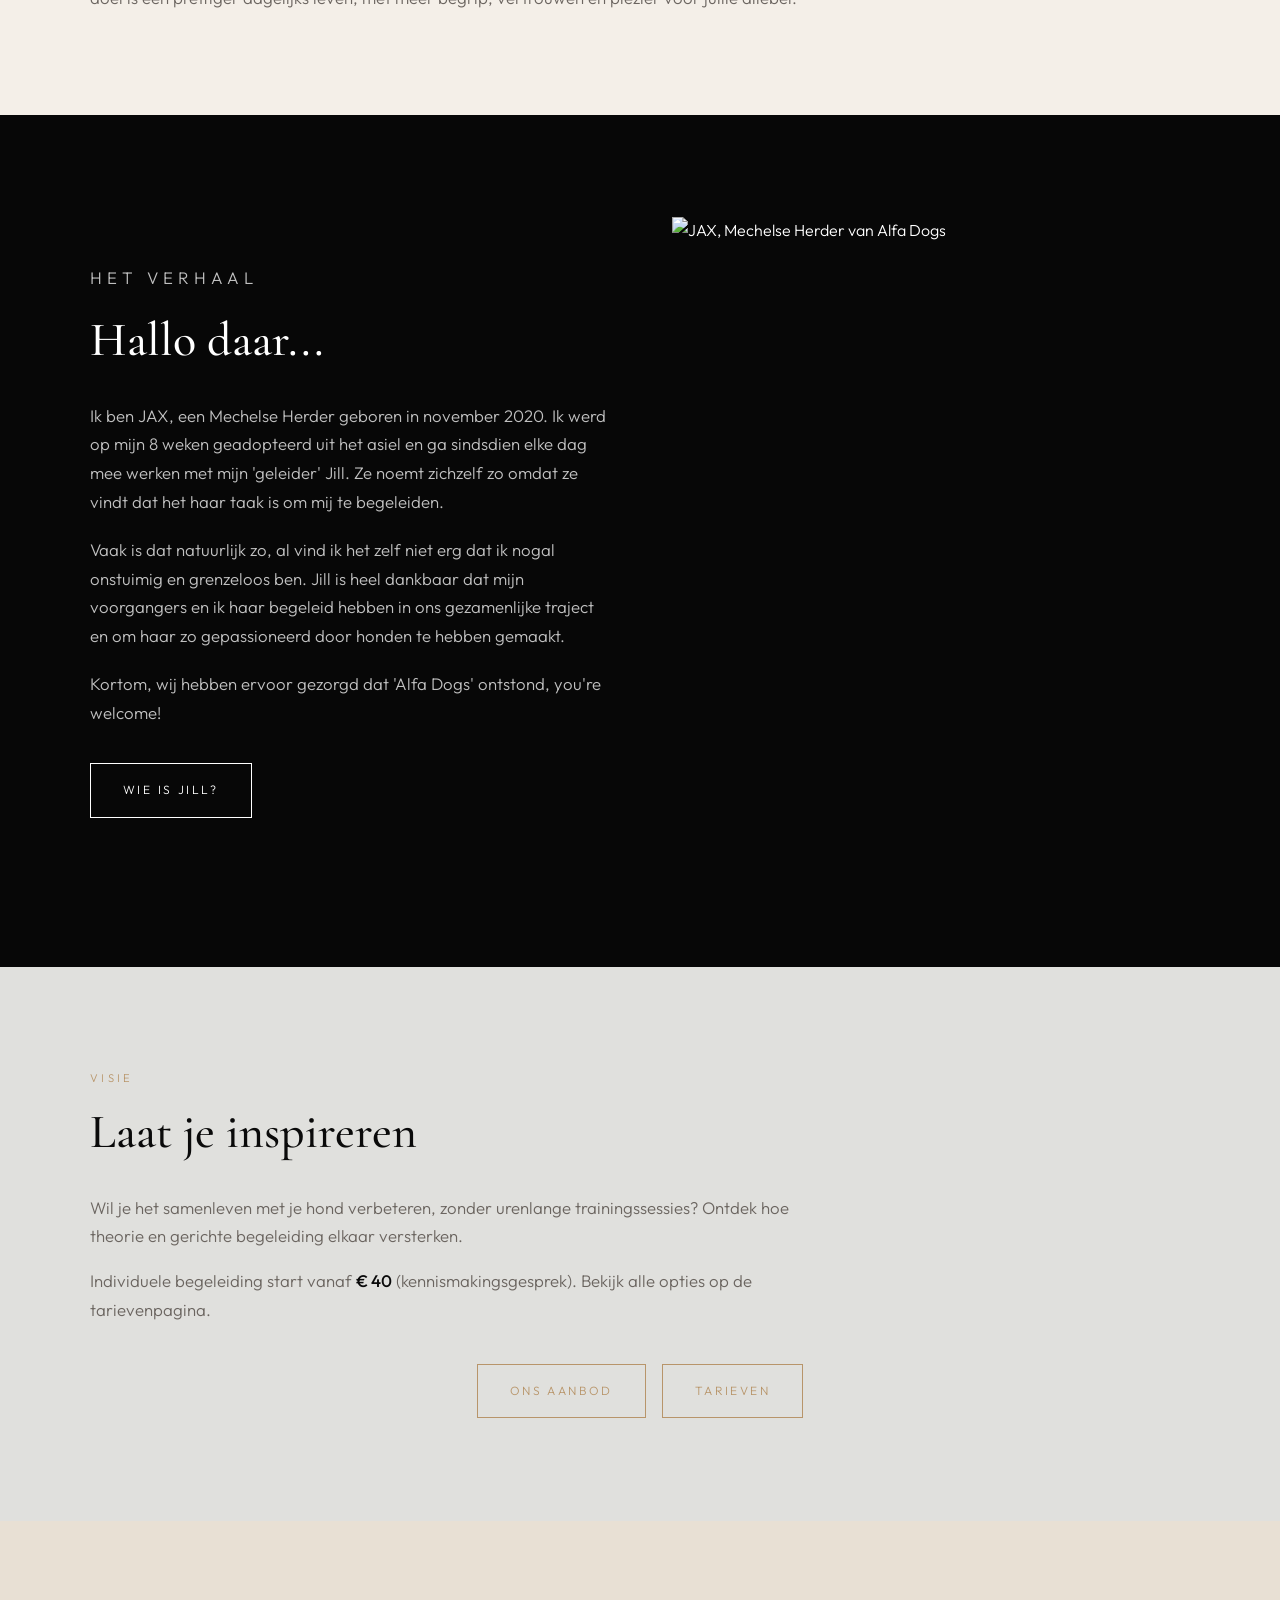
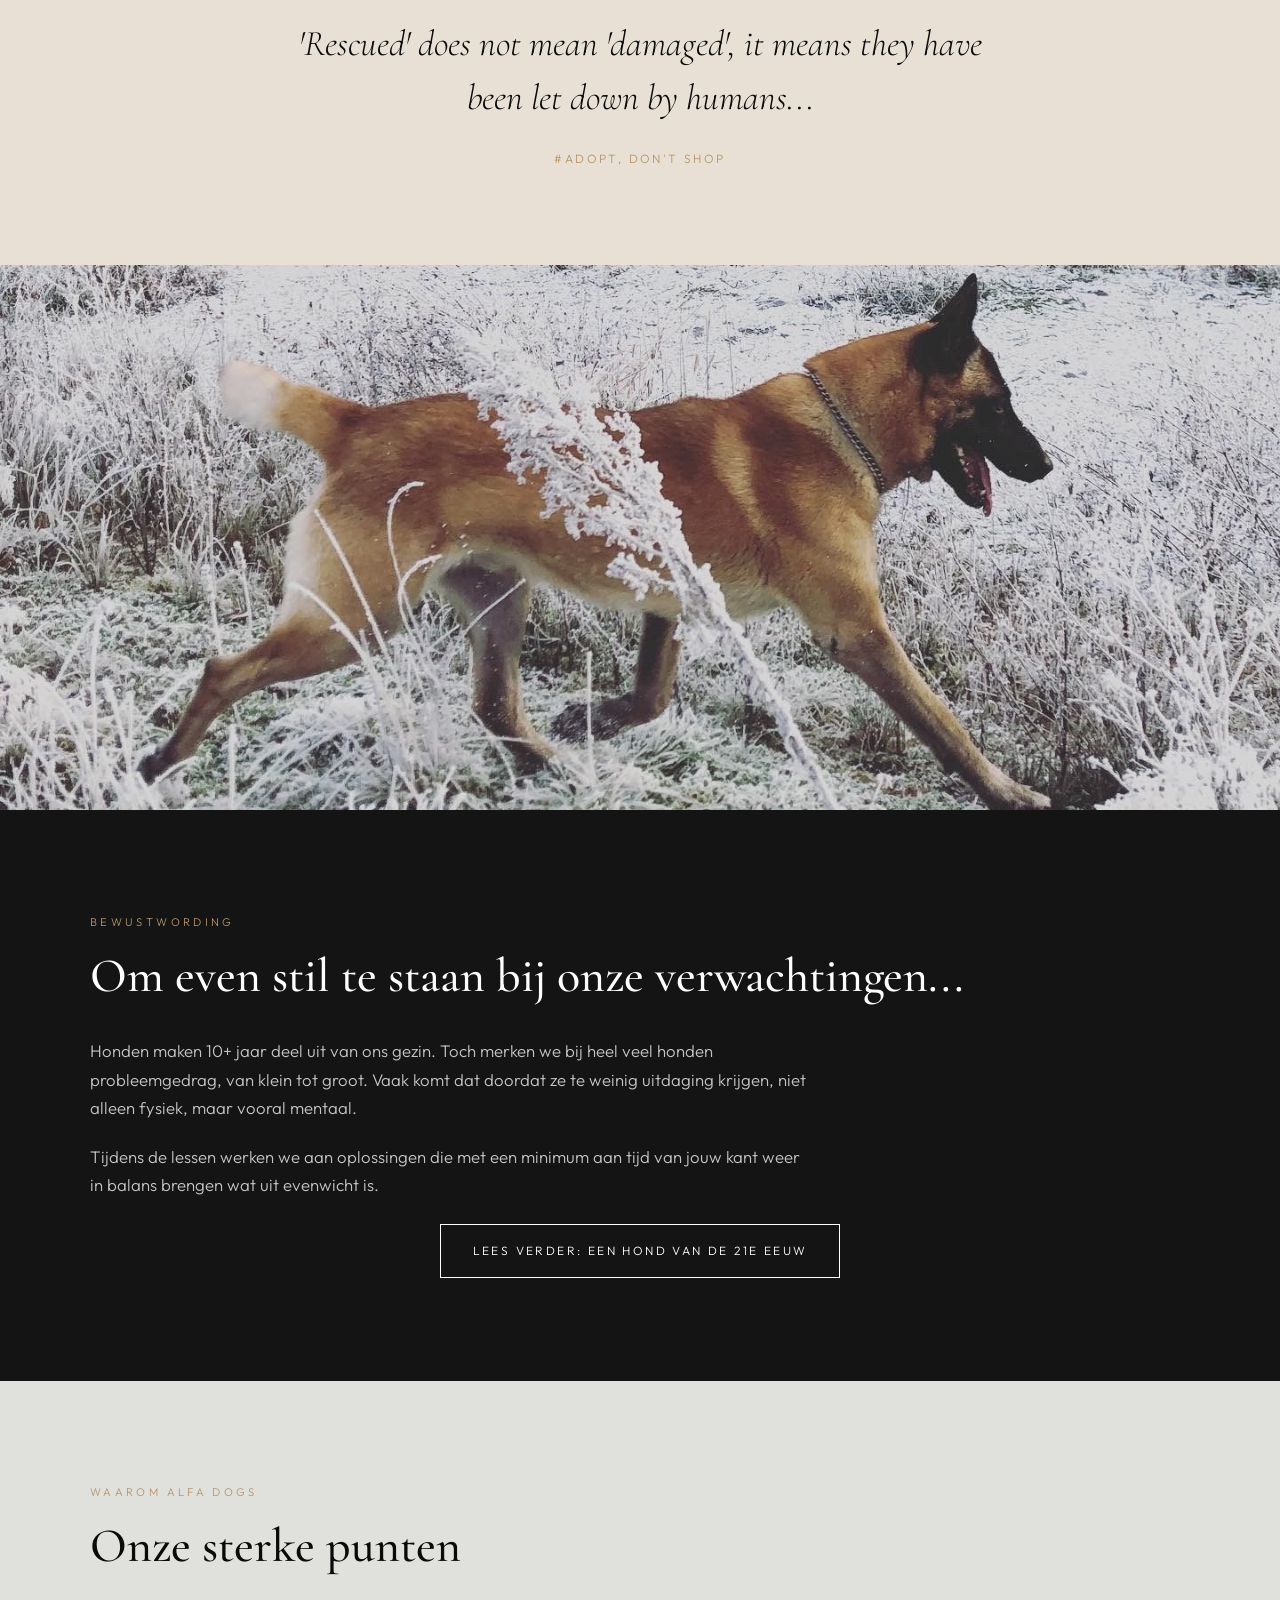
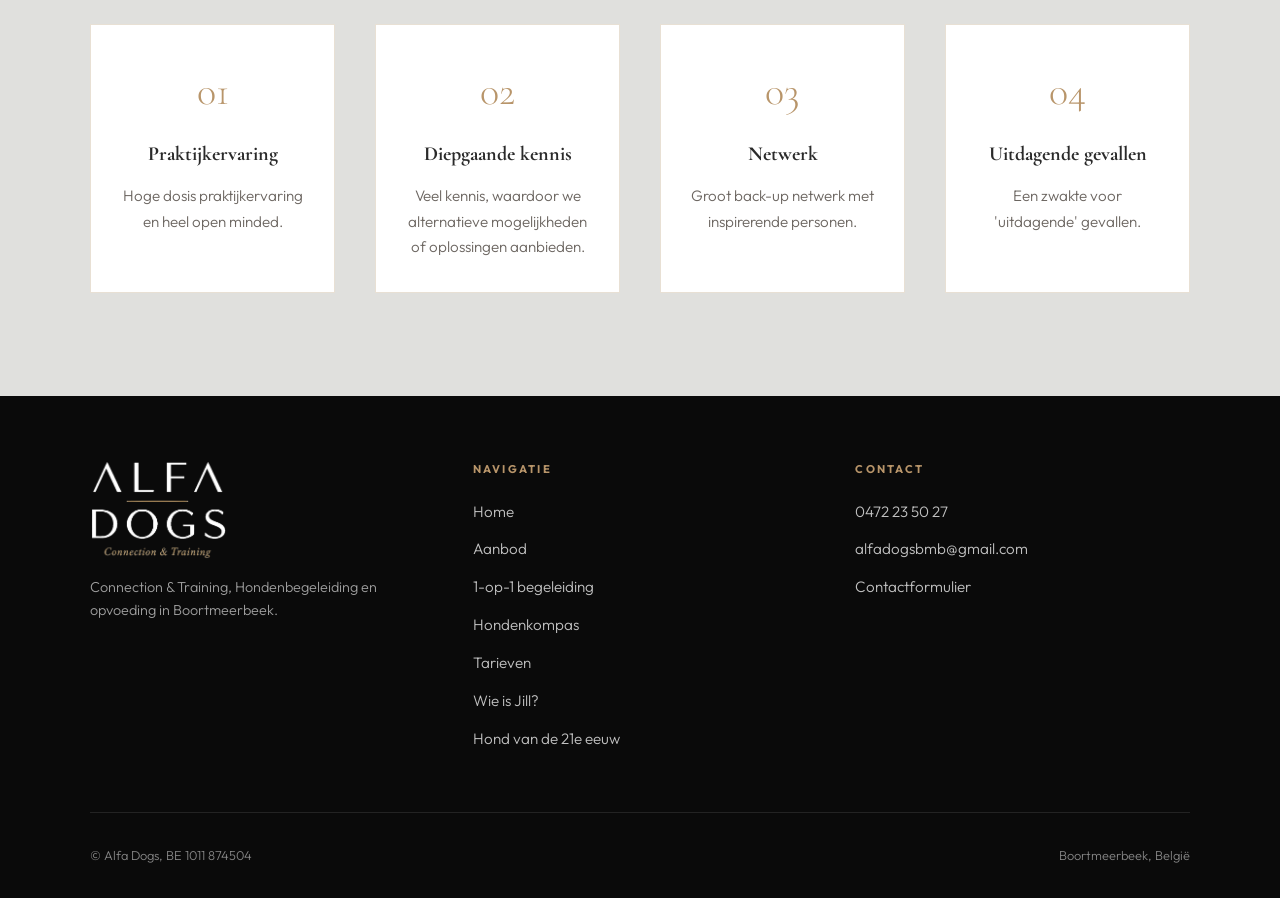
==== commit eefd7f31: "Bring the other page changes onto the homepage line. Keep the current homepage order, colors, puppy," ====
--- a/index.html
+++ b/index.html
@@ -67,15 +67,17 @@
       <div class="section-inner">
         <p class="section-label">Aanpak</p>
         <h2 class="section-title">Theorie en praktijk op maat, zodat je niet afhankelijk blijft van een trainer</h2>
-        <p style="max-width:720px;color:var(--color-text-muted);font-size:1.05rem;margin-bottom:1.25rem;">
-          Het unieke aan Alfa Dogs is <strong style="color:var(--color-black);font-weight:500;">het Hondenkompas</strong>, de theoretische hondenschool: je leert hoe je hond leert, wat hij nodig heeft, en hoe je zelf bewuste keuzes maakt, en hoe je dit toepast in de praktijk. Zo kun je veel zelf oplossen, handig als je dagen vol zitten.
-        </p>
-        <p style="max-width:720px;color:var(--color-text-muted);font-size:1.05rem;margin-bottom:1.25rem;">
-          Kleine aanpassingen maken vaak een groot verschil. Soms volstaat beter inzicht, een andere aanpak of één helder leerprincipe. Die theorie vertaal ik naar haalbare stappen voor thuis en buiten.
-        </p>
-        <p style="max-width:720px;color:var(--color-text-muted);font-size:1.05rem;margin-bottom:1.5rem;">
-          Bij probleemgedrag is de combinatie met <strong style="color:var(--color-black);font-weight:500;">1-op-1 praktijkbegeleiding</strong> bijzonder krachtig: begrijpen én oefenen, op maat van jullie situatie.
-        </p>
+        <div class="intro-copy">
+          <p>
+            Het unieke aan Alfa Dogs is <strong>het Hondenkompas</strong>, de theoretische hondenschool: je leert hoe je hond leert, wat hij nodig heeft, en hoe je zelf bewuste keuzes maakt, en hoe je dit toepast in de praktijk. Zo kun je veel zelf oplossen, handig als je dagen vol zitten.
+          </p>
+          <p>
+            Kleine aanpassingen maken vaak een groot verschil. Soms volstaat beter inzicht, een andere aanpak of één helder leerprincipe. Die theorie vertaal ik naar haalbare stappen voor thuis en buiten.
+          </p>
+          <p>
+            Bij probleemgedrag is de combinatie met <strong>1-op-1 praktijkbegeleiding</strong> bijzonder krachtig: begrijpen én oefenen, op maat van jullie situatie.
+          </p>
+        </div>
         <div class="cta-row" style="justify-content:center;">
           <a href="aanbod.html" class="btn">Bekijk het aanbod</a>
           <a href="contact.html" class="btn btn-filled">Plan een kennismakingsgesprek</a>
@@ -142,7 +144,7 @@
         <p style="max-width:720px;color:var(--color-text-muted);font-size:1.05rem;">
           Individuele begeleiding start vanaf <strong style="color:var(--color-black);font-weight:500;">&euro;&nbsp;40</strong> (kennismakingsgesprek). Bekijk alle opties op de tarievenpagina.
         </p>
-        <div class="cta-row">
+        <div class="cta-row is-centered">
           <a href="aanbod.html" class="btn">Ons aanbod</a>
           <a href="tarieven.html" class="btn">Tarieven</a>
         </div>
@@ -155,6 +157,10 @@
       </blockquote>
       <cite>#Adopt, don't shop</cite>
     </section>
+
+    <figure class="section-band">
+      <img src="images/bewustwording-veld.jpg" alt="Mechelse herder wandelt door een berijpt veld" width="1440" height="613" loading="lazy">
+    </figure>
 
     <section class="section section-dark">
       <div class="section-inner">
--- a/css/styles.css
+++ b/css/styles.css
@@ -494,6 +494,30 @@
   color: var(--color-black);
 }
 
+.intro-copy {
+  max-width: 40rem;
+}
+
+.intro-copy p {
+  color: var(--color-text-muted);
+  font-size: 1.05rem;
+  line-height: 1.7;
+  margin-bottom: 1.25rem;
+  text-align: justify;
+  text-align-last: left;
+  hyphens: auto;
+  hyphenate-limit-chars: 7 3 3;
+}
+
+.intro-copy p:last-child {
+  margin-bottom: 1.5rem;
+}
+
+.intro-copy strong {
+  color: var(--color-black);
+  font-weight: 500;
+}
+
 .section-dark {
   background: var(--color-dark);
   color: var(--color-white);
@@ -550,6 +574,27 @@
   width: 100%;
   height: 100%;
   object-fit: cover;
+}
+
+.split-image.is-cutout {
+  aspect-ratio: auto;
+  background: transparent;
+  overflow: visible;
+}
+
+.split-image.is-cutout img {
+  width: 100%;
+  height: auto;
+  object-fit: contain;
+}
+
+.split.is-tall {
+  align-items: stretch;
+}
+
+.split.is-tall .split-image {
+  aspect-ratio: auto;
+  height: 100%;
 }
 
 .split-content p {
@@ -754,6 +799,17 @@
   color: var(--color-accent);
 }
 
+.section-band {
+  margin: 0;
+  line-height: 0;
+  background: var(--color-black);
+}
+
+.section-band img {
+  width: 100%;
+  height: auto;
+}
+
 /* Page hero (subpages) */
 .page-hero {
   position: relative;
@@ -795,6 +851,71 @@
   margin-top: 0.5rem;
 }
 
+.page-hero-clear .page-hero-bg {
+  opacity: 1;
+  background-position: center 62%;
+}
+
+.page-hero-clear::after {
+  content: "";
+  position: absolute;
+  inset: 0;
+  z-index: 1;
+  pointer-events: none;
+  background: linear-gradient(
+    to bottom,
+    rgba(10, 10, 10, 0.34) 0%,
+    rgba(10, 10, 10, 0.05) 18%,
+    rgba(10, 10, 10, 0.05) 48%,
+    rgba(10, 10, 10, 0.55) 78%,
+    rgba(10, 10, 10, 0.68) 100%
+  );
+}
+
+.page-hero-kompas {
+  display: grid;
+  grid-template-columns: minmax(0, 1.15fr) minmax(16rem, 0.85fr);
+  align-items: end;
+  background: #f9f9f9;
+  min-height: 68vh;
+  padding: 7.5rem 0 0;
+}
+
+.page-hero-kompas .page-hero-content {
+  color: var(--color-black);
+  width: auto;
+  max-width: 40rem;
+  margin: 0;
+  padding: 1.5rem 2.5rem 3.5rem 3rem;
+}
+
+.page-hero-kompas .eyebrow {
+  font-size: 0.7rem;
+  letter-spacing: 0.3em;
+  text-transform: uppercase;
+  color: var(--color-accent);
+  margin-bottom: 0.75rem;
+}
+
+.page-hero-kompas .page-hero-content p:last-child {
+  color: var(--color-text-muted);
+  max-width: 26rem;
+  margin-top: 0.85rem;
+}
+
+.page-hero-kompas .page-hero-photo {
+  justify-self: end;
+  align-self: end;
+  width: auto;
+  height: min(68vh, 640px);
+  max-width: 100%;
+  object-fit: contain;
+  object-position: right bottom;
+  display: block;
+  -webkit-mask-image: linear-gradient(to right, transparent, #000 8%);
+  mask-image: linear-gradient(to right, transparent, #000 8%);
+}
+
 /* Pricing */
 .pricing-grid {
   display: grid;
@@ -806,6 +927,29 @@
 .pricing-card.featured {
   border-color: var(--color-accent);
   box-shadow: 0 0 0 1px var(--color-accent);
+}
+
+.pricing-card.featured > .btn {
+  display: block;
+  width: fit-content;
+  margin-top: 1.75rem;
+  margin-left: auto;
+  margin-right: auto;
+}
+
+.pricing-card .card-copy {
+  color: var(--color-text-muted);
+  font-size: 0.95rem;
+  line-height: 1.7;
+  margin-top: 0.75rem;
+  text-align: justify;
+  text-align-last: left;
+  hyphens: auto;
+  hyphenate-limit-chars: 7 3 3;
+}
+
+.pricing-card h3 + .card-copy {
+  margin-top: 1rem;
 }
 
 .pricing-card {
@@ -885,6 +1029,20 @@
 }
 
 /* Contact form */
+.contact-welcome {
+  display: grid;
+  grid-template-columns: minmax(0, 1.15fr) minmax(14rem, 0.72fr);
+  gap: 2rem 3rem;
+  align-items: center;
+}
+
+.contact-dog {
+  display: block;
+  width: min(100%, 16rem);
+  height: auto;
+  margin-inline: auto;
+}
+
 .contact-grid {
   display: grid;
   grid-template-columns: 1fr 1fr;
@@ -1197,6 +1355,18 @@
   margin-top: 1.5rem;
 }
 
+.cta-row.is-centered,
+.section-inner > .cta-row {
+  justify-content: center;
+}
+
+.section-inner > .btn {
+  display: block;
+  width: fit-content;
+  margin-left: auto;
+  margin-right: auto;
+}
+
 /* Unified article (no split cream/dark) */
 .article-unified {
   background: var(--color-cream);
@@ -1311,13 +1481,38 @@
 
   .split,
   .contact-grid,
-  .footer-inner {
+  .contact-welcome,
+  .footer-inner,
+  .page-hero-kompas {
     grid-template-columns: 1fr;
     gap: 2rem;
   }
 
   .split-reverse {
     direction: ltr;
+  }
+
+  .split.is-tall .split-image {
+    aspect-ratio: 9/16;
+    height: auto;
+  }
+
+  .contact-dog {
+    width: min(68%, 14rem);
+  }
+
+  .page-hero-kompas {
+    padding-top: 6.5rem;
+  }
+
+  .page-hero-kompas .page-hero-content {
+    padding: 0.5rem 1.25rem 0;
+  }
+
+  .page-hero-kompas .page-hero-photo {
+    height: auto;
+    width: min(100%, 420px);
+    margin-left: auto;
   }
 
   .quote-puppy {
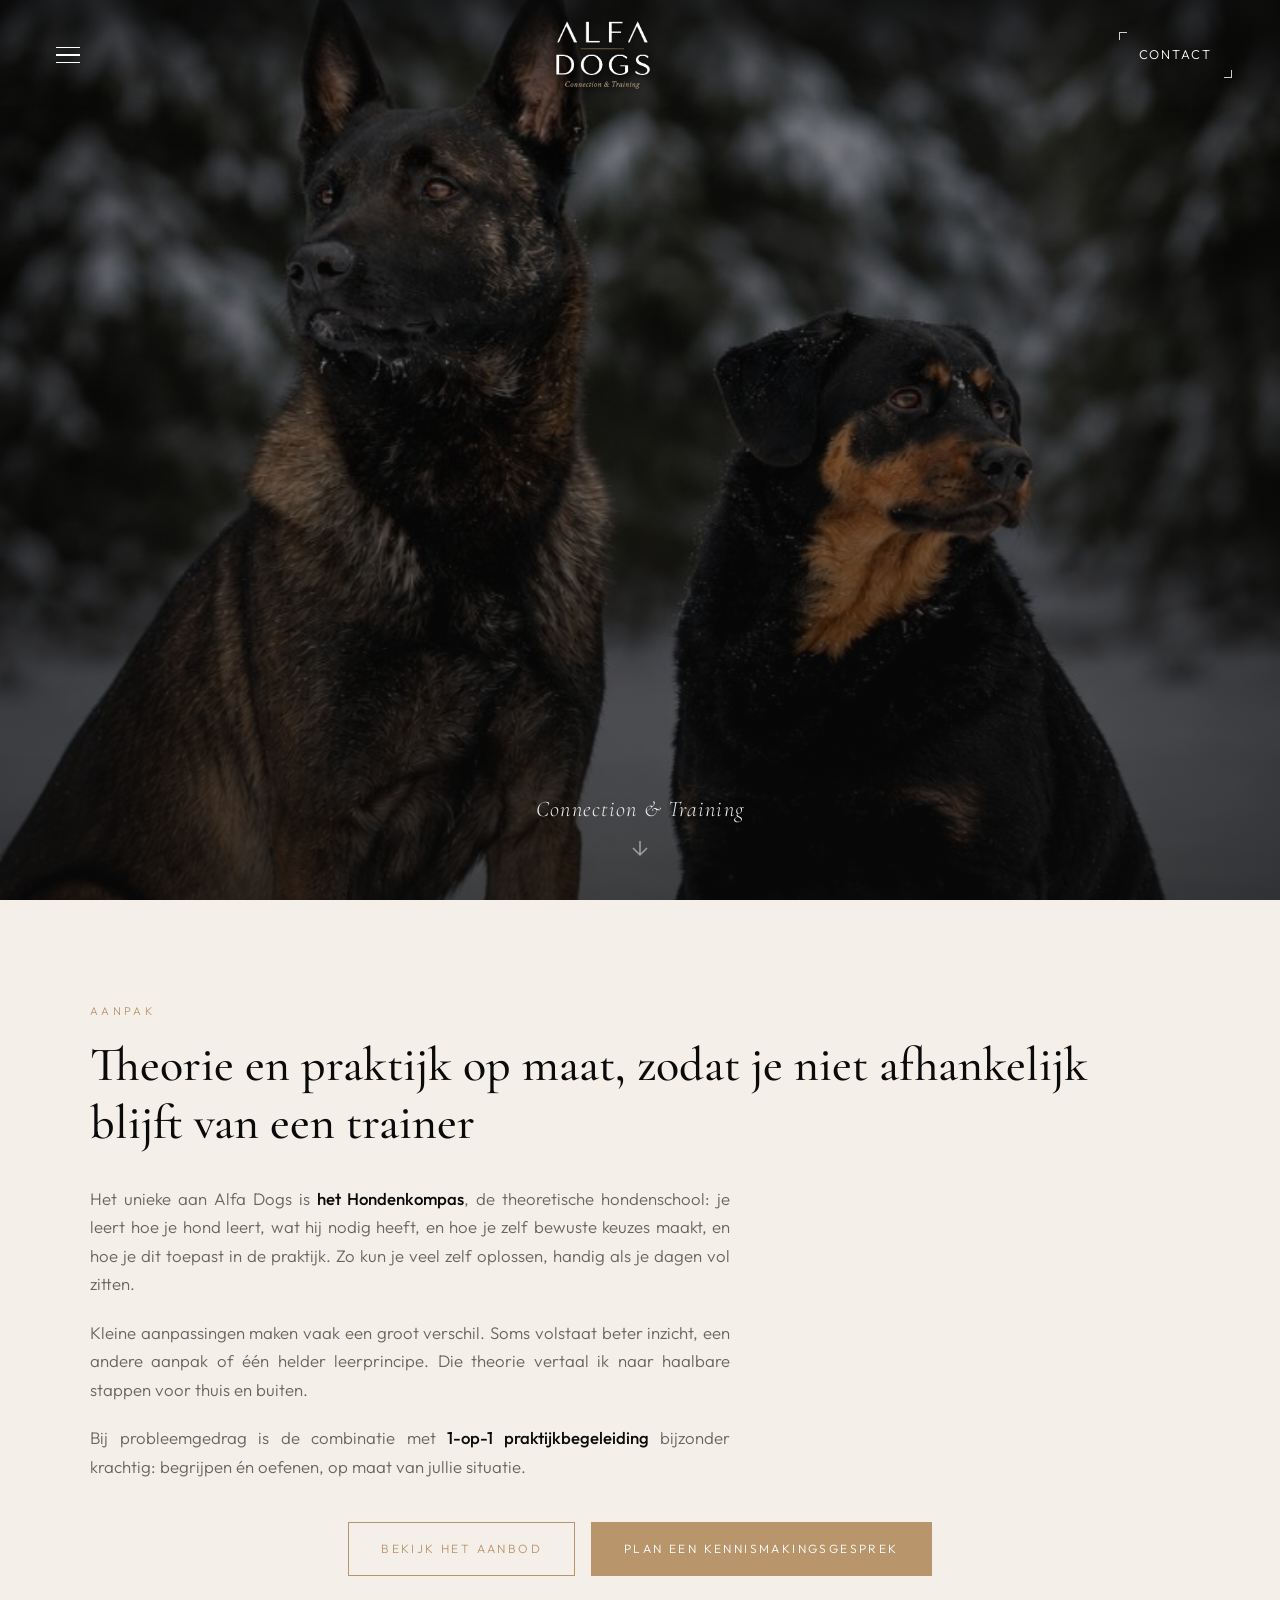
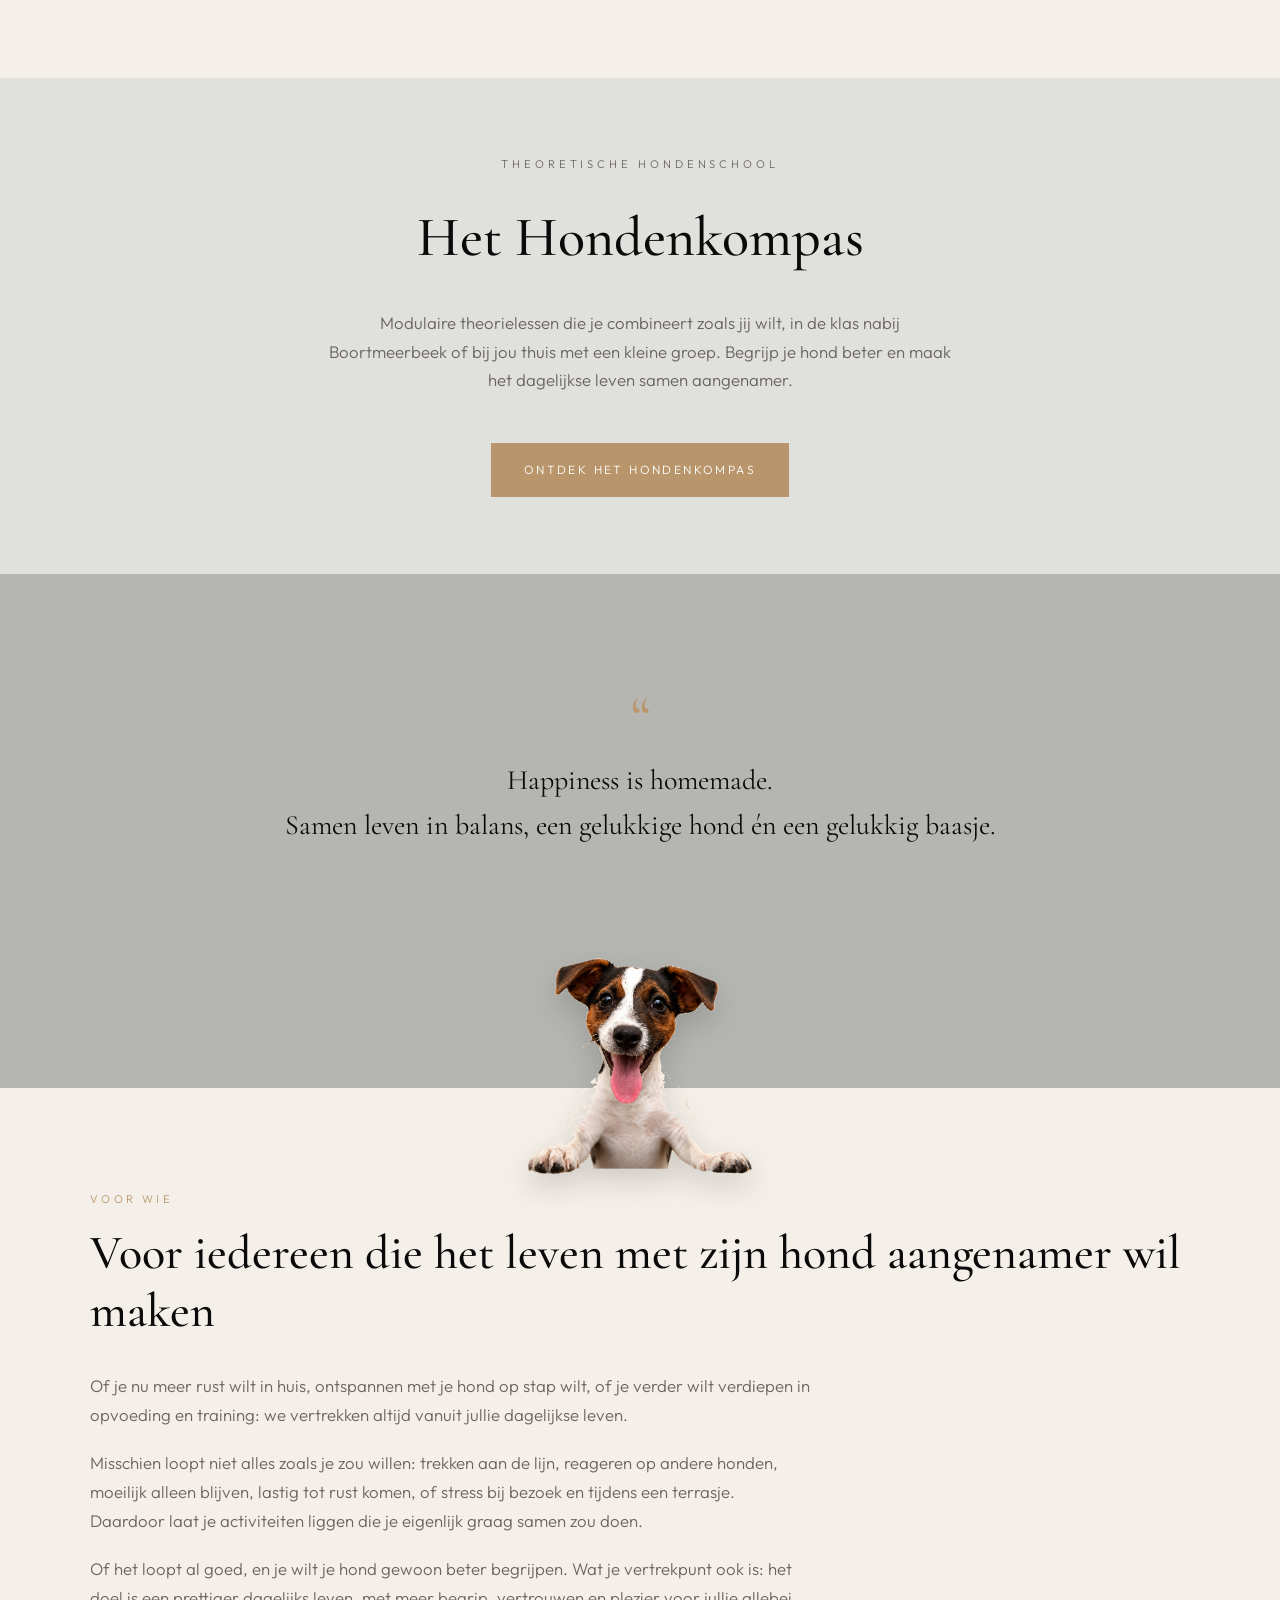
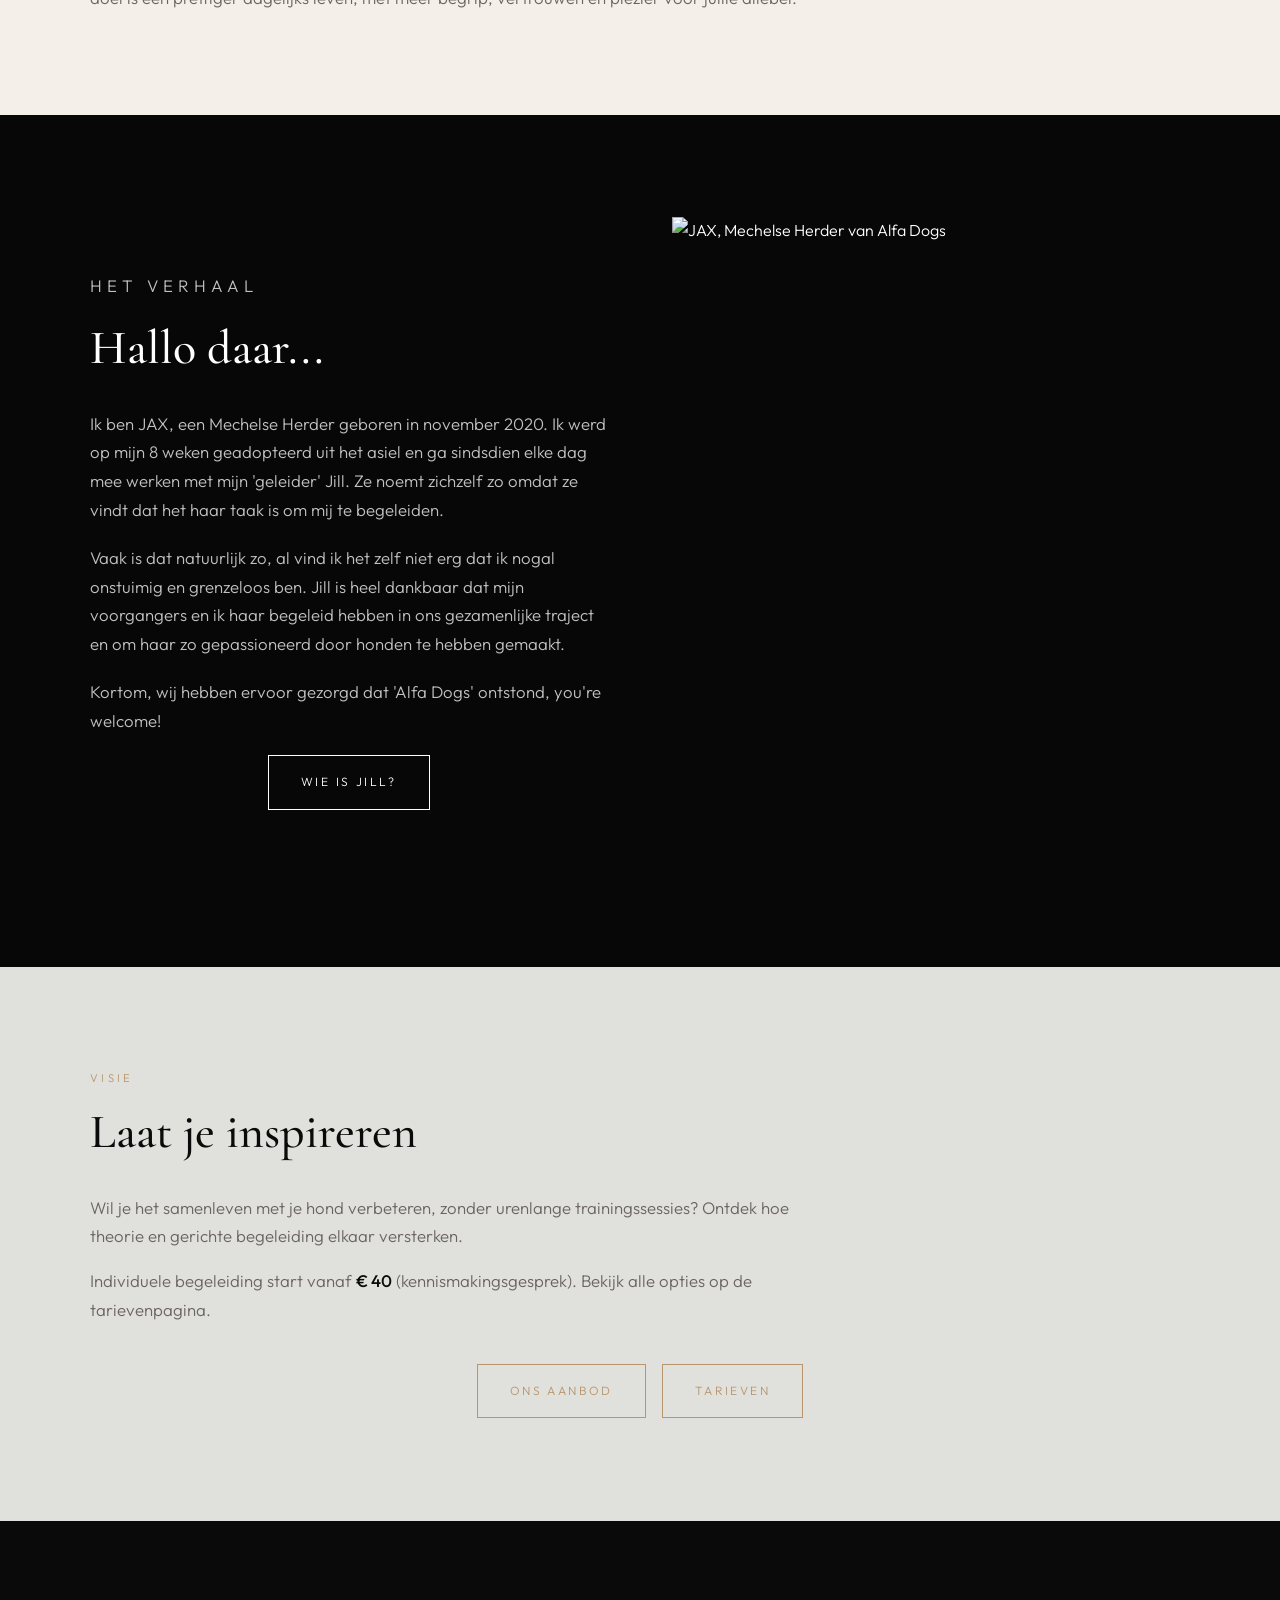
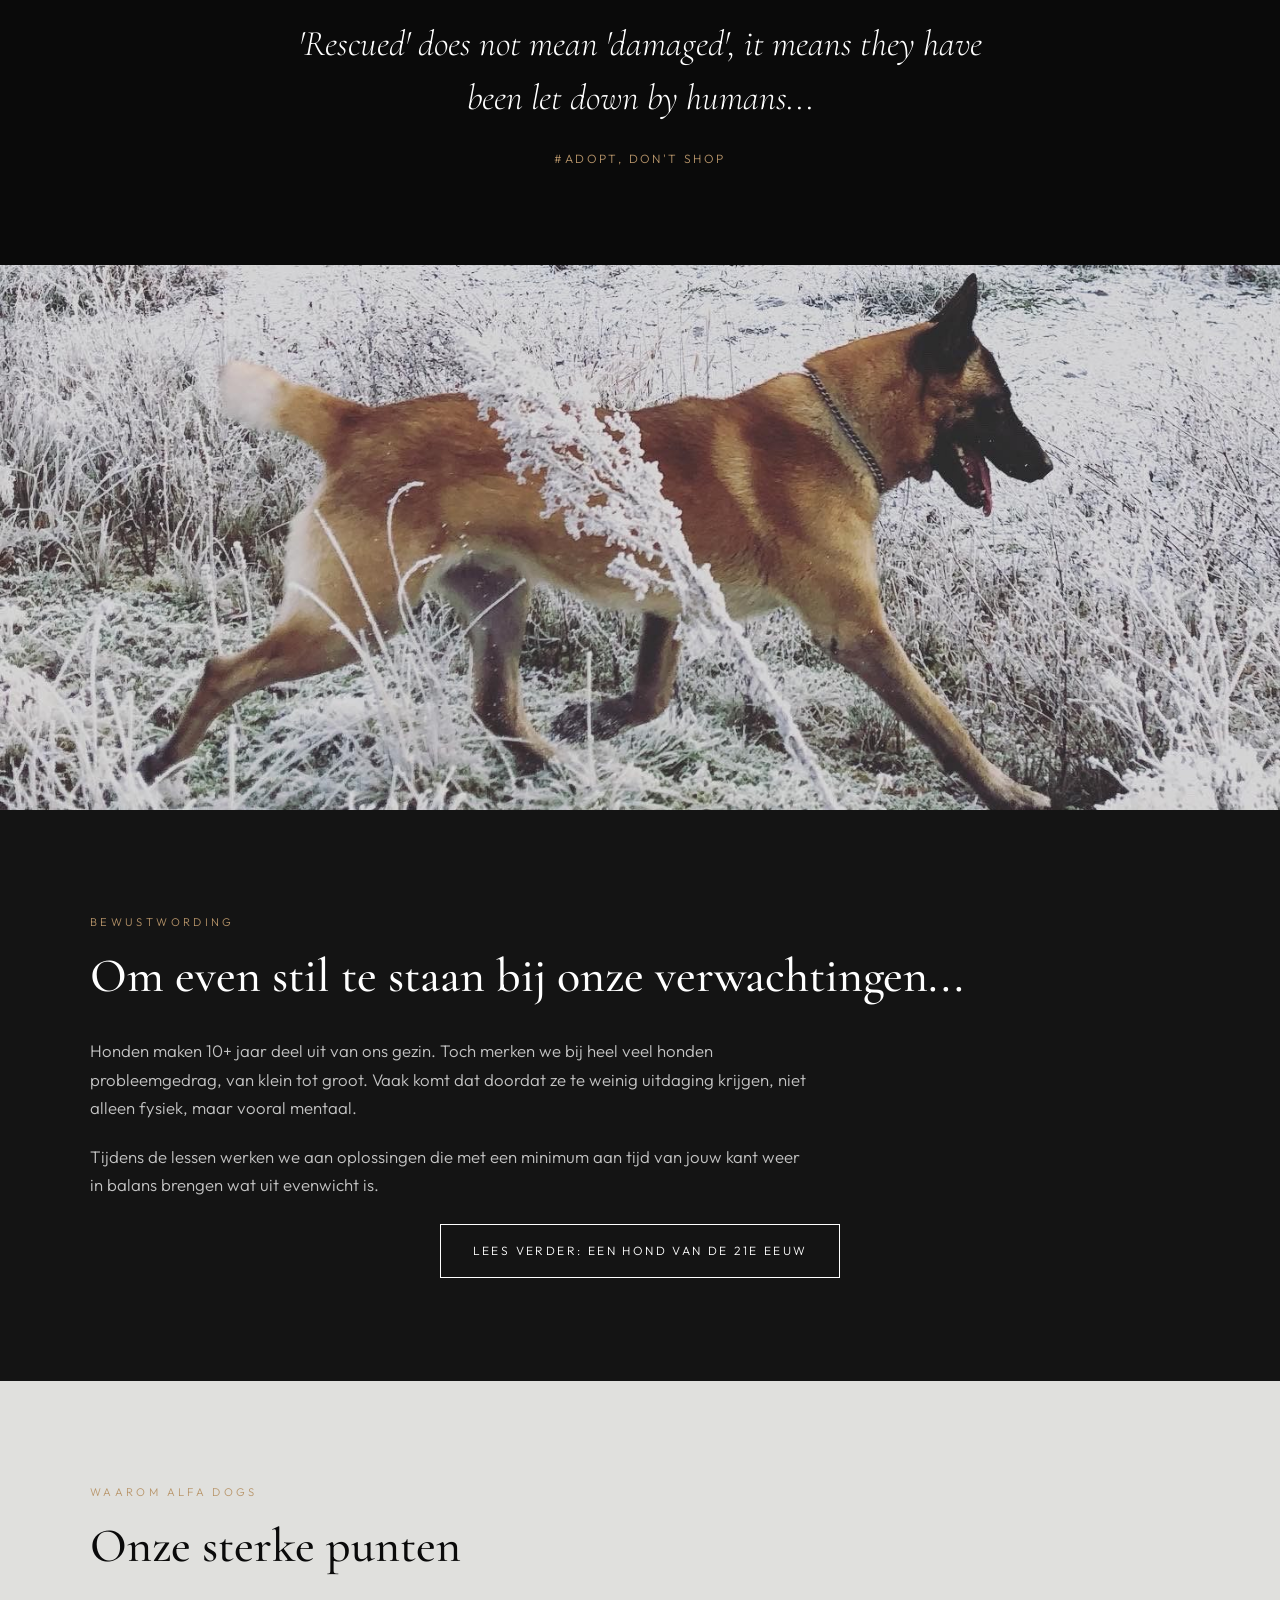
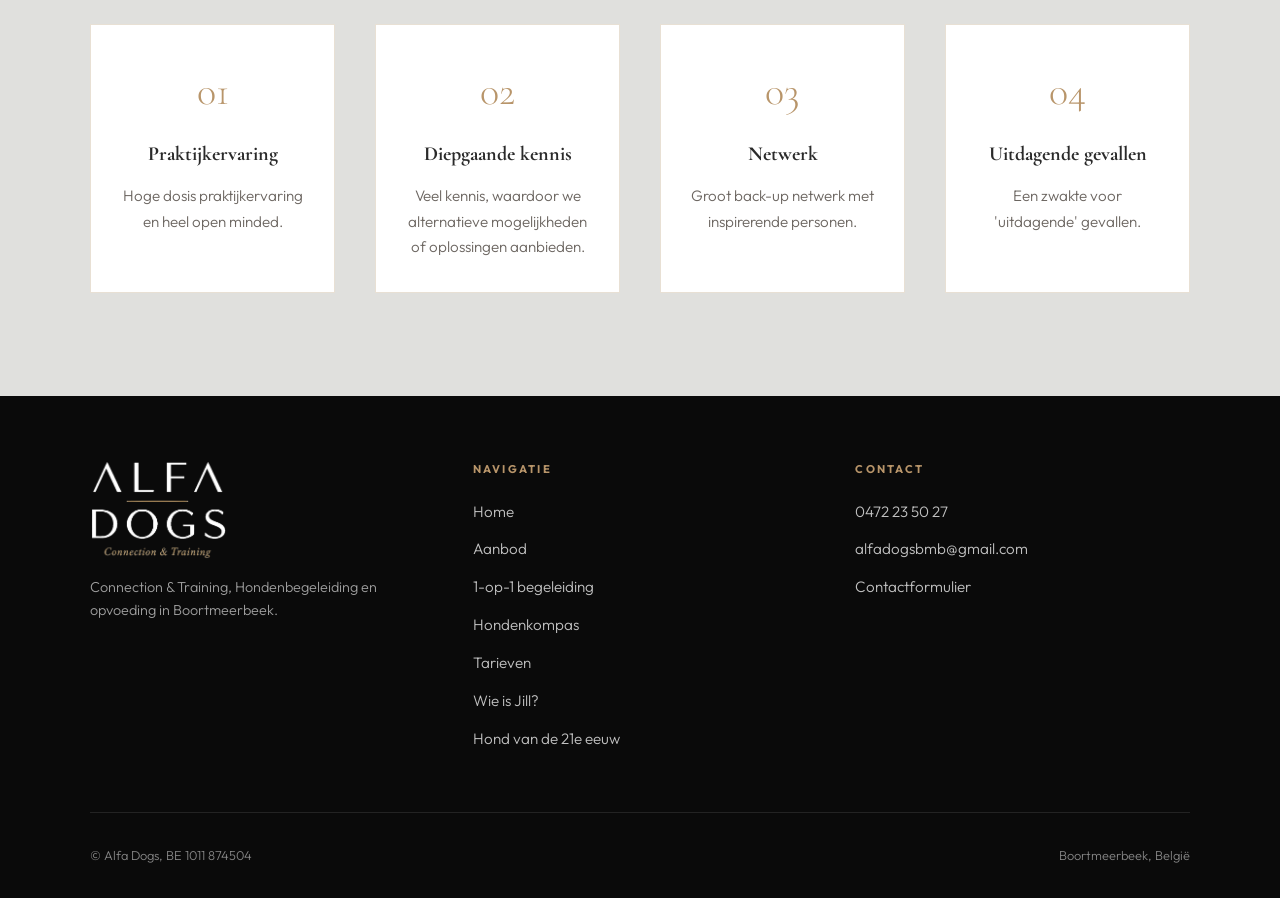
==== commit 9538dcbf: "Replace the Happiness quote puppy with the new Kiwi photo. Co-authored-by: Cursor <cursoragent@curso" ====
--- a/index.html
+++ b/index.html
@@ -97,7 +97,7 @@
         Happiness is homemade.<br>
         Samen leven in balans, een gelukkige hond én een gelukkig baasje.
       </p>
-      <img class="quote-puppy" src="images/quote-puppy.png" alt="Puppy met de tong uit" width="457" height="520">
+      <img class="quote-puppy" src="images/quote-puppy.png" alt="Blije hond met de tong uit" width="695" height="669">
     </section>
 
     <section class="section section-cream">
--- a/css/styles.css
+++ b/css/styles.css
@@ -773,7 +773,7 @@
 
 /* Quote block (rescued) */
 .statement-block {
-  background: var(--color-cream-dark);
+  background: var(--color-black);
   padding: clamp(4rem, 8vw, 6rem) 2rem;
   text-align: center;
 }
@@ -783,7 +783,7 @@
   font-size: clamp(1.5rem, 3.5vw, 2.25rem);
   font-style: italic;
   line-height: 1.5;
-  color: var(--color-black);
+  color: var(--color-white);
   max-width: 700px;
   margin: 0 auto;
 }
@@ -1353,14 +1353,14 @@
   flex-wrap: wrap;
   gap: 1rem;
   margin-top: 1.5rem;
-}
-
-.cta-row.is-centered,
-.section-inner > .cta-row {
   justify-content: center;
 }
 
-.section-inner > .btn {
+.split-content > .btn,
+.feature > .btn,
+.contact-form > .btn,
+.section-inner > .btn,
+.pricing-card > .btn {
   display: block;
   width: fit-content;
   margin-left: auto;
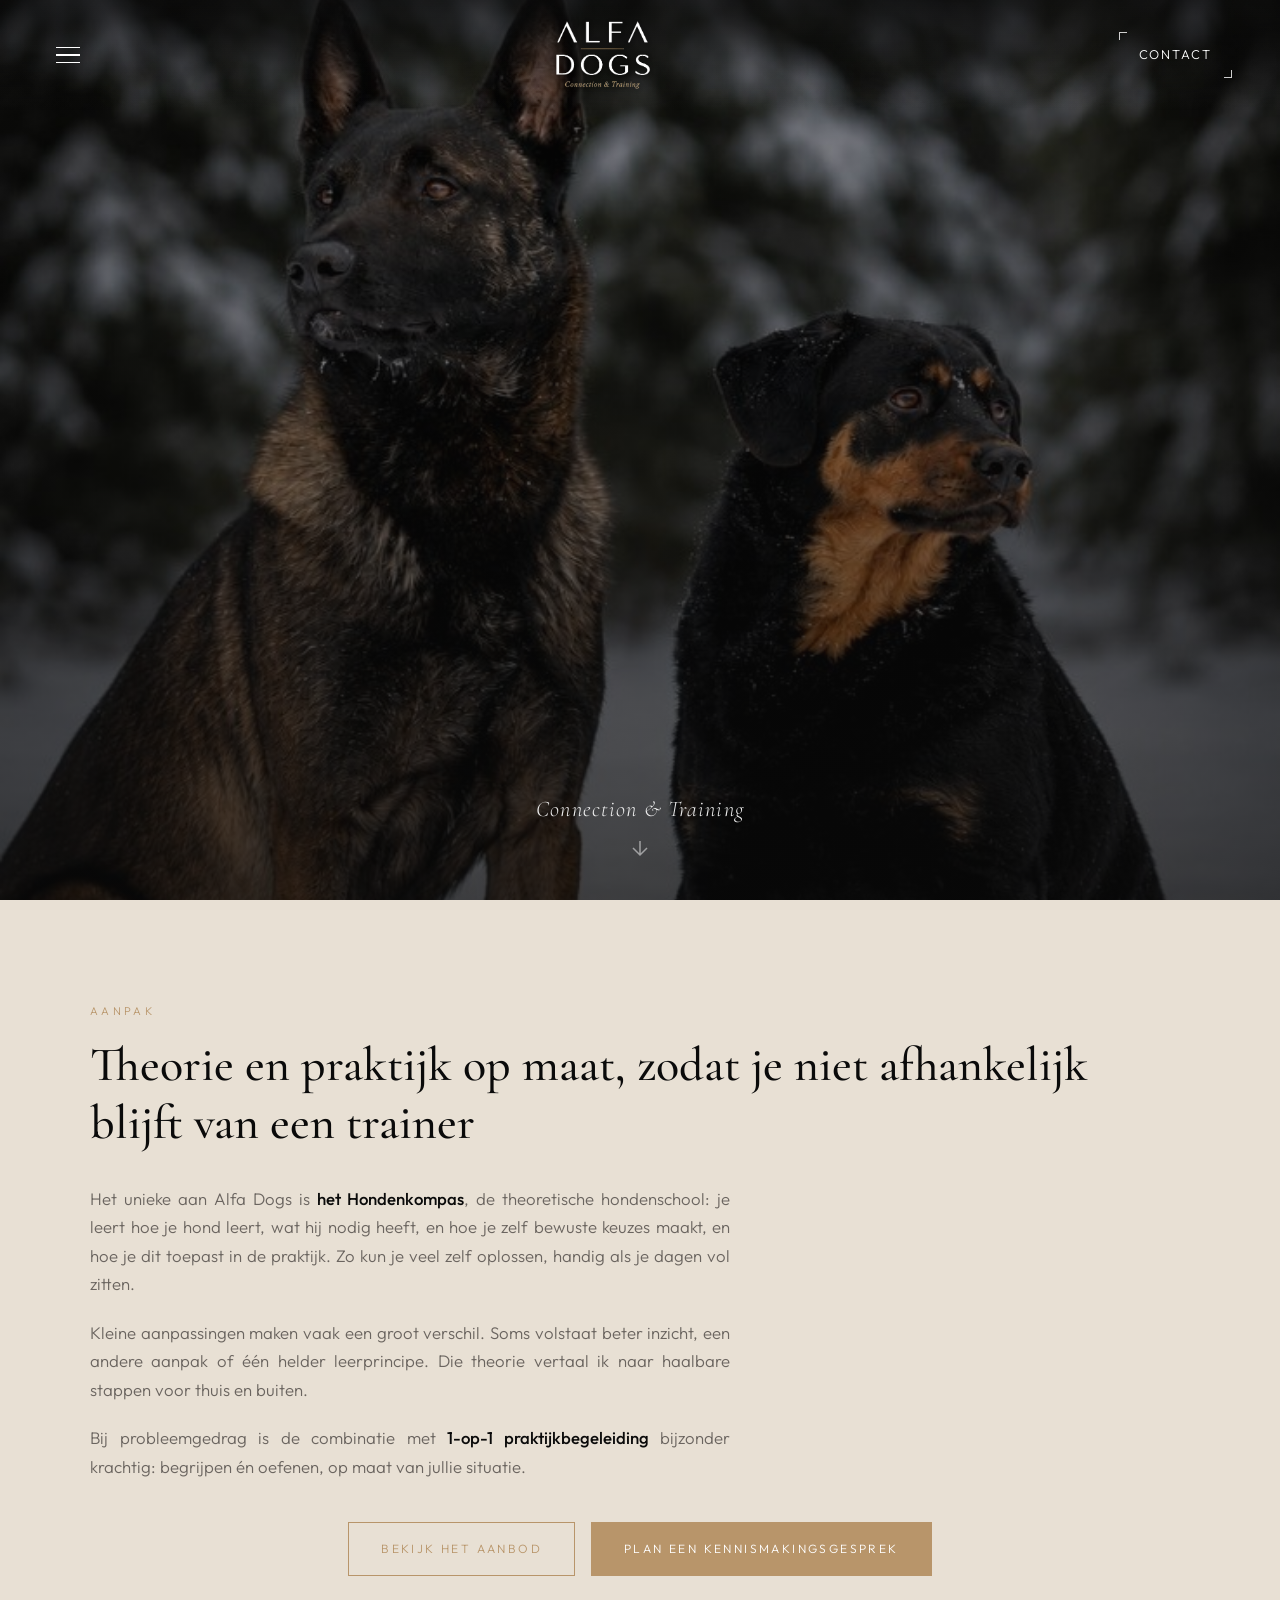
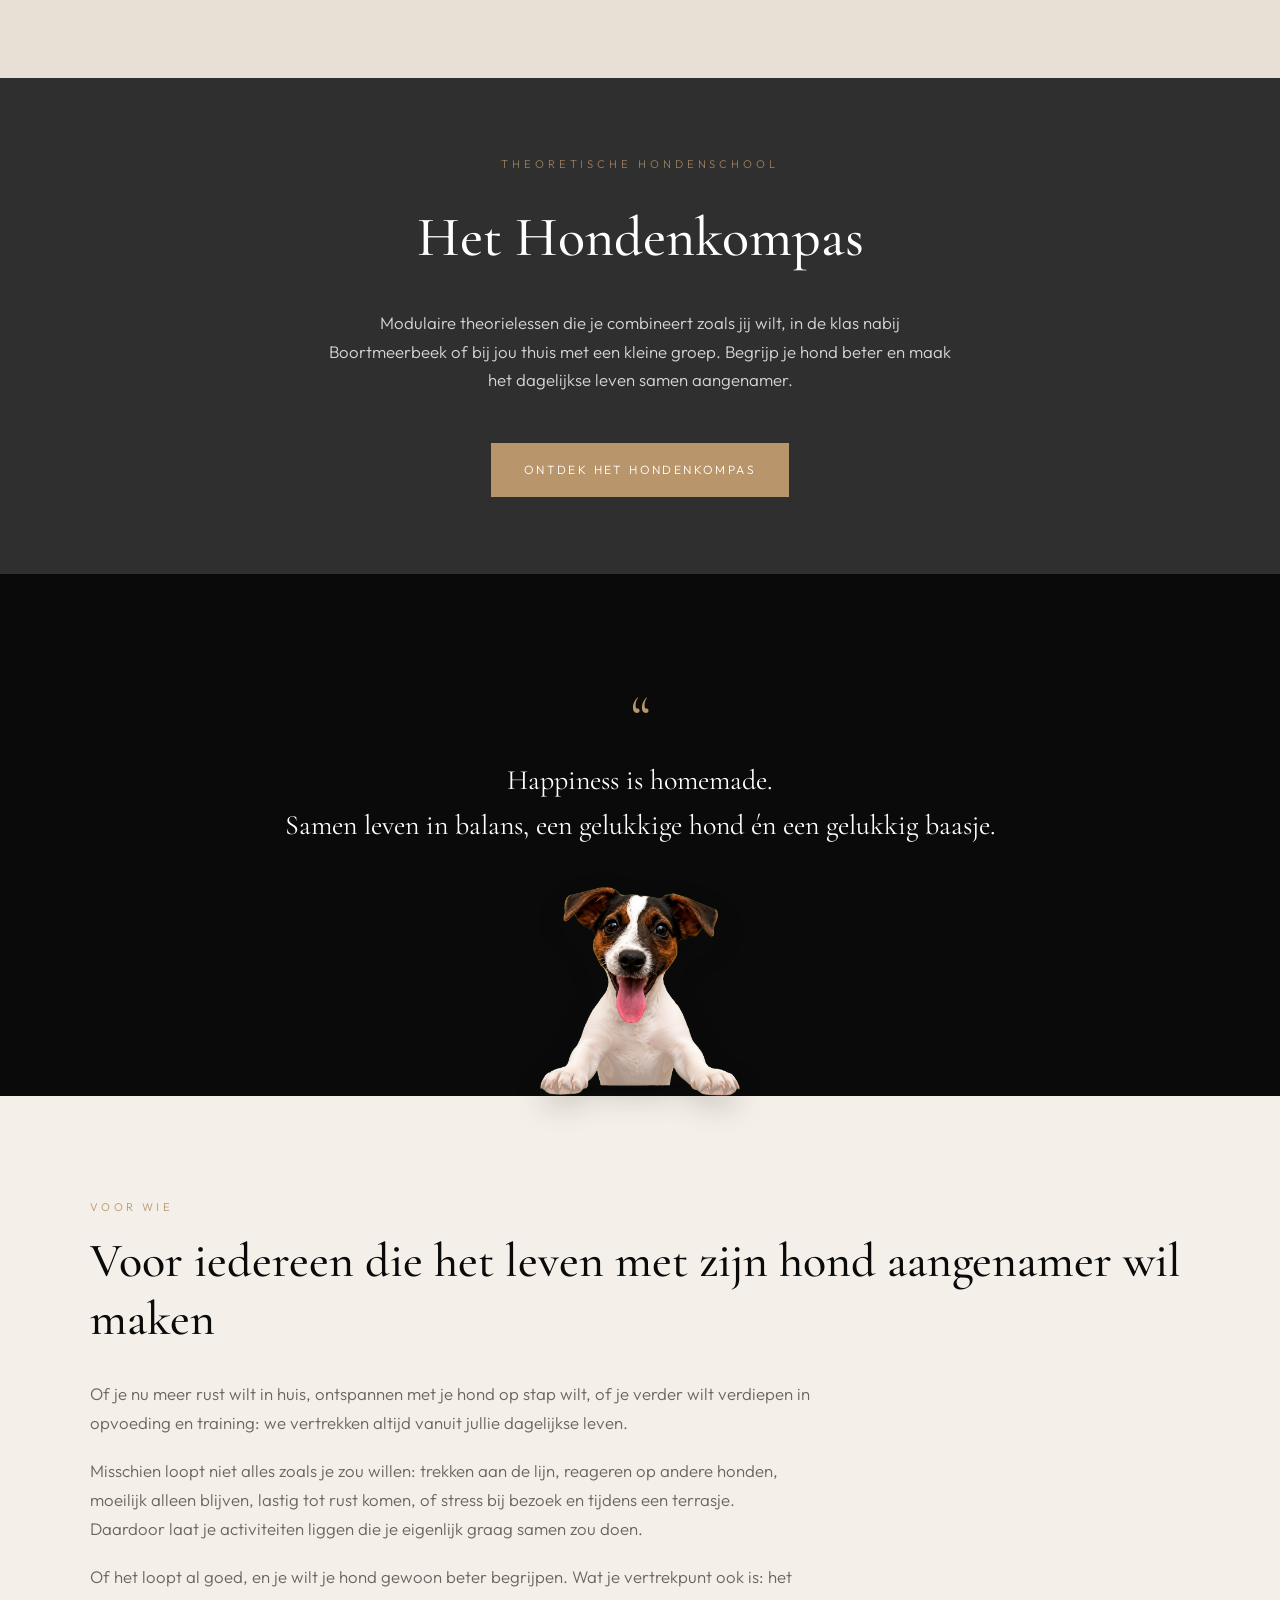
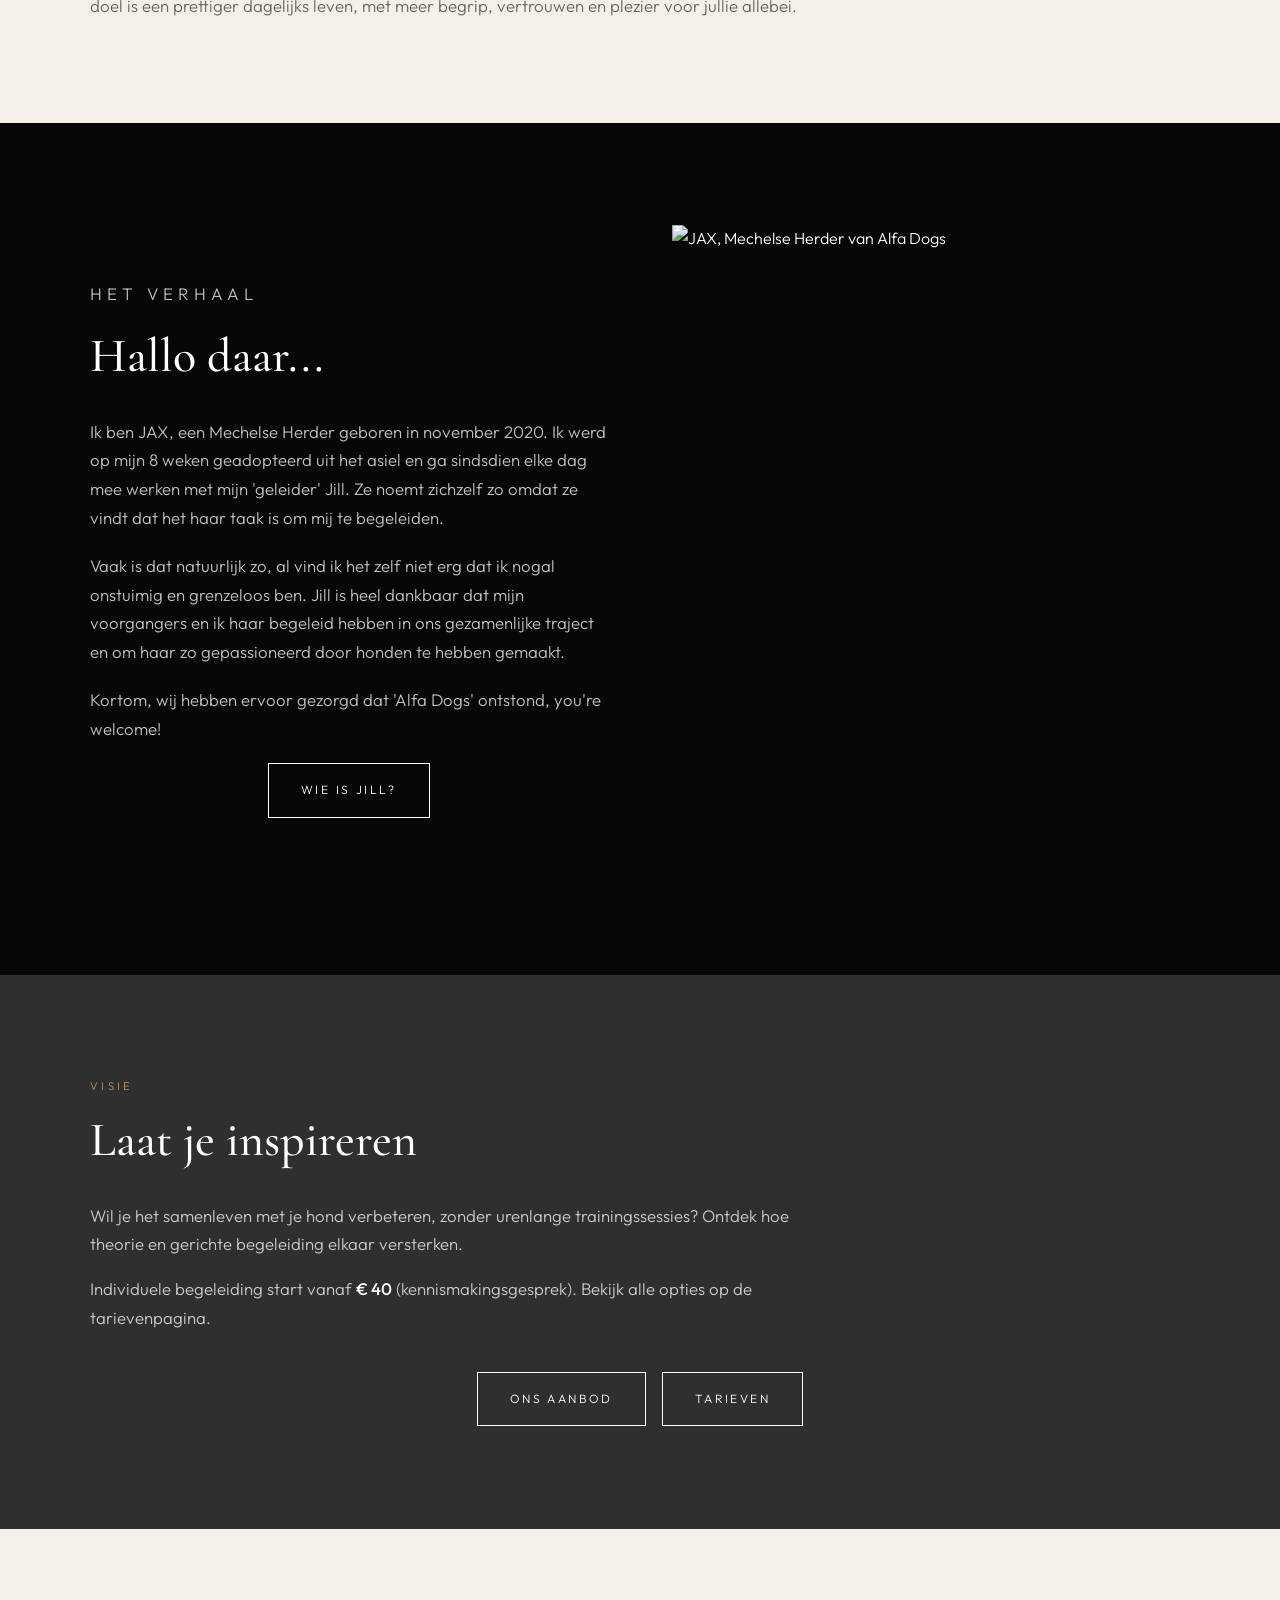
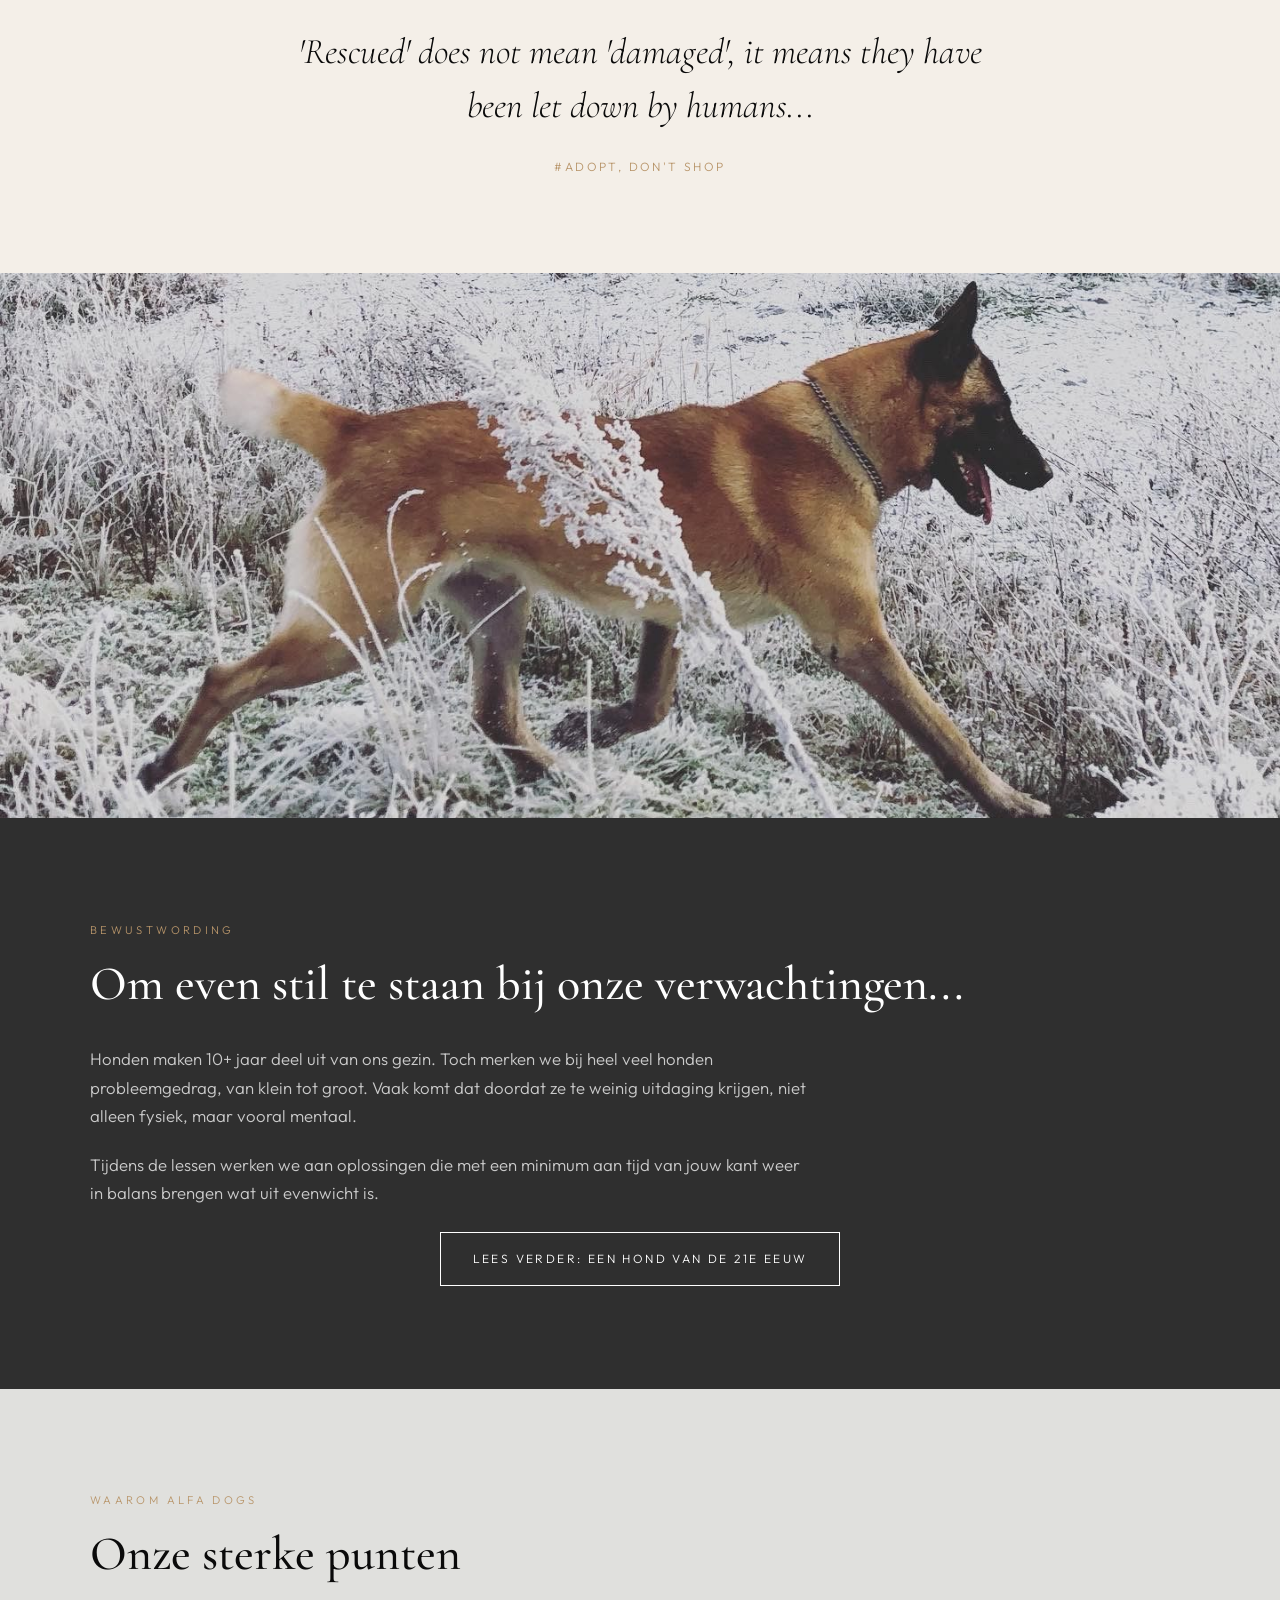
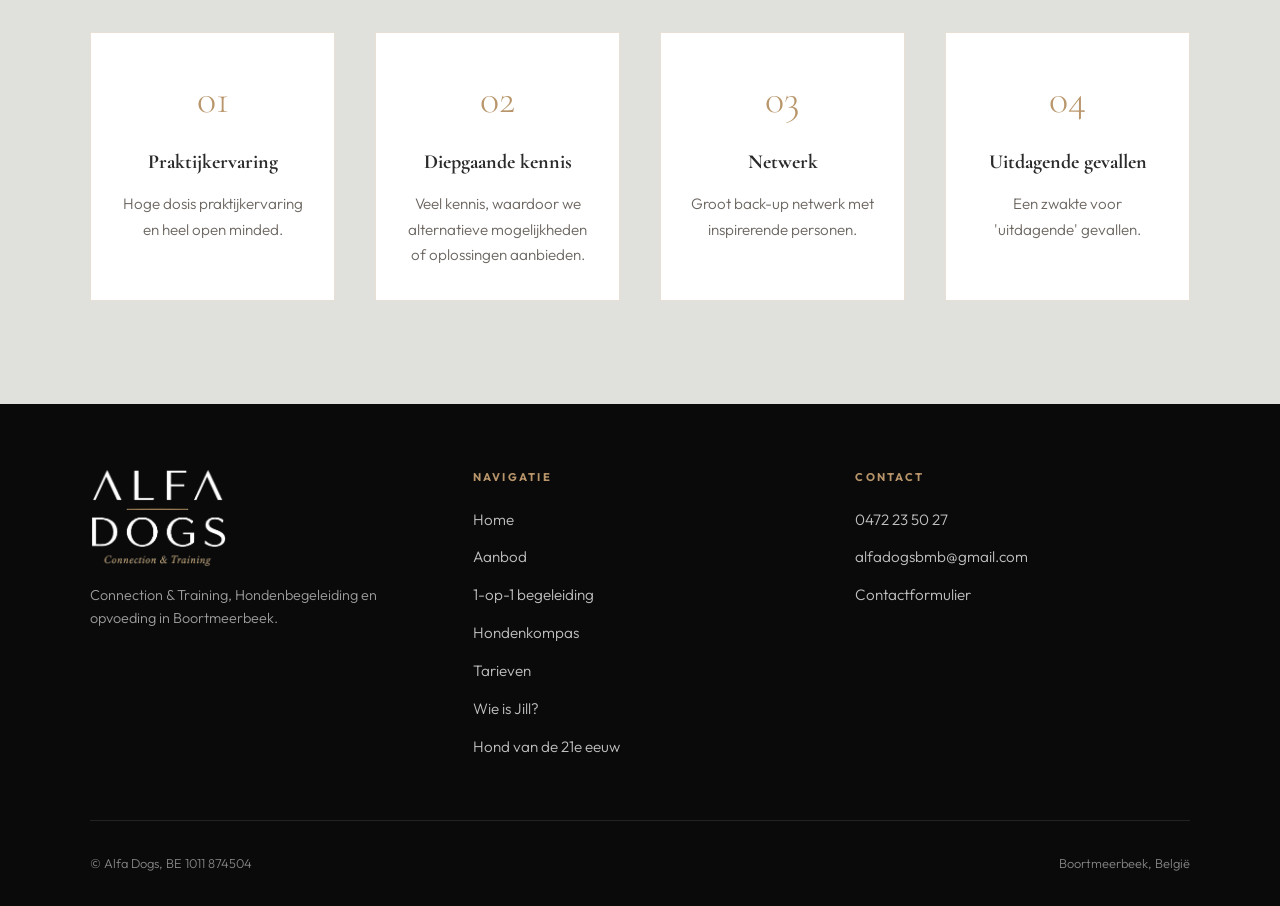
==== commit e6fb0c85: "Polish site photos, contact copy, and document logo exports. Refresh hero and cutout assets, restore" ====
--- a/index.html
+++ b/index.html
@@ -5,7 +5,7 @@
   <meta name="viewport" content="width=device-width, initial-scale=1.0">
   <meta name="description" content="Alfa Dogs Boortmeerbeek, theoretische hondenschool en 1-op-1 begeleiding. Begrijp je hond beter en maak samenleven aangenamer, ook met een drukke agenda.">
   <title>Alfa Dogs, Connection & Training</title>
-  <link rel="stylesheet" href="css/styles.css">
+  <link rel="stylesheet" href="css/styles.css?v=dark-gray">
   <link rel="icon" href="favicon.ico" sizes="any">
   <link rel="icon" href="favicon.svg" type="image/svg+xml">
   <link rel="apple-touch-icon" href="apple-touch-icon.png">
@@ -84,20 +84,20 @@
         </div>
       </div>
     </section>
-    <section class="highlight-banner banner-gray">
+    <section class="highlight-banner">
       <p class="eyebrow">Theoretische hondenschool</p>
       <h2>Het Hondenkompas</h2>
       <p>Modulaire theorielessen die je combineert zoals jij wilt, in de klas nabij Boortmeerbeek of bij jou thuis met een kleine groep. Begrijp je hond beter en maak het dagelijkse leven samen aangenamer.</p>
       <a href="hondenkompas.html" class="btn btn-filled" style="margin-top:2rem;">Ontdek Het Hondenkompas</a>
     </section>
 
-    <section class="quote-section quote-gray has-puppy">
+    <section class="quote-section has-puppy">
       <div class="quote-mark">“</div>
       <p class="quote-text">
         Happiness is homemade.<br>
         Samen leven in balans, een gelukkige hond én een gelukkig baasje.
       </p>
-      <img class="quote-puppy" src="images/quote-puppy.png" alt="Blije hond met de tong uit" width="695" height="669">
+      <img class="quote-puppy" src="images/quote-puppy.png?v=paws6" alt="Blije hond met de tong uit" width="695" height="726">
     </section>
 
     <section class="section section-cream">
@@ -134,19 +134,19 @@
       </div>
     </section>
 
-    <section class="section section-gray">
+    <section class="section section-dark">
       <div class="section-inner">
         <p class="section-label">Visie</p>
         <h2 class="section-title">Laat je inspireren</h2>
-        <p style="max-width:720px;color:var(--color-text-muted);font-size:1.05rem;margin-bottom:1rem;">
+        <p style="max-width:720px;color:rgba(255,255,255,0.75);font-size:1.05rem;margin-bottom:1rem;">
           Wil je het samenleven met je hond verbeteren, zonder urenlange trainingssessies? Ontdek hoe theorie en gerichte begeleiding elkaar versterken.
         </p>
-        <p style="max-width:720px;color:var(--color-text-muted);font-size:1.05rem;">
-          Individuele begeleiding start vanaf <strong style="color:var(--color-black);font-weight:500;">&euro;&nbsp;40</strong> (kennismakingsgesprek). Bekijk alle opties op de tarievenpagina.
+        <p style="max-width:720px;color:rgba(255,255,255,0.75);font-size:1.05rem;">
+          Individuele begeleiding start vanaf <strong style="color:#fff;font-weight:500;">&euro;&nbsp;40</strong> (kennismakingsgesprek). Bekijk alle opties op de tarievenpagina.
         </p>
         <div class="cta-row is-centered">
-          <a href="aanbod.html" class="btn">Ons aanbod</a>
-          <a href="tarieven.html" class="btn">Tarieven</a>
+          <a href="aanbod.html" class="btn btn-light">Ons aanbod</a>
+          <a href="tarieven.html" class="btn btn-light">Tarieven</a>
         </div>
       </div>
     </section>
--- a/css/styles.css
+++ b/css/styles.css
@@ -4,7 +4,7 @@
 
 :root {
   --color-black: #0a0a0a;
-  --color-dark: #141414;
+  --color-dark: #2f2f2f;
   --color-cream: #f4efe8;
   --color-cream-dark: #e8e0d4;
   --color-white: #ffffff;
@@ -50,7 +50,7 @@
   display: flex;
   align-items: center;
   justify-content: center;
-  background: #141414;
+  background: var(--color-dark);
   transition: opacity 1s ease, transform 1s ease, visibility 0s linear 1s;
 }
 
@@ -356,7 +356,7 @@
 .hero-bg {
   position: absolute;
   inset: 0;
-  background-color: #141414;
+  background-color: var(--color-dark);
   background-repeat: no-repeat;
   background-size: cover;
   background-position: center center;
@@ -443,20 +443,32 @@
   color: var(--color-black);
 }
 
+.quote-section.quote-cream {
+  background: var(--color-cream);
+  color: var(--color-black);
+}
+
 .quote-section.has-puppy {
   position: relative;
   z-index: 2;
   overflow: visible;
-  padding-bottom: clamp(11rem, 22vw, 15rem);
+  padding-bottom: calc(min(48vw, 12.5rem) + 3rem);
+}
+
+.quote-section.has-puppy .quote-mark,
+.quote-section.has-puppy .quote-text {
+  position: relative;
+  z-index: 2;
 }
 
 .quote-puppy {
   position: absolute;
   left: 50%;
   bottom: 0;
-  width: min(52vw, 14rem);
+  z-index: 1;
+  width: min(48vw, 12.5rem);
   height: auto;
-  transform: translate(-50%, 40%);
+  transform: translateX(-50%);
   pointer-events: none;
   user-select: none;
   filter: drop-shadow(0 12px 14px rgba(10, 10, 10, 0.16));
@@ -465,6 +477,7 @@
 .quote-section.has-puppy + .section {
   position: relative;
   z-index: 1;
+  padding-top: clamp(4rem, 8vw, 7rem);
 }
 
 /* Sections */
@@ -531,6 +544,11 @@
   background: var(--color-cream);
 }
 
+#intro {
+  background: var(--color-cream-dark);
+}
+
+
 .section-gray {
   background: #e0e0dd;
 }
@@ -562,7 +580,7 @@
 }
 
 .section-dark .split-image {
-  background: #141414;
+  background: var(--color-dark);
 }
 
 #verhaal,
@@ -586,6 +604,19 @@
   width: 100%;
   height: auto;
   object-fit: contain;
+}
+
+.split-image.is-fade-top {
+  aspect-ratio: 1 / 1;
+  background: transparent;
+  overflow: hidden;
+  -webkit-mask-image: linear-gradient(to bottom, transparent 0%, #000 28%, #000 100%);
+  mask-image: linear-gradient(to bottom, transparent 0%, #000 28%, #000 100%);
+}
+
+.split-image.is-fade-top img {
+  object-fit: cover;
+  object-position: center bottom;
 }
 
 .split.is-tall {
@@ -729,7 +760,7 @@
 
 /* Highlight banner */
 .highlight-banner {
-  background: var(--color-black);
+  background: var(--color-dark);
   color: var(--color-white);
   padding: clamp(3rem, 6vw, 5rem) 2rem;
   text-align: center;
@@ -773,7 +804,7 @@
 
 /* Quote block (rescued) */
 .statement-block {
-  background: var(--color-black);
+  background: var(--color-cream);
   padding: clamp(4rem, 8vw, 6rem) 2rem;
   text-align: center;
 }
@@ -783,7 +814,7 @@
   font-size: clamp(1.5rem, 3.5vw, 2.25rem);
   font-style: italic;
   line-height: 1.5;
-  color: var(--color-white);
+  color: var(--color-black);
   max-width: 700px;
   margin: 0 auto;
 }
@@ -854,6 +885,28 @@
 .page-hero-clear .page-hero-bg {
   opacity: 1;
   background-position: center 62%;
+}
+
+.page-hero-contact .page-hero-bg {
+  background-size: 145%;
+  background-position: 42% 48%;
+}
+
+.page-hero-jill {
+  min-height: 70vh;
+}
+
+.page-hero-jill .page-hero-bg {
+  background-size: cover;
+  /* Full original landscape: subjects sit lower center-right */
+  background-position: 58% 72%;
+}
+
+.page-hero-jill .page-hero-content {
+  max-width: 28rem;
+  margin-left: 0;
+  margin-right: auto;
+  text-shadow: 0 1px 12px rgba(0, 0, 0, 0.55);
 }
 
 .page-hero-clear::after {
@@ -872,21 +925,31 @@
   );
 }
 
+/* After .page-hero-clear::after so Jill overlay wins */
+.page-hero-clear.page-hero-jill::after {
+  background: linear-gradient(
+    to bottom,
+    rgba(10, 10, 10, 0.45) 0%,
+    rgba(10, 10, 10, 0.12) 18%,
+    rgba(10, 10, 10, 0.04) 42%,
+    rgba(10, 10, 10, 0.4) 78%,
+    rgba(10, 10, 10, 0.58) 100%
+  );
+}
+
 .page-hero-kompas {
-  display: grid;
-  grid-template-columns: minmax(0, 1.15fr) minmax(16rem, 0.85fr);
-  align-items: end;
+  display: block;
   background: #f9f9f9;
-  min-height: 68vh;
-  padding: 7.5rem 0 0;
+  min-height: 0;
+  padding: 7.5rem 2.5rem 2.75rem 3rem;
 }
 
 .page-hero-kompas .page-hero-content {
   color: var(--color-black);
   width: auto;
-  max-width: 40rem;
+  max-width: 58rem;
   margin: 0;
-  padding: 1.5rem 2.5rem 3.5rem 3rem;
+  padding: 0;
 }
 
 .page-hero-kompas .eyebrow {
@@ -897,23 +960,35 @@
   margin-bottom: 0.75rem;
 }
 
-.page-hero-kompas .page-hero-content p:last-child {
+.page-hero-kompas .page-hero-heading {
+  display: flex;
+  align-items: center;
+  gap: 1.75rem;
+}
+
+.page-hero-kompas .page-hero-copy {
+  flex: 1 1 auto;
+  min-width: 0;
+}
+
+.page-hero-kompas h1 {
+  margin: 0;
+}
+
+.page-hero-kompas .page-hero-copy p {
   color: var(--color-text-muted);
   max-width: 26rem;
   margin-top: 0.85rem;
 }
 
 .page-hero-kompas .page-hero-photo {
-  justify-self: end;
-  align-self: end;
-  width: auto;
-  height: min(68vh, 640px);
+  flex: 0 0 auto;
+  width: min(16.5rem, 32vw);
+  height: auto;
   max-width: 100%;
   object-fit: contain;
-  object-position: right bottom;
+  object-position: center;
   display: block;
-  -webkit-mask-image: linear-gradient(to right, transparent, #000 8%);
-  mask-image: linear-gradient(to right, transparent, #000 8%);
 }
 
 /* Pricing */
@@ -1038,9 +1113,10 @@
 
 .contact-dog {
   display: block;
-  width: min(100%, 16rem);
+  width: min(100%, 15rem);
   height: auto;
   margin-inline: auto;
+  object-fit: contain;
 }
 
 .contact-grid {
@@ -1482,8 +1558,7 @@
   .split,
   .contact-grid,
   .contact-welcome,
-  .footer-inner,
-  .page-hero-kompas {
+  .footer-inner {
     grid-template-columns: 1fr;
     gap: 2rem;
   }
@@ -1501,26 +1576,45 @@
     width: min(68%, 14rem);
   }
 
+  .page-hero-jill {
+    min-height: 65vh;
+  }
+
+  .page-hero-jill .page-hero-bg {
+    background-position: 55% 70%;
+  }
+
+  .page-hero-jill .page-hero-content {
+    max-width: 16rem;
+  }
+
   .page-hero-kompas {
-    padding-top: 6.5rem;
+    padding: 6.5rem 1.25rem 2rem;
   }
 
   .page-hero-kompas .page-hero-content {
-    padding: 0.5rem 1.25rem 0;
+    padding: 0;
+    max-width: none;
+  }
+
+  .page-hero-kompas .page-hero-heading {
+    gap: 1rem;
   }
 
   .page-hero-kompas .page-hero-photo {
-    height: auto;
-    width: min(100%, 420px);
-    margin-left: auto;
+    width: min(11.5rem, 38vw);
   }
 
   .quote-puppy {
-    width: min(58vw, 12rem);
+    width: min(52vw, 11rem);
+  }
+
+  .quote-section.has-puppy {
+    padding-bottom: calc(min(52vw, 11rem) + 2.5rem);
   }
 
   .quote-section.has-puppy + .section {
-    padding-top: 7.5rem;
+    padding-top: clamp(4rem, 8vw, 7rem);
   }
 
   .footer-bottom {
